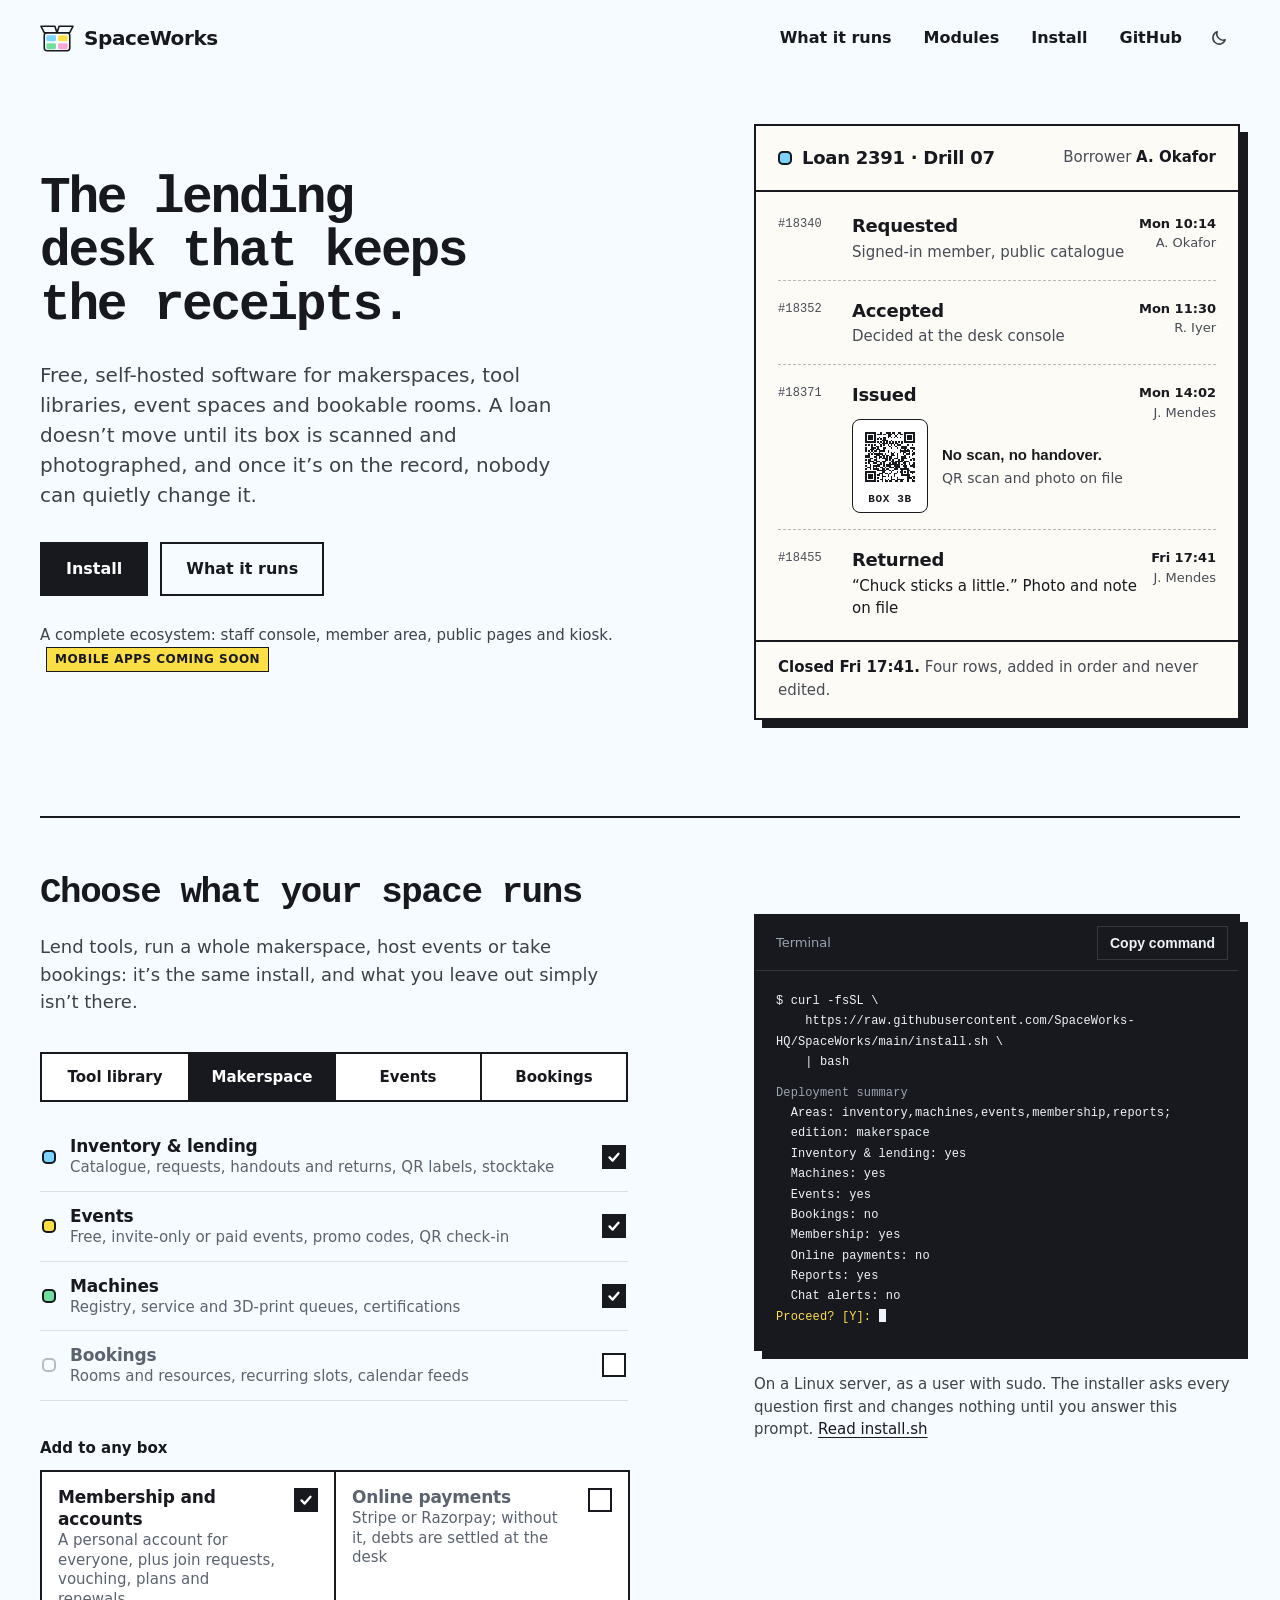
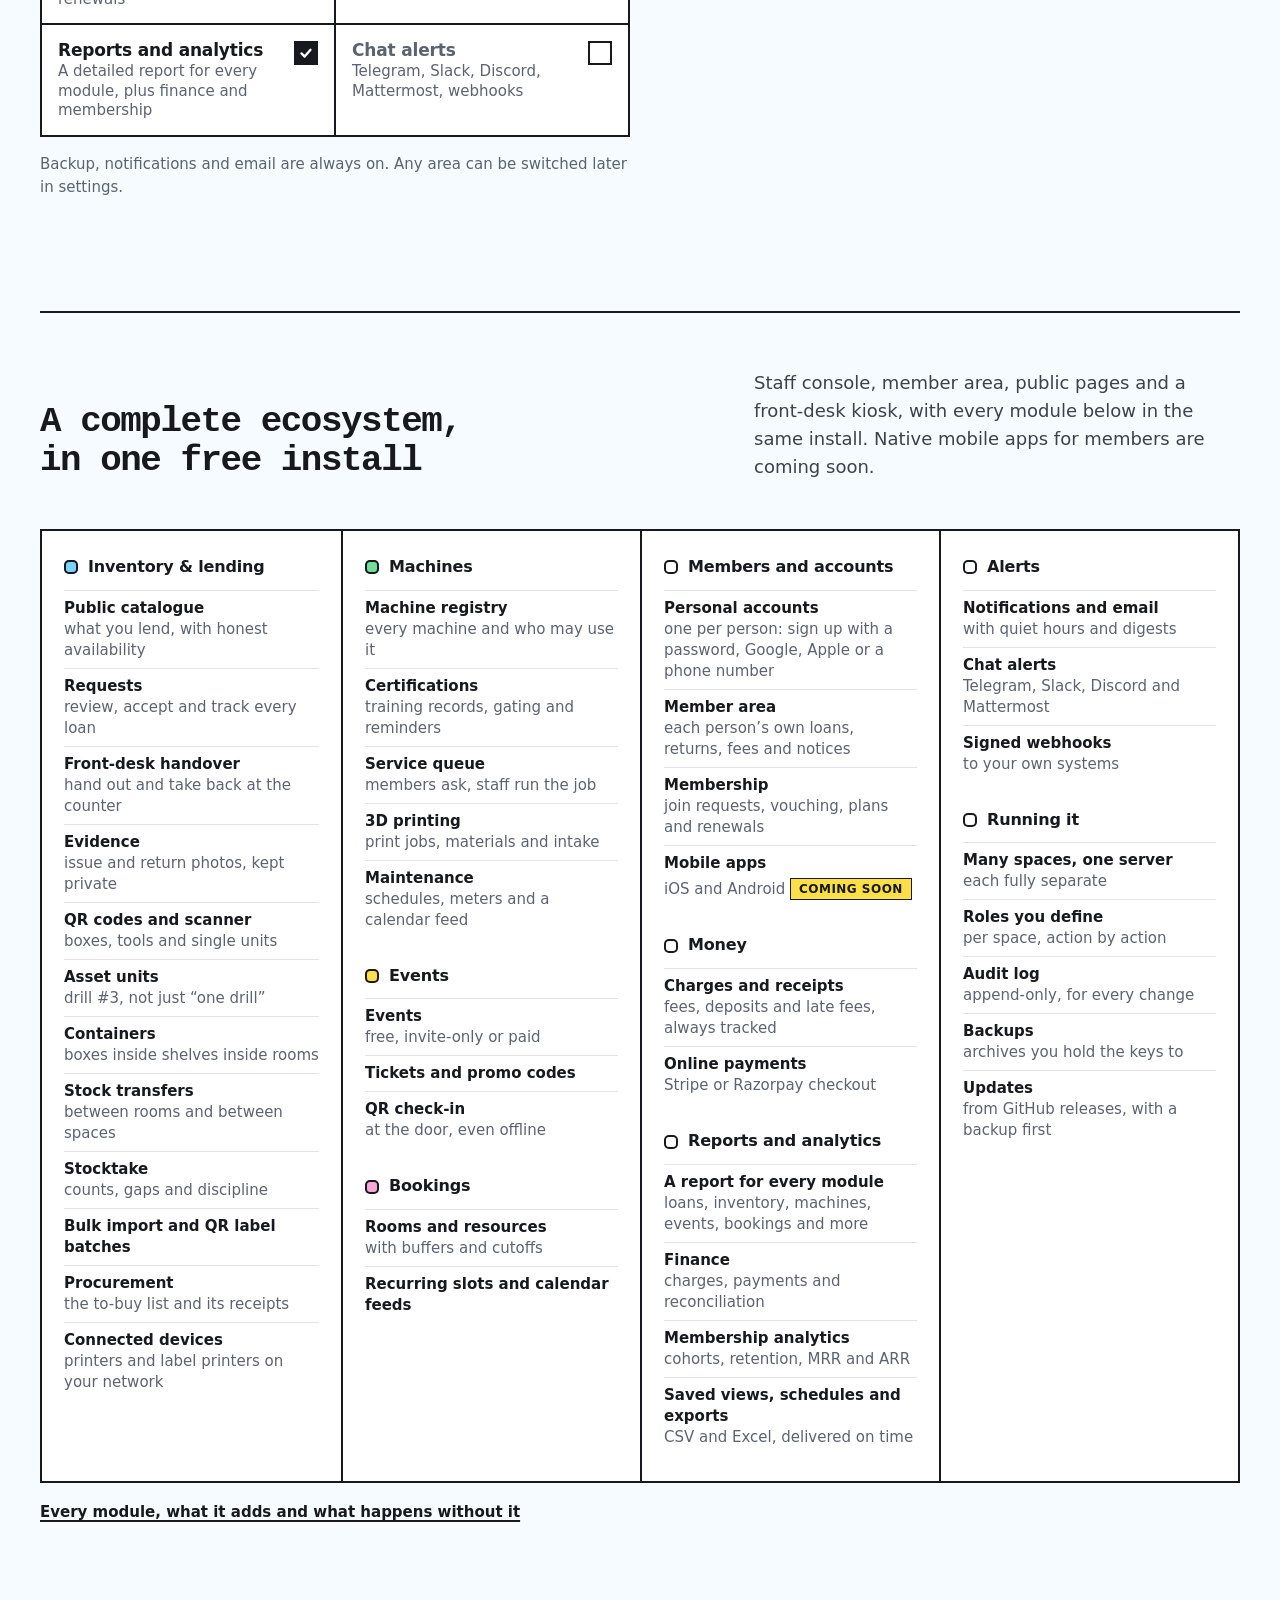
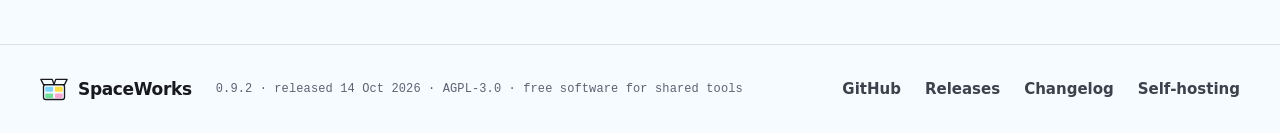
==== index.html @ 40a0dea6 "Landing page: member area copy matches what it shows Co-Authored-By: Shaan-Shoukath <shaanshoukath45" ====
<!doctype html>
<html lang="en">
<head>
  <meta charset="utf-8">
  <meta name="viewport" content="width=device-width, initial-scale=1">
  <title>SpaceWorks</title>
  <meta name="description" content="Free, self-hosted software for makerspaces and tool libraries. Every handover is scanned, photographed and kept on a record nobody can quietly edit.">
  <meta name="theme-color" content="#f6fbff" media="(prefers-color-scheme: light)">
  <meta name="theme-color" content="#111317" media="(prefers-color-scheme: dark)">
  <link rel="icon" href="assets/mark.svg" type="image/svg+xml">
  <link rel="preload" href="fonts/Archivo-Variable.woff2" as="font" type="font/woff2" crossorigin>
  <meta name="color-scheme" content="light dark">
  <script>
    (function () {
      var saved = null;
      try { saved = localStorage.getItem("sw-theme"); } catch (e) {}
      var dark = saved ? saved === "dark" : window.matchMedia("(prefers-color-scheme: dark)").matches;
      document.documentElement.dataset.theme = dark ? "dark" : "light";
    })();
  </script>
  <link rel="stylesheet" href="styles.css">
</head>
<body>
  <a class="sr-only" href="#main">Skip to content</a>

  <header class="top">
    <div class="wrap bar">
      <a class="brand" href="#main" aria-label="SpaceWorks home"><svg viewBox="0 0 64 64" aria-hidden="true" focusable="false"><g fill="none" stroke="currentColor" stroke-width="3" stroke-linecap="round" stroke-linejoin="round"><polygon points="8,22 2,10 28,10 32,22"/><polygon points="32,22 36,10 62,10 56,22"/><rect x="8" y="22" width="48" height="34" rx="5"/></g><rect fill="#7dd3fc" x="12" y="27" width="18" height="11" rx="2.5"/><rect fill="#fcdf46" x="34" y="27" width="18" height="11" rx="2.5"/><rect fill="#74dd9c" x="12" y="42" width="18" height="11" rx="2.5"/><rect fill="#f9a8d4" x="34" y="42" width="18" height="11" rx="2.5"/></svg><span>SpaceWorks</span></a>
      <nav class="nav" aria-label="Main">
        <div class="nav-links">
          <a href="#box">What it runs</a>
          <a href="#modules">Modules</a>
          <a href="#install">Install</a>
          <a href="https://github.com/SpaceWorks-HQ/SpaceWorks">GitHub</a>
        </div>
        <button class="icon-only" type="button" data-theme-toggle aria-label="Switch to dark theme">
          <svg viewBox="0 0 16 16" aria-hidden="true"><path d="M13.5 9.6A5.6 5.6 0 0 1 6.4 2.5a5.6 5.6 0 1 0 7.1 7.1Z" fill="none" stroke="currentColor" stroke-width="1.4" stroke-linejoin="round"/></svg>
        </button>
      </nav>
    </div>
  </header>

  <main id="main">
    <section class="hero" aria-labelledby="hero-title">
      <div class="wrap grid">
        <div class="hero-copy">
          <h1 id="hero-title">The lending desk that keeps the receipts.</h1>
          <p class="lede">
            Free, self-hosted software for makerspaces, tool libraries, event spaces and bookable rooms. A loan
            doesn’t move until its box is scanned and photographed, and once it’s on the record, nobody can
            quietly change it.
          </p>
          <div class="actions">
            <a class="btn btn-solid" href="#install">Install</a>
            <a class="btn" href="#box">What it runs</a>
          </div>
          <p class="eco">A complete ecosystem: staff console, member area, public pages and kiosk. <span class="soon">Mobile apps coming soon</span></p>
        </div>

        <article class="ledger" aria-labelledby="ledger-title">
          <header class="ledger-head">
            <span class="dot c-blue" aria-hidden="true"></span>
            <h2 id="ledger-title">Loan 2391 · Drill 07</h2>
            <span class="who">Borrower <b>A. Okafor</b></span>
          </header>
          <ol class="rows">
            <li>
              <span class="rid mono">#18340</span>
              <div class="rbody"><strong>Requested</strong><p>Signed-in member, public catalogue</p></div>
              <span class="rwhen">Mon 10:14<br><span>A. Okafor</span></span>
            </li>
            <li>
              <span class="rid mono">#18352</span>
              <div class="rbody"><strong>Accepted</strong><p>Decided at the desk console</p></div>
              <span class="rwhen">Mon 11:30<br><span>R. Iyer</span></span>
            </li>
            <li>
              <span class="rid mono">#18371</span>
              <div class="rbody"><strong>Issued</strong>
                <div class="evidence">
                  <span class="qr-label" aria-label="Box 3B QR label">
                    <svg viewBox="0 0 41 41" shape-rendering="crispEdges" aria-hidden="true"><path d="M4 4.5h7m3 0h1m3 0h3m1 0h2m2 0h2m2 0h7M4 5.5h1m5 0h1m1 0h3m1 0h2m1 0h3m1 0h1m1 0h1m1 0h2m1 0h1m5 0h1M4 6.5h1m1 0h3m1 0h1m8 0h2m3 0h1m5 0h1m1 0h3m1 0h1M4 7.5h1m1 0h3m1 0h1m2 0h1m2 0h2m1 0h1m1 0h1m1 0h1m1 0h1m1 0h1m2 0h1m1 0h3m1 0h1M4 8.5h1m1 0h3m1 0h1m1 0h1m1 0h1m1 0h2m12 0h1m1 0h3m1 0h1M4 9.5h1m5 0h1m4 0h4m2 0h1m8 0h1m5 0h1M4 10.5h7m1 0h1m1 0h1m1 0h1m1 0h1m1 0h1m1 0h1m1 0h1m1 0h1m1 0h1m1 0h7M13 11.5h1m1 0h4m1 0h3m1 0h2m2 0h1M4 12.5h1m1 0h1m1 0h1m1 0h1m3 0h1m1 0h1m2 0h1m1 0h1m1 0h1m1 0h3m4 0h1m2 0h1M8 13.5h1m2 0h2m1 0h1m5 0h1m3 0h1m3 0h4M4 14.5h1m3 0h3m1 0h1m3 0h2m3 0h1m3 0h1m2 0h4m2 0h3M4 15.5h1m2 0h3m1 0h3m2 0h1m10 0h1m2 0h1m1 0h1m3 0h1M4 16.5h1m1 0h1m1 0h1m1 0h2m1 0h4m2 0h1m7 0h7m1 0h1M7 17.5h1m1 0h1m3 0h1m5 0h1m1 0h1m1 0h1m3 0h1m1 0h2m2 0h1m2 0h1M6 18.5h1m1 0h1m1 0h6m1 0h1m3 0h2m2 0h1m3 0h1m1 0h3m1 0h2M4 19.5h3m4 0h3m1 0h2m1 0h2m1 0h3m1 0h1m4 0h1m4 0h1M4 20.5h3m3 0h2m1 0h2m1 0h1m1 0h1m1 0h2m3 0h1m2 0h3m2 0h1M7 21.5h2m2 0h1m1 0h1m1 0h4m1 0h2m1 0h3m2 0h4m3 0h2M4 22.5h1m1 0h2m2 0h2m5 0h2m1 0h1m1 0h1m3 0h1m1 0h2m4 0h1m1 0h1M6 23.5h4m1 0h3m1 0h3m3 0h2m1 0h5m1 0h3M4 24.5h1m1 0h1m2 0h3m2 0h1m1 0h1m3 0h1m1 0h3m1 0h1m2 0h2m2 0h1m2 0h1M7 25.5h1m4 0h3m1 0h1m1 0h9m1 0h1m1 0h1m2 0h1m1 0h2M4 26.5h1m2 0h1m1 0h5m2 0h1m1 0h3m2 0h4m2 0h3m2 0h3M5 27.5h3m1 0h1m1 0h1m2 0h2m1 0h1m2 0h3m1 0h3m3 0h2m4 0h1M4 28.5h1m2 0h1m1 0h4m2 0h2m1 0h2m3 0h3m1 0h6M12 29.5h6m2 0h1m1 0h1m5 0h1m3 0h2M4 30.5h7m4 0h2m4 0h1m3 0h1m1 0h2m1 0h1m1 0h1m1 0h3M4 31.5h1m5 0h1m2 0h3m1 0h2m1 0h1m2 0h2m3 0h1m3 0h1m2 0h1M4 32.5h1m1 0h3m1 0h1m1 0h2m1 0h1m3 0h1m3 0h1m4 0h6M4 33.5h1m1 0h3m1 0h1m4 0h3m1 0h1m1 0h1m1 0h1m8 0h2m1 0h2M4 34.5h1m1 0h3m1 0h1m1 0h1m2 0h1m5 0h1m3 0h1m6 0h3m1 0h1M4 35.5h1m5 0h1m3 0h2m1 0h1m1 0h1m1 0h3m1 0h5m2 0h1m2 0h1M4 36.5h7m1 0h1m2 0h1m1 0h2m1 0h2m2 0h2m1 0h2m3 0h1m2 0h2" stroke="currentColor" fill="none"/></svg>
                    <span>BOX 3B</span>
                  </span>
                  <span class="files"><b class="rule">No scan, no handover.</b><span class="plain">QR scan and photo on file</span></span>
                </div></div>
              <span class="rwhen">Mon 14:02<br><span>J. Mendes</span></span>
            </li>
            <li>
              <span class="rid mono">#18455</span>
              <div class="rbody"><strong>Returned</strong><p class="quote">“Chuck sticks a little.” Photo and note on file</p></div>
              <span class="rwhen">Fri 17:41<br><span>J. Mendes</span></span>
            </li>
          </ol>
          <footer class="ledger-foot"><b>Closed Fri 17:41.</b> Four rows, added in order and never edited.</footer>
        </article>
      </div>
    </section>

    <section id="box" class="box-section" aria-labelledby="box-heading">
      <div class="wrap grid">
        <div class="picker">
          <h2 id="box-heading" class="h2">Choose what your space runs</h2>
          <p class="para">
            Lend tools, run a whole makerspace, host events or take bookings: it’s the same install, and what you
            leave out simply isn’t there.
          </p>
          <div class="segmented" role="group" aria-label="Start from">
            <button type="button" data-preset="inventory,membership,reports">Tool library</button>
            <button type="button" data-preset="inventory,machines,events,membership,reports">Makerspace</button>
            <button type="button" data-preset="events,reports">Events</button>
            <button type="button" data-preset="bookings,reports">Bookings</button>
          </div>
          <fieldset class="areas">
            <legend class="sr-only">Areas</legend>
            <label class="area"><span class="dot c-blue" aria-hidden="true"></span><span class="aname">Inventory &amp; lending<small>Catalogue, requests, handouts and returns, QR labels, stocktake</small></span><input type="checkbox" data-area="inventory" data-label="Inventory &amp; lending" checked></label>
            <label class="area"><span class="dot c-yellow" aria-hidden="true"></span><span class="aname">Events<small>Free, invite-only or paid events, promo codes, QR check-in</small></span><input type="checkbox" data-area="events" data-label="Events" checked></label>
            <label class="area"><span class="dot c-green" aria-hidden="true"></span><span class="aname">Machines<small>Registry, service and 3D-print queues, certifications</small></span><input type="checkbox" data-area="machines" data-label="Machines" checked></label>
            <label class="area"><span class="dot c-pink" aria-hidden="true"></span><span class="aname">Bookings<small>Rooms and resources, recurring slots, calendar feeds</small></span><input type="checkbox" data-area="bookings" data-label="Bookings"></label>
          </fieldset>
        </div>

        <div class="stage">
          <div class="terminal" id="install">
            <div class="terminal-bar">
              <span>Terminal</span>
              <button class="copy" type="button" title="Copies the one-line command" data-copy-text="curl -fsSL https://raw.githubusercontent.com/SpaceWorks-HQ/SpaceWorks/main/install.sh | bash">Copy command</button>
            </div>
<pre class="transcript mono"><span class="cmd">$ <code>curl -fsSL \
    https://raw.githubusercontent.com/SpaceWorks-HQ/SpaceWorks/main/install.sh \
    | bash</code></span>
<span class="gap" aria-hidden="true"></span>Deployment summary
<span data-summary>  Areas: inventory,machines,events,membership,reports; edition: makerspace</span>
<span class="ask">Proceed? [Y]: </span><span class="caret" aria-hidden="true"></span></pre>
          </div>
          <p class="stage-note">On a Linux server, as a user with sudo. The installer asks every question first and changes nothing until you answer this prompt. <a href="https://github.com/SpaceWorks-HQ/SpaceWorks/blob/main/install.sh">Read install.sh</a></p>
        </div>
        <fieldset class="addons">
          <legend class="sr-only">Add to any box</legend>
          <p class="addons-title" aria-hidden="true">Add to any box</p>
          <label class="area addon"><span class="aname">Membership and accounts<small>A personal account for everyone, plus join requests, vouching, plans and renewals</small></span><input type="checkbox" data-area="membership" data-label="Membership" checked></label>
          <label class="area addon"><span class="aname">Online payments<small>Stripe or Razorpay; without it, debts are settled at the desk</small></span><input type="checkbox" data-area="payments" data-label="Online payments"></label>
          <label class="area addon"><span class="aname">Reports and analytics<small>A detailed report for every module, plus finance and membership</small></span><input type="checkbox" data-area="reports" data-label="Reports" checked></label>
          <label class="area addon"><span class="aname">Chat alerts<small>Telegram, Slack, Discord, Mattermost, webhooks</small></span><input type="checkbox" data-area="chat" data-label="Chat alerts"></label>
        </fieldset>
        <p class="always">Backup, notifications and email are always on. Any area can be switched later in settings.</p>
      </div>
    </section>
    <section id="modules" class="modules-section" aria-labelledby="modules-heading">
      <div class="wrap">
        <div class="modules-head">
          <h2 id="modules-heading" class="h2">A complete ecosystem, in one free install</h2>
          <p class="para">
            Staff console, member area, public pages and a front-desk kiosk, with every module below in the same
            install. Native mobile apps for members are coming soon.
          </p>
        </div>
        <div class="catalogue">
          <section class="group" aria-labelledby="g-inventory">
            <h3 id="g-inventory"><span class="dot c-blue" aria-hidden="true"></span>Inventory &amp; lending</h3>
            <ul>
              <li><b>Public catalogue</b> what you lend, with honest availability</li>
              <li><b>Requests</b> review, accept and track every loan</li>
              <li><b>Front-desk handover</b> hand out and take back at the counter</li>
              <li><b>Evidence</b> issue and return photos, kept private</li>
              <li><b>QR codes and scanner</b> boxes, tools and single units</li>
              <li><b>Asset units</b> drill #3, not just “one drill”</li>
              <li><b>Containers</b> boxes inside shelves inside rooms</li>
              <li><b>Stock transfers</b> between rooms and between spaces</li>
              <li><b>Stocktake</b> counts, gaps and discipline</li>
              <li><b>Bulk import and QR label batches</b></li>
              <li><b>Procurement</b> the to-buy list and its receipts</li>
              <li><b>Connected devices</b> printers and label printers on your network</li>
            </ul>
          </section>
          <section class="group" aria-labelledby="g-machines">
            <h3 id="g-machines"><span class="dot c-green" aria-hidden="true"></span>Machines</h3>
            <ul>
              <li><b>Machine registry</b> every machine and who may use it</li>
              <li><b>Certifications</b> training records, gating and reminders</li>
              <li><b>Service queue</b> members ask, staff run the job</li>
              <li><b>3D printing</b> print jobs, materials and intake</li>
              <li><b>Maintenance</b> schedules, meters and a calendar feed</li>
            </ul>
            <h3 id="g-events"><span class="dot c-yellow" aria-hidden="true"></span>Events</h3>
            <ul>
              <li><b>Events</b> free, invite-only or paid</li>
              <li><b>Tickets and promo codes</b></li>
              <li><b>QR check-in</b> at the door, even offline</li>
            </ul>
            <h3 id="g-bookings"><span class="dot c-pink" aria-hidden="true"></span>Bookings</h3>
            <ul>
              <li><b>Rooms and resources</b> with buffers and cutoffs</li>
              <li><b>Recurring slots and calendar feeds</b></li>
            </ul>
          </section>
          <section class="group" aria-labelledby="g-members">
            <h3 id="g-members"><span class="dot" aria-hidden="true"></span>Members and accounts</h3>
            <ul>
              <li><b>Personal accounts</b> one per person: sign up with a password, Google, Apple or a phone number</li>
              <li><b>Member area</b> each person’s own loans, returns, fees and notices</li>
              <li><b>Membership</b> join requests, vouching, plans and renewals</li>
              <li><b>Mobile apps</b> iOS and Android <span class="soon">Coming soon</span></li>
            </ul>
            <h3 id="g-money"><span class="dot" aria-hidden="true"></span>Money</h3>
            <ul>
              <li><b>Charges and receipts</b> fees, deposits and late fees, always tracked</li>
              <li><b>Online payments</b> Stripe or Razorpay checkout</li>
            </ul>
            <h3 id="g-reports"><span class="dot" aria-hidden="true"></span>Reports and analytics</h3>
            <ul>
              <li><b>A report for every module</b> loans, inventory, machines, events, bookings and more</li>
              <li><b>Finance</b> charges, payments and reconciliation</li>
              <li><b>Membership analytics</b> cohorts, retention, MRR and ARR</li>
              <li><b>Saved views, schedules and exports</b> CSV and Excel, delivered on time</li>
            </ul>
          </section>
          <section class="group" aria-labelledby="g-platform">
            <h3 id="g-platform"><span class="dot" aria-hidden="true"></span>Alerts</h3>
            <ul>
              <li><b>Notifications and email</b> with quiet hours and digests</li>
              <li><b>Chat alerts</b> Telegram, Slack, Discord and Mattermost</li>
              <li><b>Signed webhooks</b> to your own systems</li>
            </ul>
            <h3 id="g-ops"><span class="dot" aria-hidden="true"></span>Running it</h3>
            <ul>
              <li><b>Many spaces, one server</b> each fully separate</li>
              <li><b>Roles you define</b> per space, action by action</li>
              <li><b>Audit log</b> append-only, for every change</li>
              <li><b>Backups</b> archives you hold the keys to</li>
              <li><b>Updates</b> from GitHub releases, with a backup first</li>
            </ul>
          </section>
        </div>
        <p class="modules-foot"><a href="https://github.com/SpaceWorks-HQ/SpaceWorks/blob/main/docs/MODULES.md">Every module, what it adds and what happens without it</a></p>
      </div>
    </section>
  </main>

  <footer class="colophon">
    <div class="wrap colophon-row">
      <a class="brand" href="#main"><svg viewBox="0 0 64 64" aria-hidden="true" focusable="false"><g fill="none" stroke="currentColor" stroke-width="3" stroke-linecap="round" stroke-linejoin="round"><polygon points="8,22 2,10 28,10 32,22"/><polygon points="32,22 36,10 62,10 56,22"/><rect x="8" y="22" width="48" height="34" rx="5"/></g><rect fill="#7dd3fc" x="12" y="27" width="18" height="11" rx="2.5"/><rect fill="#fcdf46" x="34" y="27" width="18" height="11" rx="2.5"/><rect fill="#74dd9c" x="12" y="42" width="18" height="11" rx="2.5"/><rect fill="#f9a8d4" x="34" y="42" width="18" height="11" rx="2.5"/></svg><span>SpaceWorks</span></a>
      <p class="mono">0.9.2 · released 14 Oct 2026 · AGPL-3.0 · free software for shared tools</p>
      <nav aria-label="Project">
        <a href="https://github.com/SpaceWorks-HQ/SpaceWorks">GitHub</a>
        <a href="https://github.com/SpaceWorks-HQ/SpaceWorks/releases">Releases</a>
        <a href="https://github.com/SpaceWorks-HQ/SpaceWorks/blob/main/CHANGELOG.md">Changelog</a>
        <a href="https://github.com/SpaceWorks-HQ/SpaceWorks/blob/main/docs/self-hosting.md">Self-hosting</a>
      </nav>
    </div>
  </footer>

  <script src="site.js" defer></script>
</body>
</html>
---- styles.css ----
/* SpaceWorks — landing page.
   The brand is the box: an ink outline holding four compartments in sky, yellow, green and pink.
   Those colours belong to the four main areas (Inventory, Events, Machines, Bookings) and appear only
   as the box's trays and as small dots naming those areas. Everything else is ink on a cool off-white.
   One canvas, no bands. Radii: 12px controls, 20px cards. Outlines: 2.5px. */

@font-face {
  font-family: "Archivo";
  src: url("fonts/Archivo-Variable.woff2") format("woff2-variations");
  font-weight: 100 900;
  font-stretch: 62% 125%;
  font-display: swap;
}
@font-face { font-family: "Plex Mono"; src: url("fonts/IBMPlexMono-400.woff2") format("woff2"); font-weight: 400; font-display: swap; }
@font-face { font-family: "Plex Mono"; src: url("fonts/IBMPlexMono-500.woff2") format("woff2"); font-weight: 500; font-display: swap; }
@font-face { font-family: "Plex Mono"; src: url("fonts/IBMPlexMono-600.woff2") format("woff2"); font-weight: 600; font-display: swap; }

:root {
  --blue: #7dd3fc;
  --yellow: #fcdf46;
  --green: #74dd9c;
  --pink: #f9a8d4;
  --page: #f6fbff;
  --card: #ffffff;
  --ink: #18191e;
  --ink-2: #3d414b;
  --ink-3: #5c6370;
  --rule: rgb(24 25 30 / 0.12);
  --rule-strong: rgb(24 25 30 / 0.28);
  --line: #18191e;
  --hover: rgb(24 25 30 / 0.04);
  --btn: #18191e;
  --btn-ink: #ffffff;
  --paper: #fdfbf6;
  --offset: #18191e;
  --section: #eef5fb;
  --paper-ink: #18191e;
  --paper-ink-2: #474b55;
  --paper-rule: rgb(24 25 30 / 0.3);
  /* the box, lit from the upper left */
  --box-flap-a: #e4edf6;
  --box-flap-b: #d3e0ed;
  --box-inner-a: #d5e1ee;
  --box-inner-b: #c3d2e2;
  --box-floor: #b9c9db;
  --box-face-l: #ffffff;
  --box-face-r: #e6eef7;
  --box-shadow: rgb(24 25 30 / 0.09);
  --term: #18191e;
  --term-ink: #eef3f8;
  --term-dim: #9aa3b0;
  --term-rule: rgb(238 243 248 / 0.14);
  color-scheme: light;
}
:root[data-theme="dark"] {
  --page: #0c0e11;
  --card: #171a20;
  --ink: #eef1f5;
  --ink-2: #b9c0cb;
  --ink-3: #aab2bf;
  --rule: rgb(241 244 248 / 0.1);
  --rule-strong: rgb(241 244 248 / 0.26);
  --line: #e9edf3;
  --hover: rgb(241 244 248 / 0.05);
  --btn: #ffffff;
  --btn-ink: #0f1115;
  --paper: #ece6d8;
  --offset: #2a2e35;
  --section: #13161b;
  --paper-ink: #18191e;
  --paper-ink-2: #4a4d55;
  --paper-rule: rgb(24 25 30 / 0.32);
  --box-flap-a: #2a303a;
  --box-flap-b: #232831;
  --box-inner-a: #2b313b;
  --box-inner-b: #232830;
  --box-floor: #14171c;
  --box-face-l: #20242c;
  --box-face-r: #181b21;
  --box-shadow: rgb(0 0 0 / 0.5);
  --term: #08090c;
  --term-ink: #eef3f8;
  --term-dim: #8e97a5;
  --term-rule: rgb(238 243 248 / 0.12);
  color-scheme: dark;
}

* { box-sizing: border-box; }
html { scroll-behavior: smooth; }
@media (prefers-reduced-motion: reduce) { html { scroll-behavior: auto; } }
body {
  margin: 0; background: var(--page); color: var(--ink);
  font-family: "Archivo", ui-sans-serif, system-ui, sans-serif;
  font-size: 1.125rem; line-height: 1.55;
  -webkit-font-smoothing: antialiased; text-rendering: optimizeLegibility;
}
a { color: inherit; text-decoration: none; }
:focus-visible { outline: 3px solid var(--line); outline-offset: 3px; }
::selection { background: var(--yellow); color: #18191e; }
.sr-only { position: absolute; width: 1px; height: 1px; overflow: hidden; clip: rect(0 0 0 0); white-space: nowrap; }
.wrap { width: 100%; max-width: 1248px; margin: 0 auto; padding: 0 24px; }
.grid { display: grid; grid-template-columns: repeat(12, minmax(0, 1fr)); column-gap: 24px; }
.mono { font-family: "Plex Mono", ui-monospace, monospace; font-size: 0.8125rem; letter-spacing: 0.01em; }
h1, .h2 { text-wrap: balance; }

.c-blue { --c: var(--blue); }
.c-yellow { --c: var(--yellow); }
.c-green { --c: var(--green); }
.c-pink { --c: var(--pink); }
.dot { flex: none; width: 14px; height: 14px; border-radius: 5px; background: var(--c, transparent); box-shadow: inset 0 0 0 2px var(--line); }

/* ---------- header ---------- */
.bar { display: flex; align-items: center; justify-content: space-between; gap: 24px; min-height: 76px; }
.brand { display: inline-flex; align-items: center; gap: 10px; font-weight: 800; letter-spacing: -0.02em; font-size: 1.25rem; }
.brand svg { width: 34px; height: 34px; color: var(--line); }
.nav { display: flex; align-items: center; gap: 16px; }
.nav-links { display: flex; gap: 32px; font-size: 1rem; font-weight: 700; color: var(--ink); }
.nav-links a:hover { text-decoration: underline; text-decoration-thickness: 2px; text-underline-offset: 6px; }
.nav-links a:hover { color: var(--ink); }
.icon-only { border: 0; background: none; color: var(--ink-2); width: 42px; height: 42px; display: grid; place-items: center; cursor: pointer; border-radius: 12px; }
.icon-only:hover { color: var(--ink); background: var(--hover); }
.icon-only svg { width: 18px; height: 18px; }

/* ---------- buttons ---------- */
.btn {
  display: inline-flex; align-items: center; justify-content: center; min-height: 54px; padding: 0 24px;
  border: 2px solid var(--line); border-radius: 0; background: transparent; color: var(--ink);
  font: inherit; font-size: 1rem; font-weight: 700; cursor: pointer; transition: background-color 120ms ease, box-shadow 120ms ease;
}
.btn:hover { background: var(--hover); }
.btn-solid { background: var(--btn); border-color: var(--btn); color: var(--btn-ink); }
.btn-solid:hover { background: var(--btn); box-shadow: 4px 4px 0 var(--offset); }
.btn:not(.btn-solid):hover { box-shadow: 4px 4px 0 var(--offset); background: transparent; }

/* ---------- hero: the promise, and the proof beside it ---------- */
.hero { padding: 48px 0 96px; }
.hero .grid { align-items: center; }
.hero-copy { grid-column: 1 / span 6; }
h1 { margin: 0; font-family: "Plex Mono", ui-monospace, monospace; font-weight: 600; font-size: clamp(2.3rem, 4vw, 3.7rem); line-height: 1.04; letter-spacing: -0.045em; }
.lede { margin: 28px 0 0; max-width: 33rem; font-size: 1.25rem; line-height: 1.5; color: var(--ink-2); }
.actions { margin-top: 32px; display: flex; flex-wrap: wrap; gap: 12px; }
.meta { margin: 20px 0 0; color: var(--ink-3); font-size: 0.75rem; }

.ledger { grid-column: 8 / span 5; position: relative; background: var(--paper); color: var(--paper-ink); border: 2px solid #18191e; border-radius: 0; box-shadow: 8px 8px 0 var(--offset); }
.ledger-head { display: flex; align-items: center; gap: 10px; padding: 18px 22px; border-bottom: 2.5px solid #18191e; }
.ledger .dot { box-shadow: inset 0 0 0 2px #18191e; }
.ledger-head h2 { margin: 0 auto 0 0; font-size: 1.125rem; font-weight: 800; letter-spacing: -0.015em; }
.who { font-size: 0.9375rem; color: var(--paper-ink-2); }
.who b { color: var(--paper-ink); font-weight: 700; }
.rows { list-style: none; margin: 0; padding: 4px 22px; }
.rows li { display: grid; grid-template-columns: 3.75rem 1fr auto; gap: 14px; padding: 16px 0; border-bottom: 1px dashed var(--paper-rule); }
.rows li:last-child { border-bottom: 0; }
.rid { padding-top: 3px; color: var(--paper-ink-2); font-size: 0.75rem; }
.rbody strong { font-size: 1.125rem; font-weight: 800; letter-spacing: -0.015em; }
.rbody p { margin: 2px 0 0; font-size: 0.9375rem; line-height: 1.45; color: var(--paper-ink-2); }
.rbody .quote { color: var(--paper-ink); }
.rwhen { padding-top: 2px; text-align: right; color: var(--paper-ink); font-size: 0.8125rem; font-weight: 600; line-height: 1.5; white-space: nowrap; font-variant-numeric: tabular-nums; }
.rwhen span { color: var(--paper-ink-2); font-weight: 400; }
.evidence { margin-top: 10px; display: flex; align-items: center; gap: 14px; }
.qr-label { flex: none; display: inline-flex; flex-direction: column; align-items: center; gap: 3px; padding: 6px 6px 4px; background: #fff; color: #18191e; border: 1.5px solid #18191e; border-radius: 8px; }
.qr-label svg { width: 62px; height: 62px; display: block; }
.qr-label span { font-family: "Plex Mono", ui-monospace, monospace; font-size: 0.6875rem; font-weight: 600; letter-spacing: 0.06em; }
.files { display: flex; flex-direction: column; gap: 2px; margin-top: 8px; font-size: 0.875rem; }
.evidence .files { margin-top: 0; }
.files span { color: var(--paper-ink-2); white-space: nowrap; }
.files span::before { content: "✓ "; color: var(--paper-ink); font-weight: 700; }
.files .rule { font-family: "Archivo", sans-serif; font-size: 0.9375rem; font-weight: 800; color: var(--paper-ink); }
.files .plain::before { content: none; }
.files .plain { color: var(--paper-ink-2); }
.ledger-foot { padding: 14px 22px 16px; border-top: 2.5px solid #18191e; color: var(--paper-ink-2); font-size: 0.9375rem; }
.ledger-foot b { color: var(--paper-ink); font-weight: 750; }
.stamp {
  position: absolute; right: 26px; bottom: 58px; display: flex; flex-direction: column; align-items: center; padding: 8px 18px 6px;
  border: 3px solid #b4232a; outline: 1.5px solid #b4232a; outline-offset: -8px; border-radius: 4px; color: #b4232a;
  font-size: 1.375rem; font-weight: 850; letter-spacing: 0.14em; line-height: 1; text-transform: uppercase; transform: rotate(-7deg); opacity: 0.88;
  mix-blend-mode: multiply; pointer-events: none;
  -webkit-mask-image: url("data:image/svg+xml,%3Csvg xmlns='http://www.w3.org/2000/svg' width='160' height='160'%3E%3Cfilter id='n'%3E%3CfeTurbulence type='fractalNoise' baseFrequency='.9' numOctaves='2' seed='4'/%3E%3CfeColorMatrix values='0 0 0 0 0 0 0 0 0 0 0 0 0 0 0 0 0 0 -2.2 2'/%3E%3C/filter%3E%3Crect width='100%25' height='100%25' filter='url(%23n)'/%3E%3C/svg%3E");
  mask-image: url("data:image/svg+xml,%3Csvg xmlns='http://www.w3.org/2000/svg' width='160' height='160'%3E%3Cfilter id='n'%3E%3CfeTurbulence type='fractalNoise' baseFrequency='.9' numOctaves='2' seed='4'/%3E%3CfeColorMatrix values='0 0 0 0 0 0 0 0 0 0 0 0 0 0 0 0 0 0 -2.2 2'/%3E%3C/filter%3E%3Crect width='100%25' height='100%25' filter='url(%23n)'/%3E%3C/svg%3E");
}
.stamp small { margin-top: 4px; font-family: "Plex Mono", ui-monospace, monospace; font-size: 0.625rem; font-weight: 600; letter-spacing: 0.1em; }

/* ---------- the box: pick areas on the left, watch the box and the installer on the right ---------- */
.box-section { padding: 0 0 112px; scroll-margin-top: 24px; }
.box-section > .wrap::before { content: ""; grid-column: 1 / -1; height: 2px; margin-bottom: 56px; background: var(--line); }
.box-section .grid { align-items: start; }
.picker { grid-column: 1 / span 6; }
.h2 { margin: 0; font-family: "Plex Mono", ui-monospace, monospace; font-weight: 600; font-size: clamp(1.8rem, 2.8vw, 2.5rem); line-height: 1.08; letter-spacing: -0.04em; }
.label { margin: 0 0 14px; font-size: 0.9375rem; font-weight: 800; color: var(--ink-3); }
.para { margin: 20px 0 0; color: var(--ink-2); max-width: 36rem; font-size: 1.125rem; line-height: 1.55; }
.segmented { margin-top: 36px; display: grid; grid-template-columns: repeat(4, 1fr); border: 2px solid var(--line); background: var(--card); }
.segmented button {
  min-height: 46px; border: 0; border-left: 2px solid var(--line); border-radius: 0; background: transparent; color: var(--ink);
  font: inherit; font-size: 0.9375rem; font-weight: 700; cursor: pointer; transition: background-color 120ms ease, color 120ms ease;
}
.segmented button:hover { background: var(--hover); }
.segmented button:first-child { border-left: 0; }
.segmented button[aria-pressed="true"] { background: var(--btn); color: var(--btn-ink); }
.areas { margin: 20px 0 0; padding: 0; border: 0; min-width: 0; }
.area { display: flex; align-items: center; gap: 14px; padding: 13px 2px; border-bottom: 1px solid var(--rule); cursor: pointer; }
.area:hover { background: var(--hover); }
.aname { flex: 1; font-size: 1.0625rem; font-weight: 750; letter-spacing: -0.01em; line-height: 1.3; }
.aname small { display: block; margin-top: 1px; font-size: 0.9375rem; font-weight: 400; letter-spacing: 0; color: var(--ink-3); }
.area:has(input:not(:checked)) .aname { color: var(--ink-3); }
.area:has(input:not(:checked)) .dot { background: transparent; box-shadow: inset 0 0 0 2px var(--rule-strong); }
.area.addon { padding-left: 30px; }
.areas-sub { margin: 22px 0 0; padding-bottom: 8px; border-bottom: 1px solid var(--rule); font-size: 0.875rem; font-weight: 800; }
/* One tick box for every area: a single ink mark, nothing else. */
.area input {
  appearance: none; -webkit-appearance: none; flex: none; margin: 0; width: 24px; height: 24px; border: 2px solid var(--line); border-radius: 0; background: var(--card); cursor: pointer;
}
.area input:checked { background: var(--line) url("data:image/svg+xml,%3Csvg xmlns='http://www.w3.org/2000/svg' viewBox='0 0 20 20'%3E%3Cpath d='M5 10.5 8.5 14 15 6.5' fill='none' stroke='%23ffffff' stroke-width='2.6' stroke-linecap='round' stroke-linejoin='round'/%3E%3C/svg%3E") center / 18px no-repeat; }
:root[data-theme="dark"] .area input:checked { background-image: url("data:image/svg+xml,%3Csvg xmlns='http://www.w3.org/2000/svg' viewBox='0 0 20 20'%3E%3Cpath d='M5 10.5 8.5 14 15 6.5' fill='none' stroke='%230f1115' stroke-width='2.6' stroke-linecap='round' stroke-linejoin='round'/%3E%3C/svg%3E"); }
.addons { grid-column: 1 / span 6; margin: 36px 0 0; padding: 0; border: 0; min-width: 0; display: grid; grid-template-columns: 1fr 1fr; gap: 0; }
.addons-title { grid-column: 1 / -1; margin: 0; padding: 0 0 10px; font-size: 0.9375rem; font-weight: 800; }
.addons .area { align-items: flex-start; padding: 14px 16px; border: 2px solid var(--line); margin: 0 -2px -2px 0; background: var(--card); }
.addons .area input { margin-top: 2px; }
.always { grid-column: 1 / span 6; margin: 18px 0 0; font-size: 0.9375rem; color: var(--ink-3); }

.stage { grid-column: 8 / span 5; grid-row: 2 / span 3; align-self: start; position: sticky; top: 24px; padding-top: 40px; }
.terminal { background: var(--term); color: var(--term-ink); border: 2px solid #18191e; border-radius: 0; box-shadow: 8px 8px 0 var(--offset); overflow: hidden; }
.stage-note { margin: 22px 0 0; font-size: 0.9375rem; line-height: 1.5; color: var(--ink-2); }
.stage-note a { color: var(--ink); text-decoration: underline; text-underline-offset: 3px; }
.terminal-bar { display: flex; align-items: center; justify-content: space-between; gap: 12px; padding: 10px 10px 10px 20px; font-size: 0.8125rem !important; border-bottom: 1px solid var(--term-rule); font-size: 0.875rem; color: var(--term-dim); }
.copy {
  min-height: 34px; padding: 0 12px; border: 1px solid var(--term-rule); border-radius: 0; background: transparent; color: var(--term-ink);
  font-family: "Archivo", sans-serif; font-size: 0.875rem; font-weight: 700; cursor: pointer; transition: background-color 140ms ease, color 140ms ease;
}
.copy:hover { background: var(--term-ink); color: var(--term); }
.copy.done { background: var(--term-ink); color: var(--term); }
.transcript { margin: 0; padding: 20px 20px 22px; font-size: 0.75rem; line-height: 1.7; white-space: pre-wrap; overflow-wrap: anywhere; color: var(--term-dim); }
.transcript .cmd, .transcript code { font: inherit; color: var(--term-ink); }
.transcript .gap { display: block; height: 10px; }
.transcript [data-summary] { color: var(--term-ink); }
.transcript .ask { color: var(--yellow); }
.caret { display: inline-block; width: 0.6em; height: 1.1em; vertical-align: -0.2em; background: var(--term-ink); animation: blink 1.1s steps(1) infinite; }
@keyframes blink { 50% { opacity: 0; } }
@media (prefers-reduced-motion: reduce) { .caret { animation: none; } }
.terminal-note { margin: 0; padding: 12px 20px 14px; border-top: 1px solid var(--term-rule); font-size: 0.8125rem !important; line-height: 1.6; color: var(--term-dim); }
.terminal-note a { color: var(--term-ink); text-decoration: underline; text-underline-offset: 3px; }

/* ---------- the whole ecosystem: every module, grouped by area ---------- */
.eco { margin: 28px 0 0; font-size: 0.9375rem; color: var(--ink-2); }
.soon {
  display: inline-block; margin-left: 6px; padding: 2px 8px; border: 1.5px solid var(--line); background: var(--yellow); color: #18191e;
  font-size: 0.75rem; font-weight: 800; letter-spacing: 0.04em; text-transform: uppercase; white-space: nowrap; vertical-align: 1px;
}
.modules-section { padding: 0 0 120px; scroll-margin-top: 24px; }
.modules-section > .wrap::before { content: ""; display: block; height: 2px; margin-bottom: 56px; background: var(--line); }
.modules-head { display: grid; grid-template-columns: repeat(12, minmax(0, 1fr)); column-gap: 24px; align-items: end; }
.modules-head .h2 { grid-column: 1 / span 7; }
.modules-head .para { grid-column: 8 / span 5; margin: 0; }
.catalogue { margin-top: 48px; display: grid; grid-template-columns: repeat(4, minmax(0, 1fr)); border: 2px solid var(--line); background: var(--card); }
.group { padding: 24px 22px 26px; border-left: 2px solid var(--line); }
.group:first-child { border-left: 0; }
.group h3 { display: flex; align-items: center; gap: 10px; margin: 0 0 10px; font-size: 1rem; font-weight: 800; letter-spacing: -0.01em; }
.group h3:not(:first-child) { margin-top: 26px; }
.group .dot:not([class*="c-"]) { background: var(--card); }
.group ul { list-style: none; margin: 0; padding: 0; }
.group li { padding: 7px 0; border-top: 1px solid var(--rule); font-size: 0.9375rem; line-height: 1.4; color: var(--ink-3); }
.group li b { display: block; font-weight: 700; color: var(--ink); }
.group li .soon { margin: 4px 0 0; }
.modules-foot { margin: 18px 0 0; font-size: 0.9375rem; }
.modules-foot a { font-weight: 700; text-decoration: underline; text-decoration-thickness: 1.5px; text-underline-offset: 3px; }

/* ---------- colophon: one row ---------- */
.colophon { border-top: 1px solid var(--rule); }
.colophon-row { display: flex; align-items: center; gap: 24px; min-height: 88px; flex-wrap: wrap; padding-top: 16px; padding-bottom: 16px; }
.colophon-row .brand { font-size: 1.0625rem; }
.colophon-row .brand svg { width: 28px; height: 28px; }
.colophon-row p { margin: 0 auto 0 0; color: var(--ink-3); font-size: 0.75rem; }
.colophon-row nav { display: flex; gap: 24px; font-size: 0.9375rem; font-weight: 600; color: var(--ink-2); }
.colophon-row nav a:hover { color: var(--ink); text-decoration: underline; text-decoration-color: var(--blue); text-decoration-thickness: 2px; text-underline-offset: 4px; }

/* ---------- responsive ---------- */
@media (max-width: 980px) {
  .catalogue { grid-template-columns: 1fr 1fr; }
  .group:nth-child(3) { border-left: 0; }
  .group:nth-child(n+3) { border-top: 2px solid var(--line); }
  .modules-head .h2, .modules-head .para { grid-column: 1 / -1; }
  .modules-head .para { margin-top: 18px; }
  .hero { padding: 24px 0 96px; }
  .hero-copy, .ledger, .picker, .stage { grid-column: 1 / -1; }
  .ledger { margin-top: 48px; }
  .stage { position: static; margin-top: 40px; }
  .box-section { padding-bottom: 104px; }
  .nav-links { display: none; }
}
@media (max-width: 560px) {
  .catalogue { grid-template-columns: 1fr; }
  .group { border-left: 0; }
  .group + .group { border-top: 2px solid var(--line); }
  .wrap { padding: 0 16px; }
  .segmented { grid-template-columns: 1fr 1fr; }
  .rail li { grid-template-columns: 1fr; gap: 2px; padding-left: 26px; }
  .rail li::before { left: 7px; }
  .rail li::after { left: 2px; }
  .rail li > div { padding-left: 0; }
  .ledger-head { flex-wrap: wrap; }
}
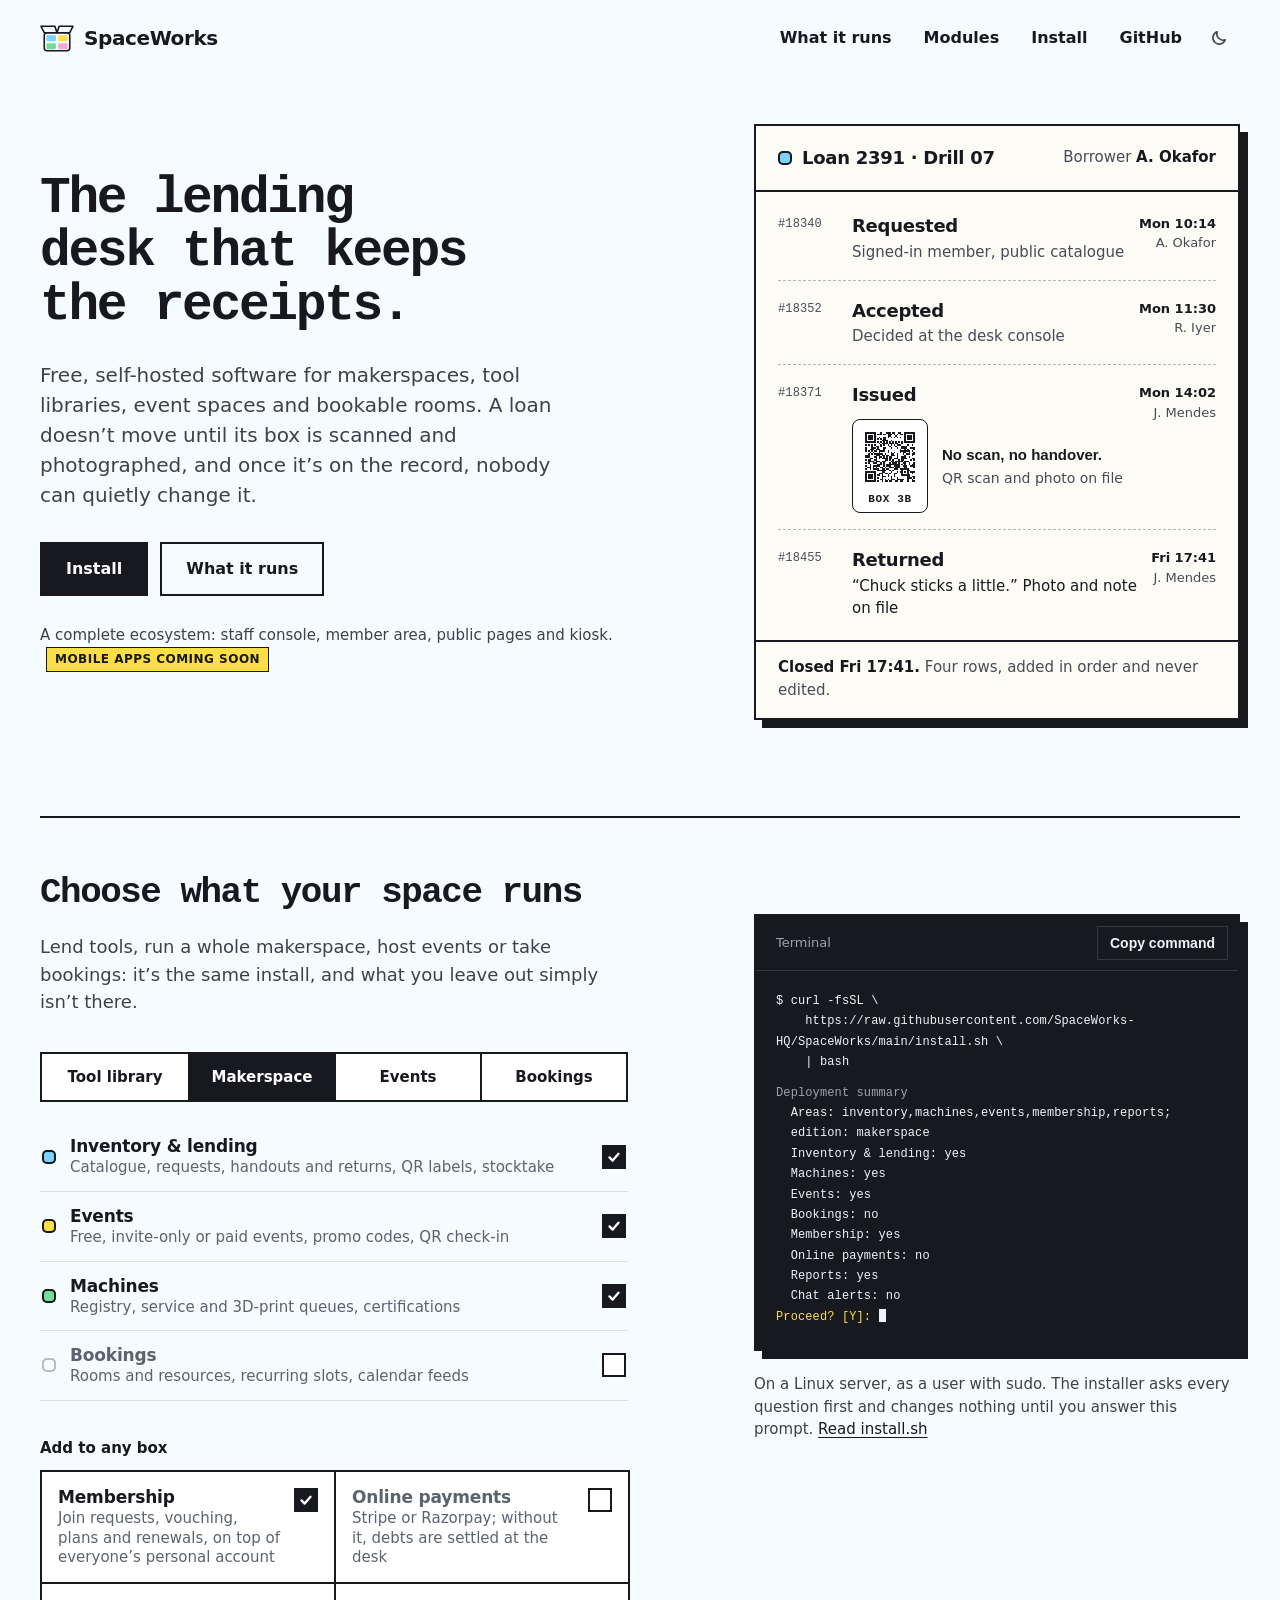
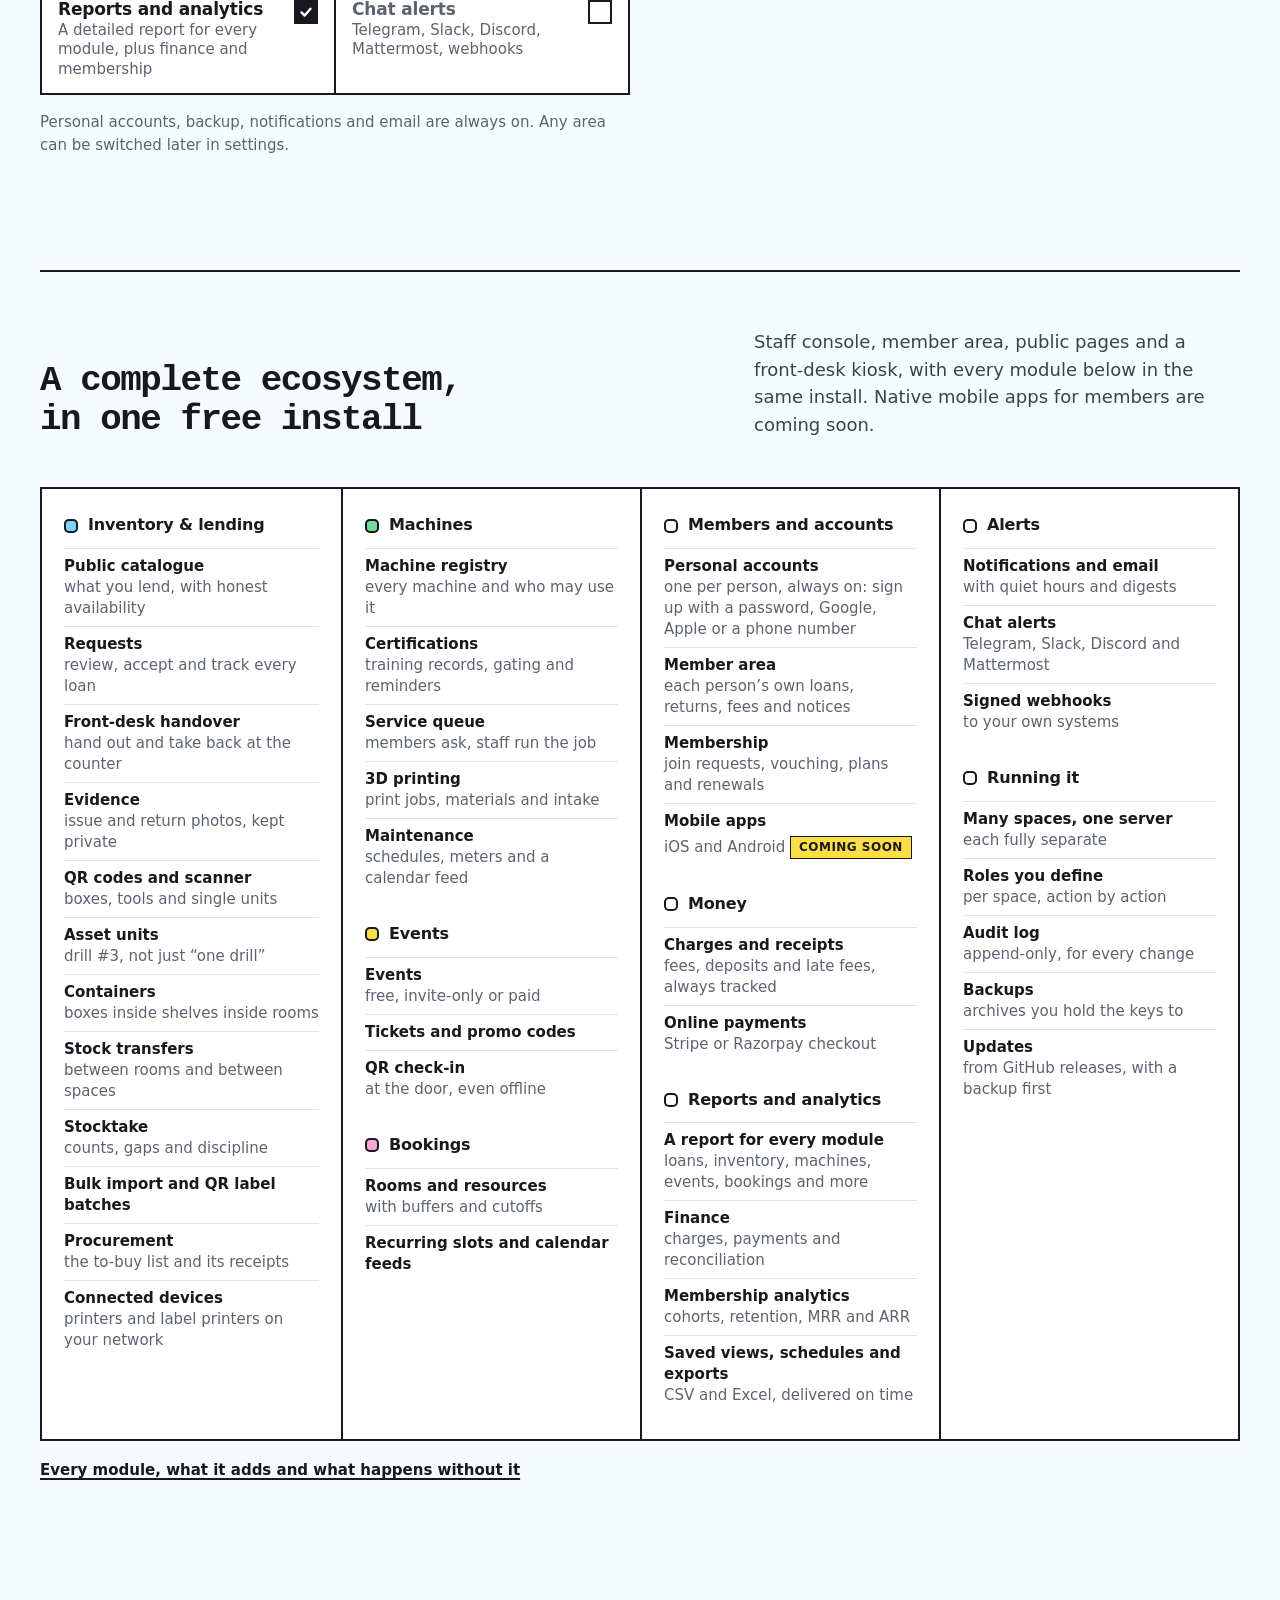
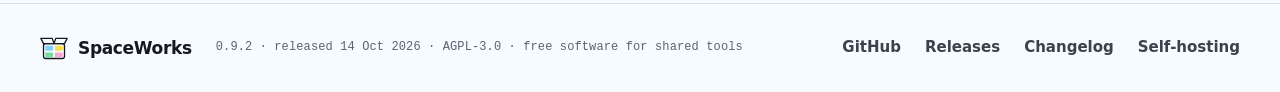
==== commit 03c0d8cf: "Landing page: personal accounts are always on Co-Authored-By: Shaan-Shoukath <shaanshoukath4522@gmai" ====
--- a/index.html
+++ b/index.html
@@ -138,12 +138,12 @@
         <fieldset class="addons">
           <legend class="sr-only">Add to any box</legend>
           <p class="addons-title" aria-hidden="true">Add to any box</p>
-          <label class="area addon"><span class="aname">Membership and accounts<small>A personal account for everyone, plus join requests, vouching, plans and renewals</small></span><input type="checkbox" data-area="membership" data-label="Membership" checked></label>
+          <label class="area addon"><span class="aname">Membership<small>Join requests, vouching, plans and renewals, on top of everyone’s personal account</small></span><input type="checkbox" data-area="membership" data-label="Membership" checked></label>
           <label class="area addon"><span class="aname">Online payments<small>Stripe or Razorpay; without it, debts are settled at the desk</small></span><input type="checkbox" data-area="payments" data-label="Online payments"></label>
           <label class="area addon"><span class="aname">Reports and analytics<small>A detailed report for every module, plus finance and membership</small></span><input type="checkbox" data-area="reports" data-label="Reports" checked></label>
           <label class="area addon"><span class="aname">Chat alerts<small>Telegram, Slack, Discord, Mattermost, webhooks</small></span><input type="checkbox" data-area="chat" data-label="Chat alerts"></label>
         </fieldset>
-        <p class="always">Backup, notifications and email are always on. Any area can be switched later in settings.</p>
+        <p class="always">Personal accounts, backup, notifications and email are always on. Any area can be switched later in settings.</p>
       </div>
     </section>
     <section id="modules" class="modules-section" aria-labelledby="modules-heading">
@@ -197,7 +197,7 @@
           <section class="group" aria-labelledby="g-members">
             <h3 id="g-members"><span class="dot" aria-hidden="true"></span>Members and accounts</h3>
             <ul>
-              <li><b>Personal accounts</b> one per person: sign up with a password, Google, Apple or a phone number</li>
+              <li><b>Personal accounts</b> one per person, always on: sign up with a password, Google, Apple or a phone number</li>
               <li><b>Member area</b> each person’s own loans, returns, fees and notices</li>
               <li><b>Membership</b> join requests, vouching, plans and renewals</li>
               <li><b>Mobile apps</b> iOS and Android <span class="soon">Coming soon</span></li>
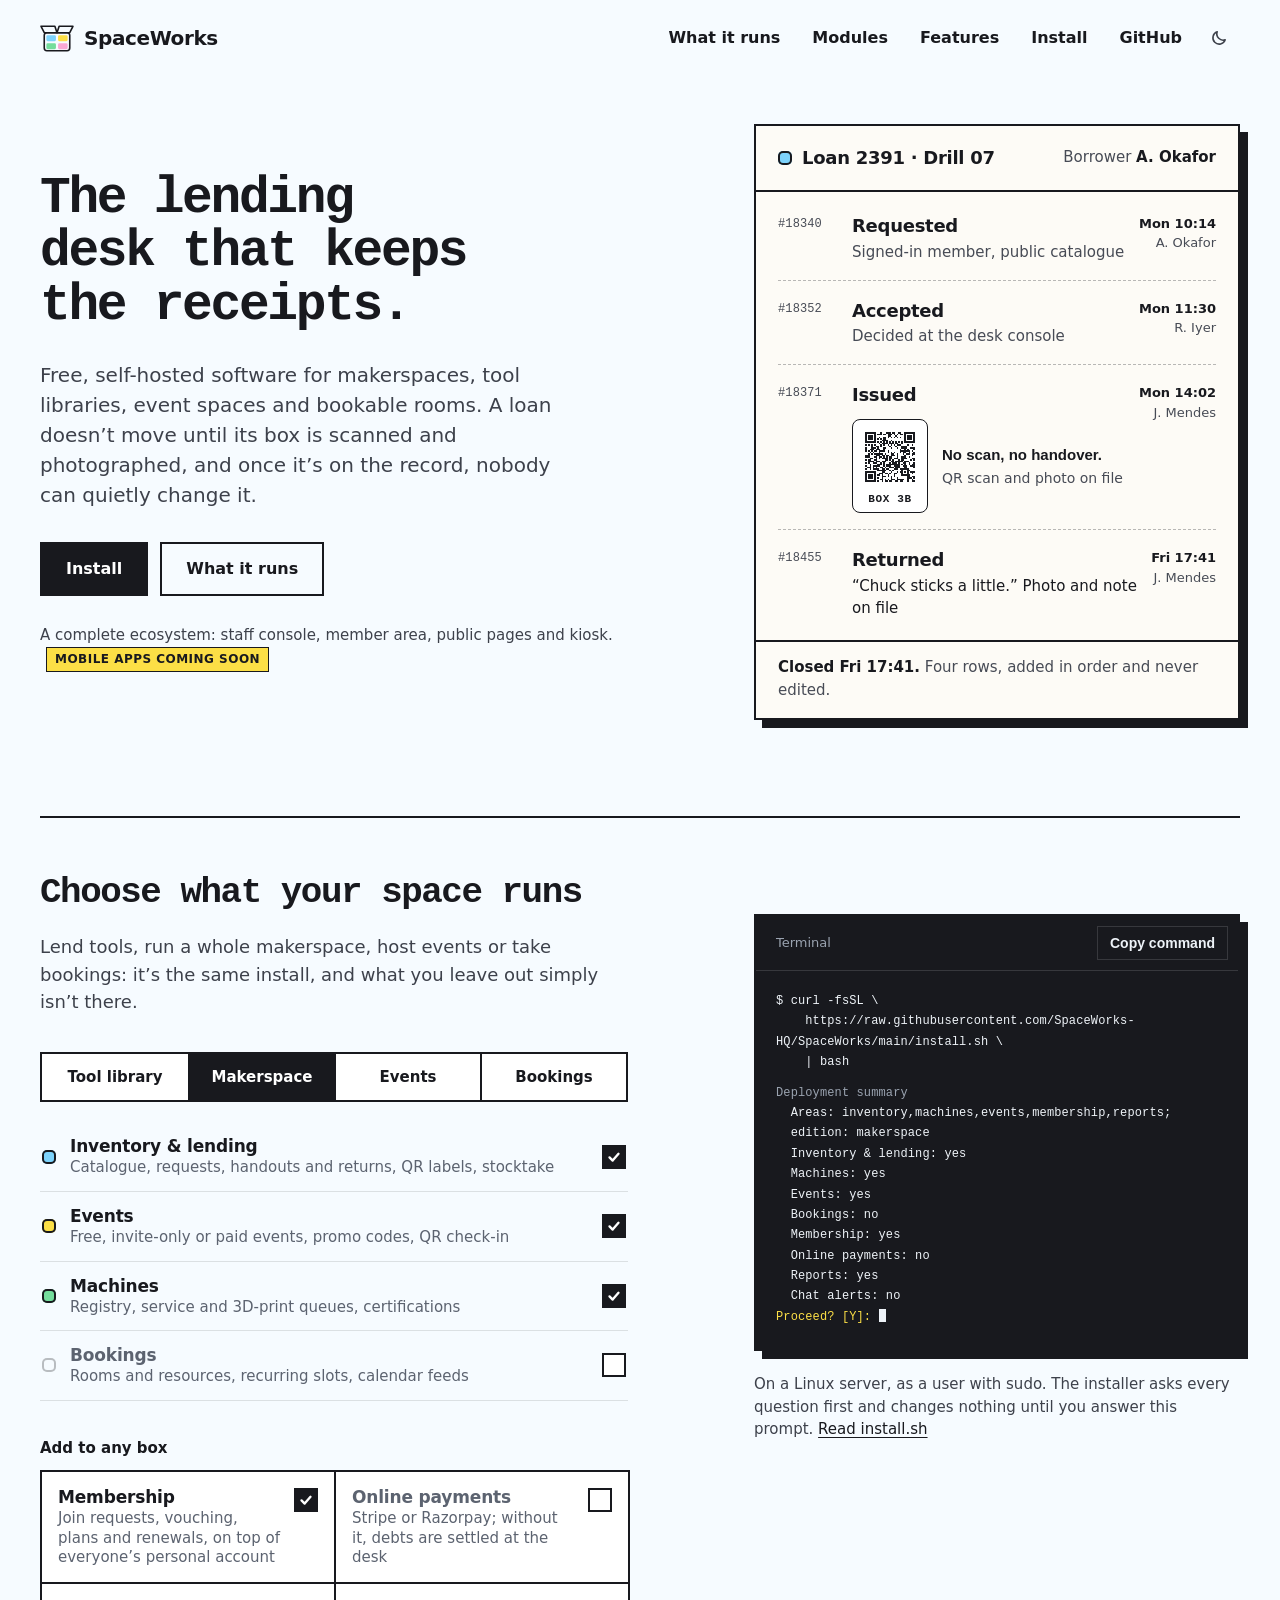
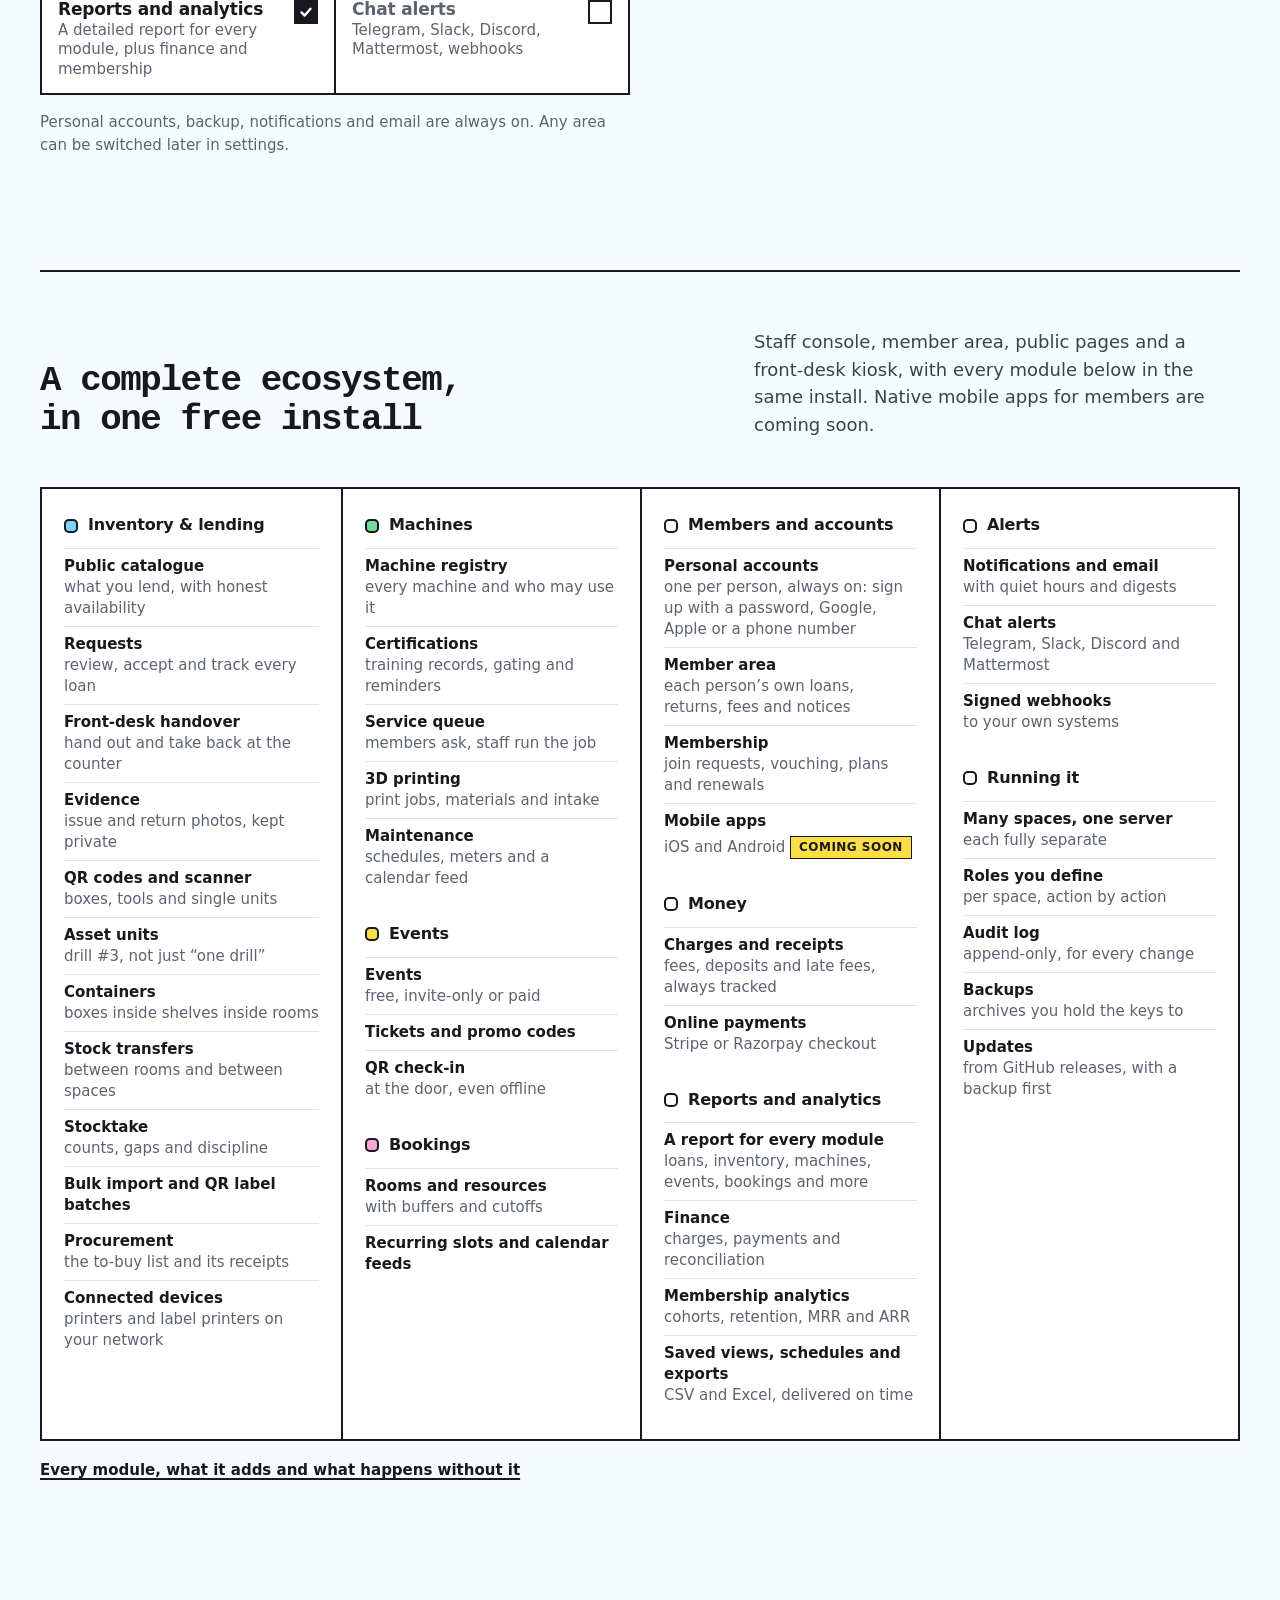
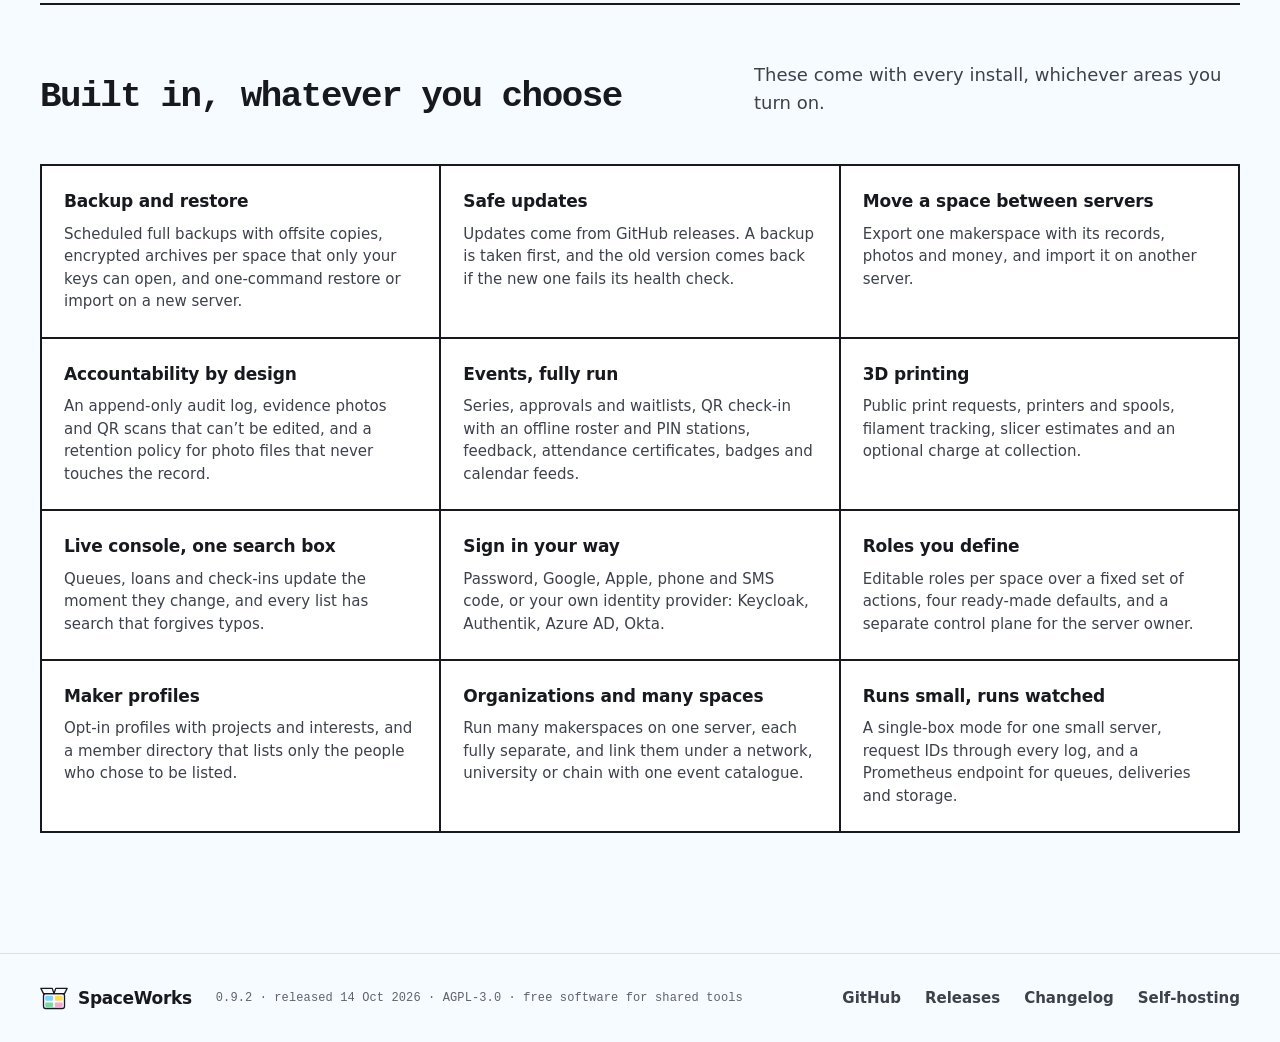
==== commit 7923801b: "Landing page: built-in features, including backup, restore and moving a space Co-Authored-By: Shaan-" ====
--- a/index.html
+++ b/index.html
@@ -30,6 +30,7 @@
         <div class="nav-links">
           <a href="#box">What it runs</a>
           <a href="#modules">Modules</a>
+          <a href="#features">Features</a>
           <a href="#install">Install</a>
           <a href="https://github.com/SpaceWorks-HQ/SpaceWorks">GitHub</a>
         </div>
@@ -235,6 +236,66 @@
         <p class="modules-foot"><a href="https://github.com/SpaceWorks-HQ/SpaceWorks/blob/main/docs/MODULES.md">Every module, what it adds and what happens without it</a></p>
       </div>
     </section>
+    <section id="features" class="features-section" aria-labelledby="features-heading">
+      <div class="wrap">
+        <div class="modules-head">
+          <h2 id="features-heading" class="h2">Built in, whatever you choose</h2>
+          <p class="para">
+            These come with every install, whichever areas you turn on.
+          </p>
+        </div>
+        <div class="features">
+          <article class="feature">
+            <h3>Backup and restore</h3>
+            <p>Scheduled full backups with offsite copies, encrypted archives per space that only your keys can open, and one-command restore or import on a new server.</p>
+          </article>
+          <article class="feature">
+            <h3>Safe updates</h3>
+            <p>Updates come from GitHub releases. A backup is taken first, and the old version comes back if the new one fails its health check.</p>
+          </article>
+          <article class="feature">
+            <h3>Move a space between servers</h3>
+            <p>Export one makerspace with its records, photos and money, and import it on another server.</p>
+          </article>
+          <article class="feature">
+            <h3>Accountability by design</h3>
+            <p>An append-only audit log, evidence photos and QR scans that can’t be edited, and a retention policy for photo files that never touches the record.</p>
+          </article>
+          <article class="feature">
+            <h3>Events, fully run</h3>
+            <p>Series, approvals and waitlists, QR check-in with an offline roster and PIN stations, feedback, attendance certificates, badges and calendar feeds.</p>
+          </article>
+          <article class="feature">
+            <h3>3D printing</h3>
+            <p>Public print requests, printers and spools, filament tracking, slicer estimates and an optional charge at collection.</p>
+          </article>
+          <article class="feature">
+            <h3>Live console, one search box</h3>
+            <p>Queues, loans and check-ins update the moment they change, and every list has search that forgives typos.</p>
+          </article>
+          <article class="feature">
+            <h3>Sign in your way</h3>
+            <p>Password, Google, Apple, phone and SMS code, or your own identity provider: Keycloak, Authentik, Azure AD, Okta.</p>
+          </article>
+          <article class="feature">
+            <h3>Roles you define</h3>
+            <p>Editable roles per space over a fixed set of actions, four ready-made defaults, and a separate control plane for the server owner.</p>
+          </article>
+          <article class="feature">
+            <h3>Maker profiles</h3>
+            <p>Opt-in profiles with projects and interests, and a member directory that lists only the people who chose to be listed.</p>
+          </article>
+          <article class="feature">
+            <h3>Organizations and many spaces</h3>
+            <p>Run many makerspaces on one server, each fully separate, and link them under a network, university or chain with one event catalogue.</p>
+          </article>
+          <article class="feature">
+            <h3>Runs small, runs watched</h3>
+            <p>A single-box mode for one small server, request IDs through every log, and a Prometheus endpoint for queues, deliveries and storage.</p>
+          </article>
+        </div>
+      </div>
+    </section>
   </main>
 
   <footer class="colophon">
--- a/styles.css
+++ b/styles.css
@@ -262,6 +262,14 @@
 .modules-foot { margin: 18px 0 0; font-size: 0.9375rem; }
 .modules-foot a { font-weight: 700; text-decoration: underline; text-decoration-thickness: 1.5px; text-underline-offset: 3px; }
 
+/* ---------- built-in features: the same ruled sheet, three across ---------- */
+.features-section { padding: 0 0 120px; scroll-margin-top: 24px; }
+.features-section > .wrap::before { content: ""; display: block; height: 2px; margin-bottom: 56px; background: var(--line); }
+.features { margin-top: 48px; display: grid; grid-template-columns: repeat(3, minmax(0, 1fr)); border: 2px solid var(--line); border-right: 0; border-bottom: 0; background: var(--card); }
+.feature { padding: 22px 22px 24px; border-right: 2px solid var(--line); border-bottom: 2px solid var(--line); }
+.feature h3 { margin: 0; font-size: 1.0625rem; font-weight: 800; letter-spacing: -0.01em; }
+.feature p { margin: 8px 0 0; font-size: 0.9375rem; line-height: 1.5; color: var(--ink-2); }
+
 /* ---------- colophon: one row ---------- */
 .colophon { border-top: 1px solid var(--rule); }
 .colophon-row { display: flex; align-items: center; gap: 24px; min-height: 88px; flex-wrap: wrap; padding-top: 16px; padding-bottom: 16px; }
@@ -273,6 +281,7 @@
 
 /* ---------- responsive ---------- */
 @media (max-width: 980px) {
+  .features { grid-template-columns: 1fr 1fr; }
   .catalogue { grid-template-columns: 1fr 1fr; }
   .group:nth-child(3) { border-left: 0; }
   .group:nth-child(n+3) { border-top: 2px solid var(--line); }
@@ -286,6 +295,7 @@
   .nav-links { display: none; }
 }
 @media (max-width: 560px) {
+  .features { grid-template-columns: 1fr; }
   .catalogue { grid-template-columns: 1fr; }
   .group { border-left: 0; }
   .group + .group { border-top: 2px solid var(--line); }
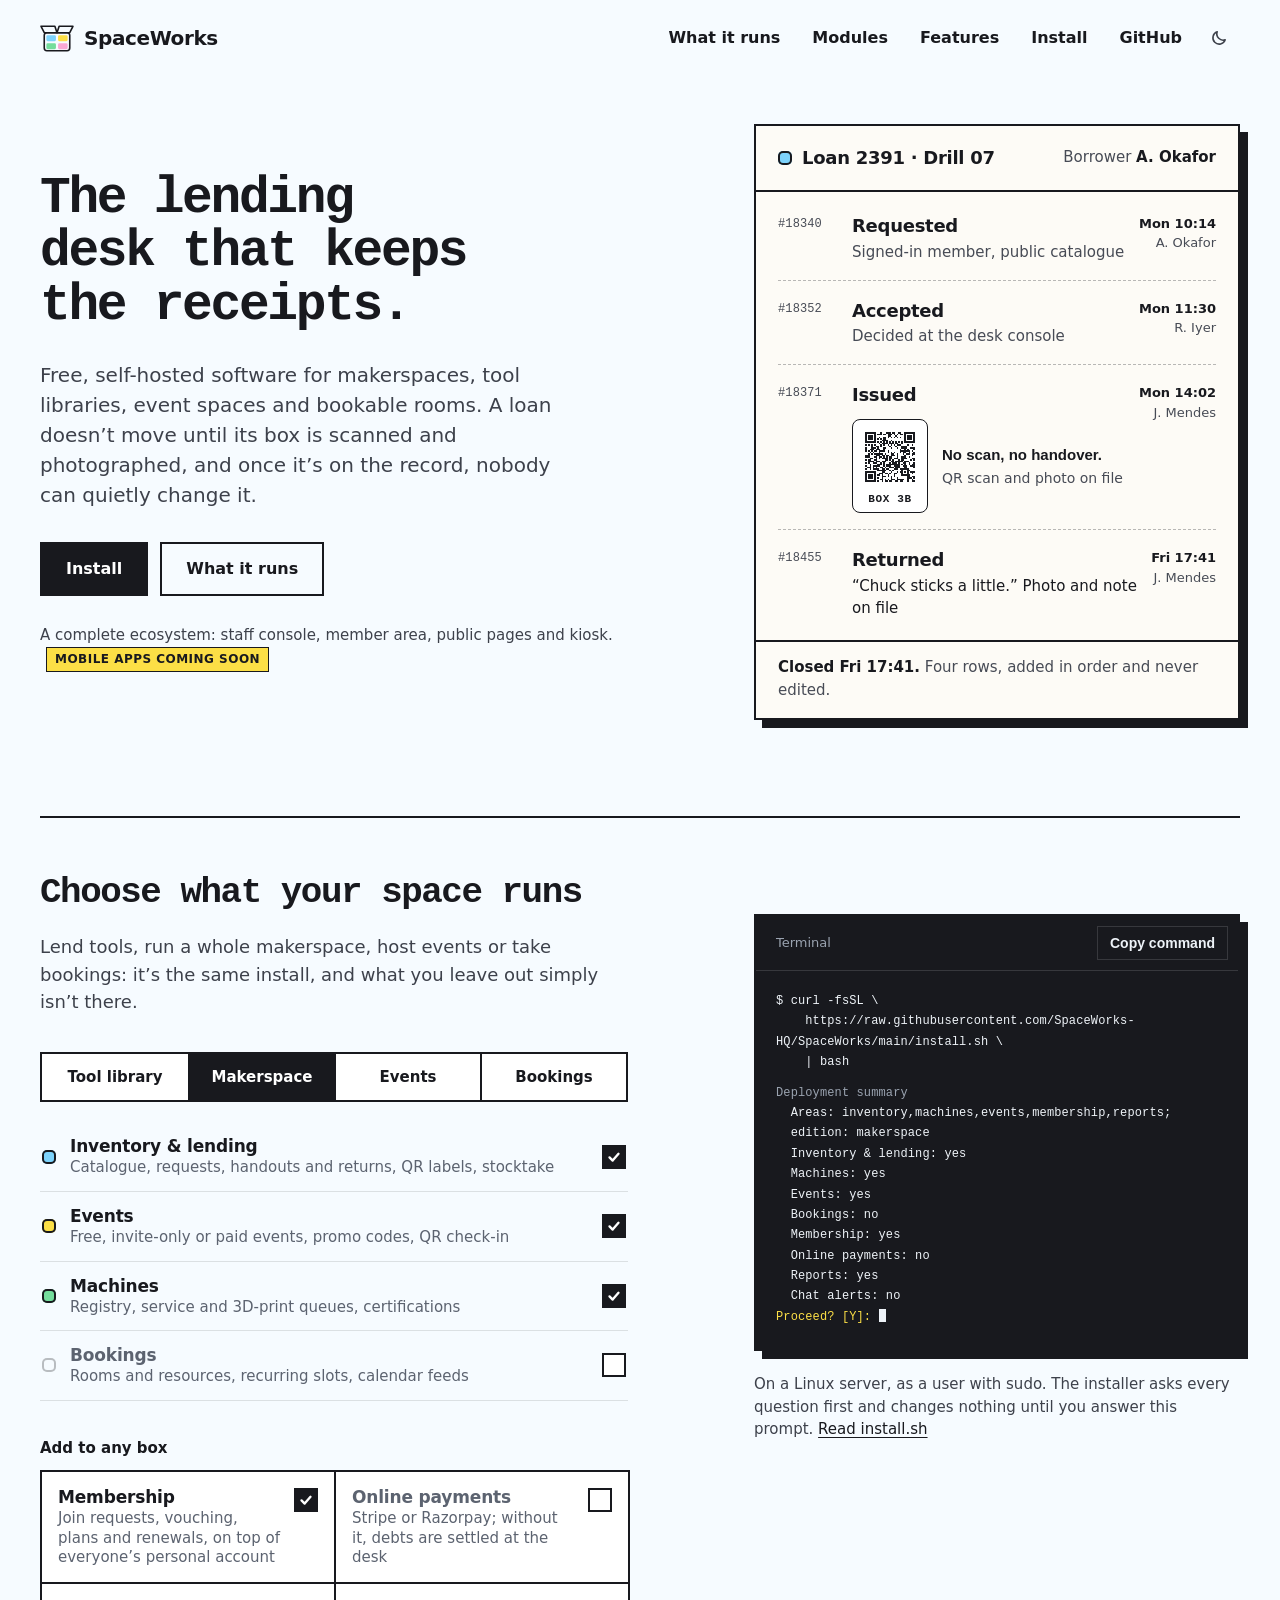
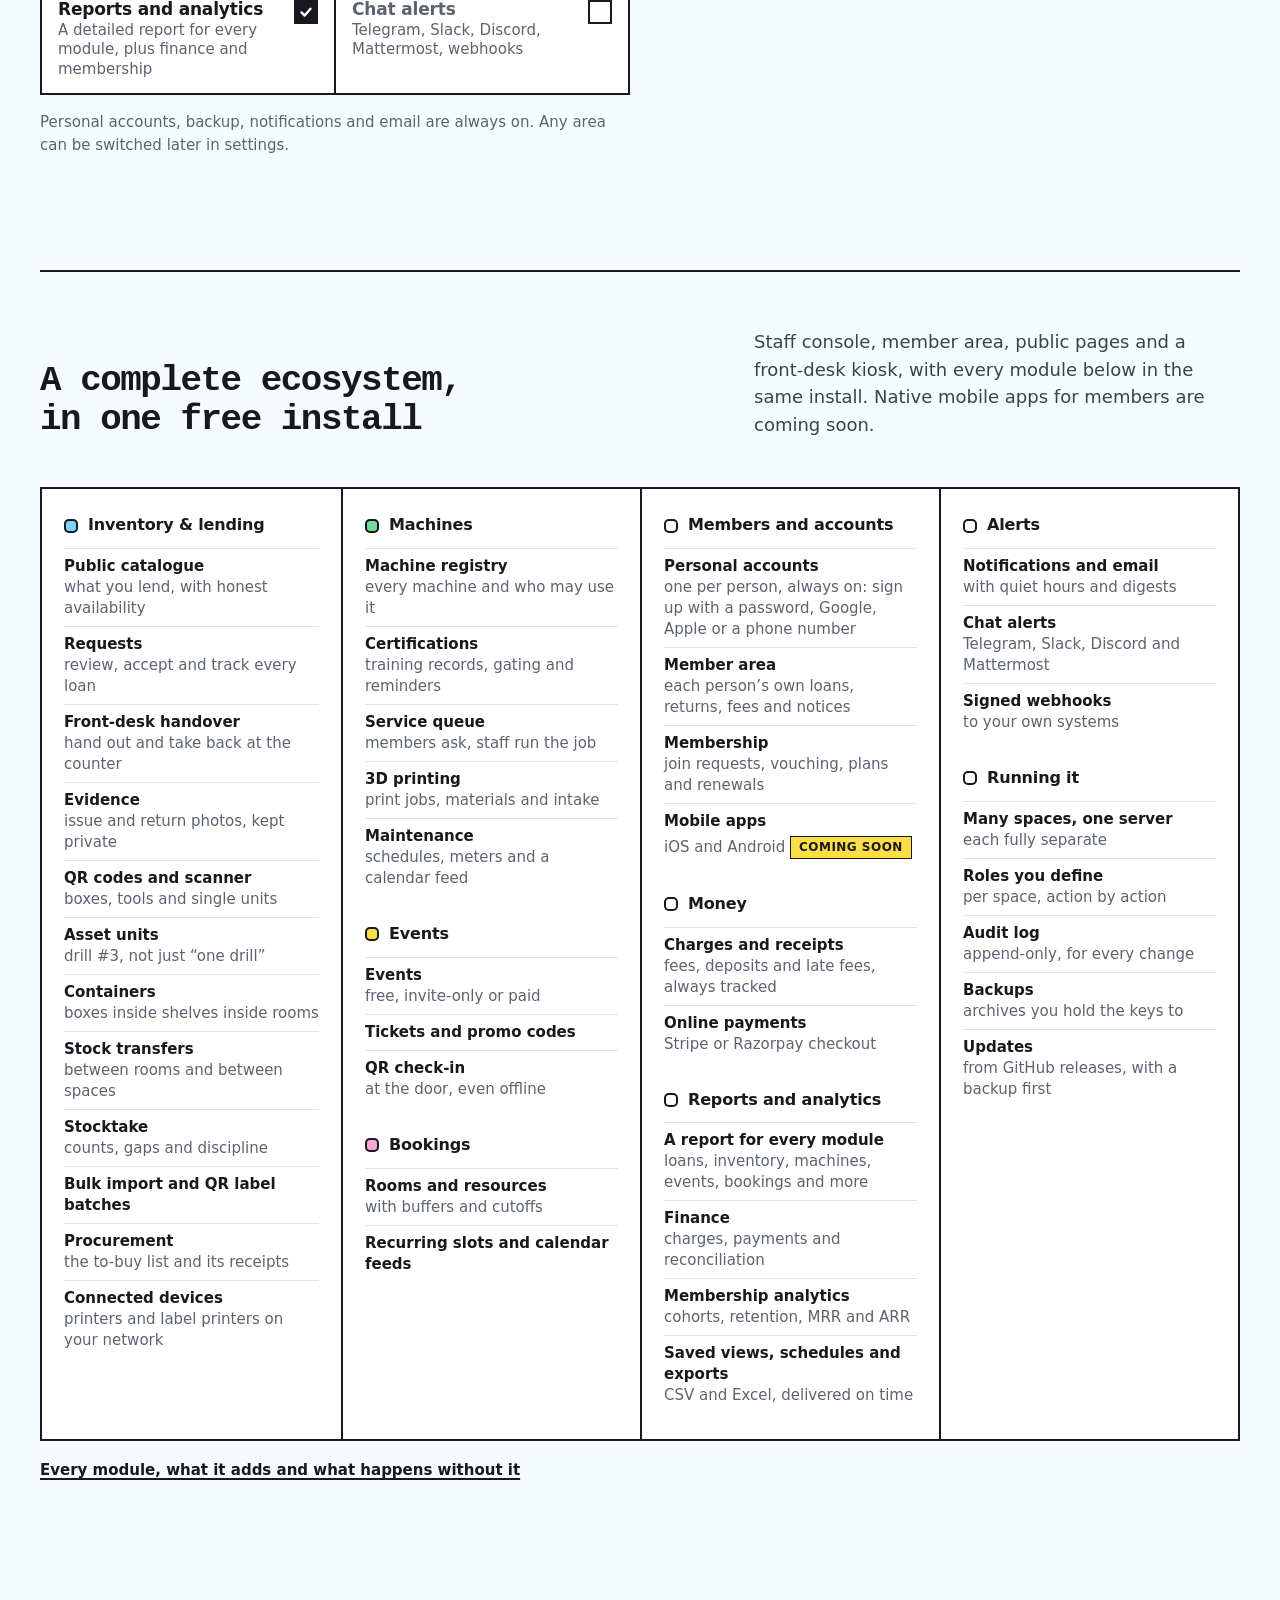
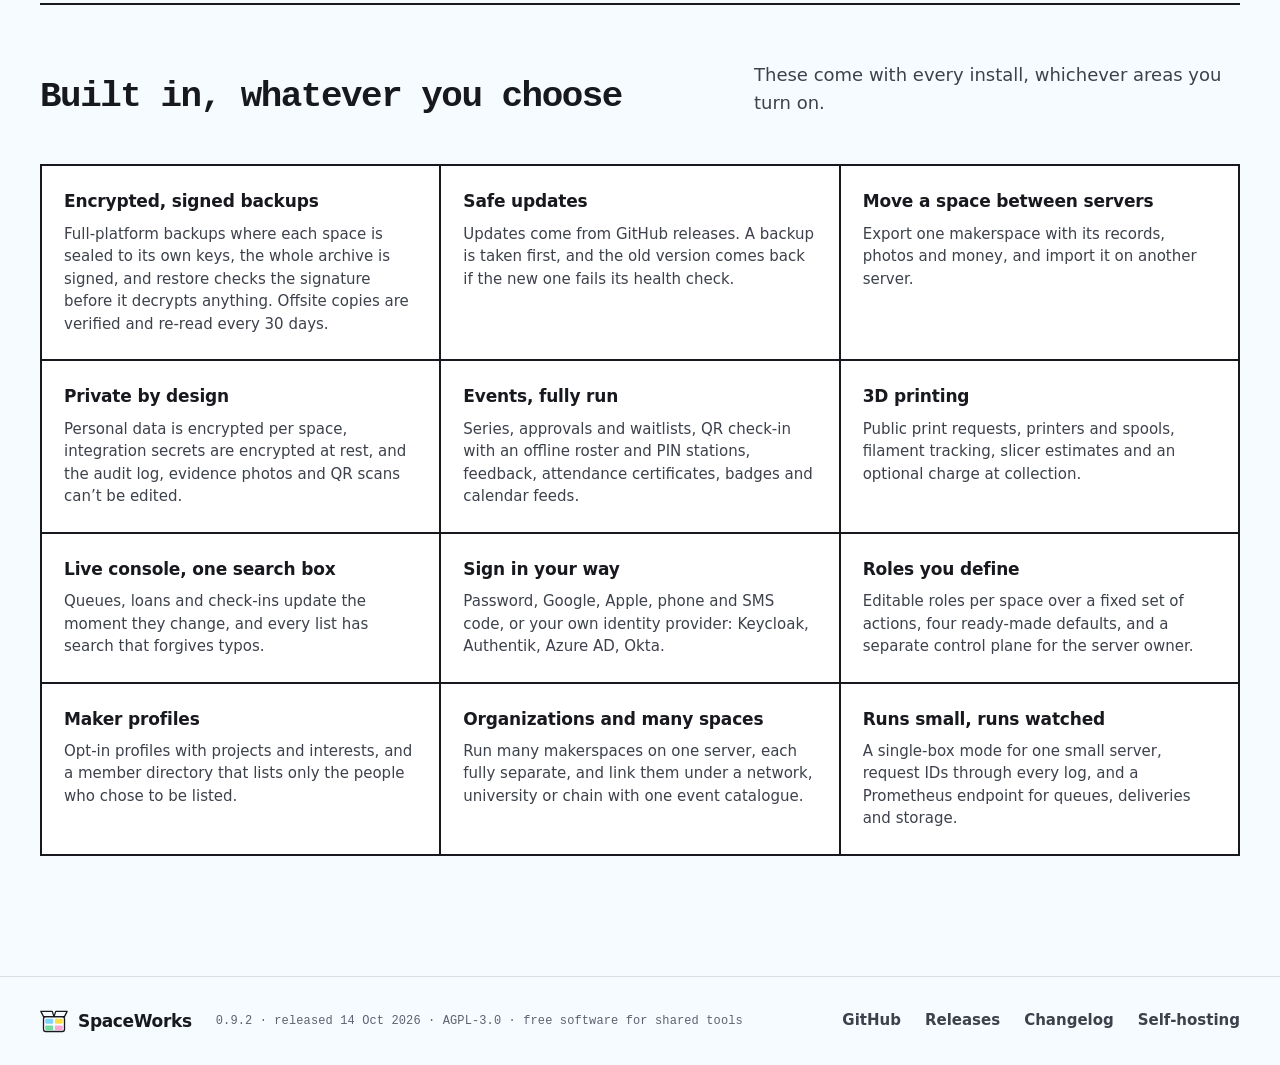
==== commit 9776ea49: "Landing page: encrypted, signed backups and per-space encryption Co-Authored-By: Shaan-Shoukath <sha" ====
--- a/index.html
+++ b/index.html
@@ -246,8 +246,8 @@
         </div>
         <div class="features">
           <article class="feature">
-            <h3>Backup and restore</h3>
-            <p>Scheduled full backups with offsite copies, encrypted archives per space that only your keys can open, and one-command restore or import on a new server.</p>
+            <h3>Encrypted, signed backups</h3>
+            <p>Full-platform backups where each space is sealed to its own keys, the whole archive is signed, and restore checks the signature before it decrypts anything. Offsite copies are verified and re-read every 30 days.</p>
           </article>
           <article class="feature">
             <h3>Safe updates</h3>
@@ -258,8 +258,8 @@
             <p>Export one makerspace with its records, photos and money, and import it on another server.</p>
           </article>
           <article class="feature">
-            <h3>Accountability by design</h3>
-            <p>An append-only audit log, evidence photos and QR scans that can’t be edited, and a retention policy for photo files that never touches the record.</p>
+            <h3>Private by design</h3>
+            <p>Personal data is encrypted per space, integration secrets are encrypted at rest, and the audit log, evidence photos and QR scans can’t be edited.</p>
           </article>
           <article class="feature">
             <h3>Events, fully run</h3>
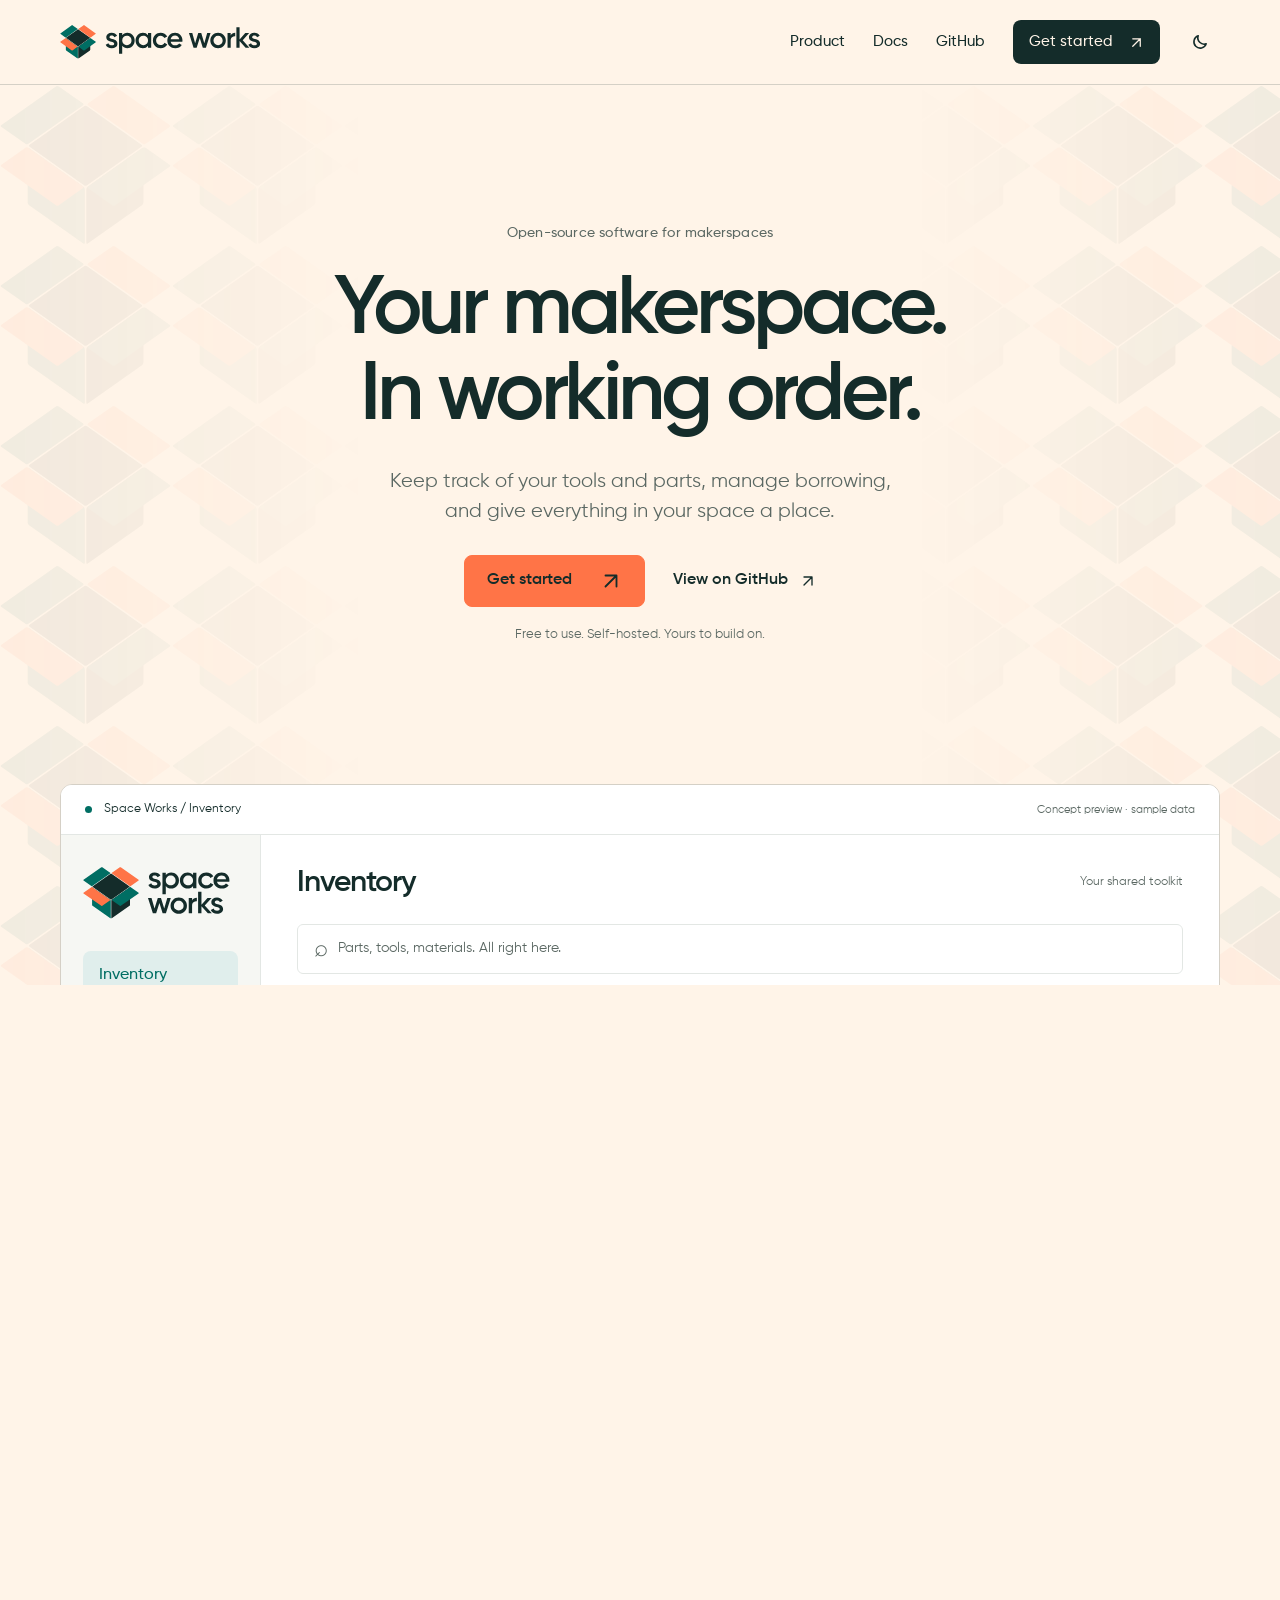
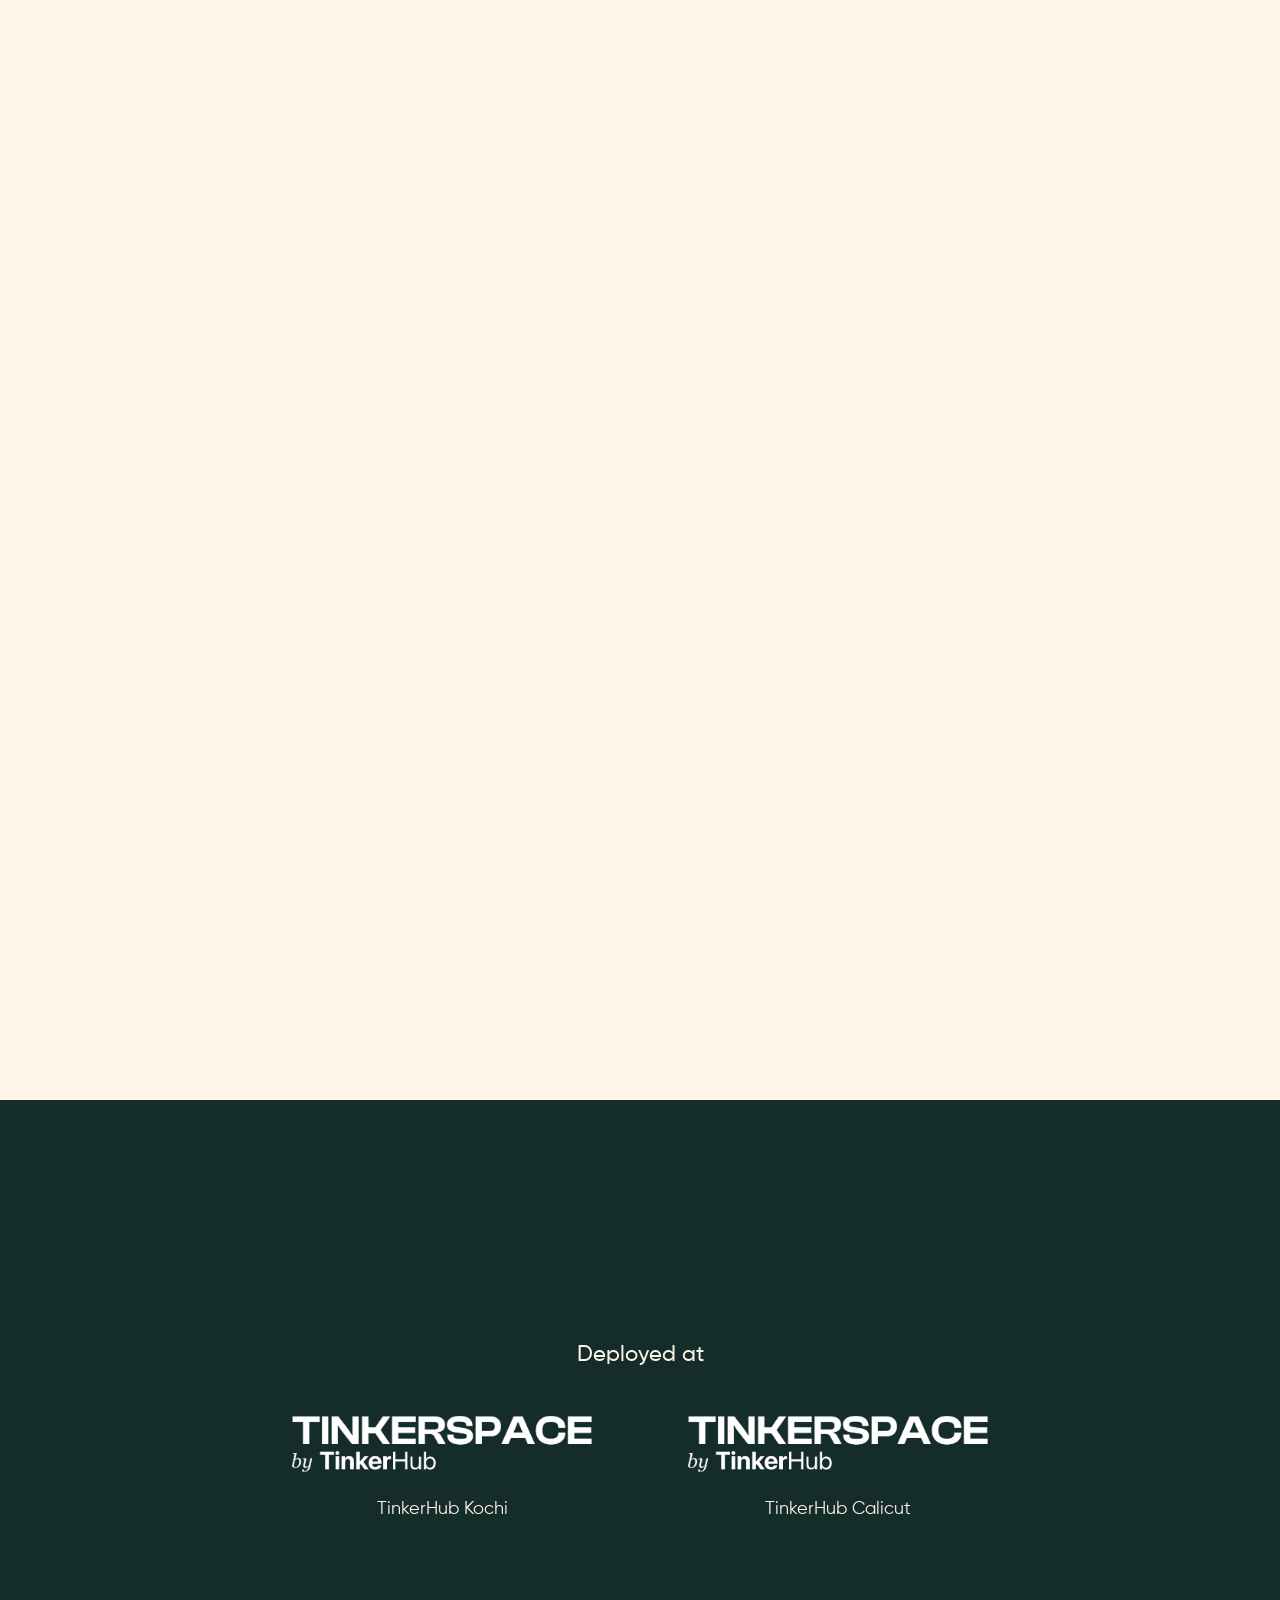
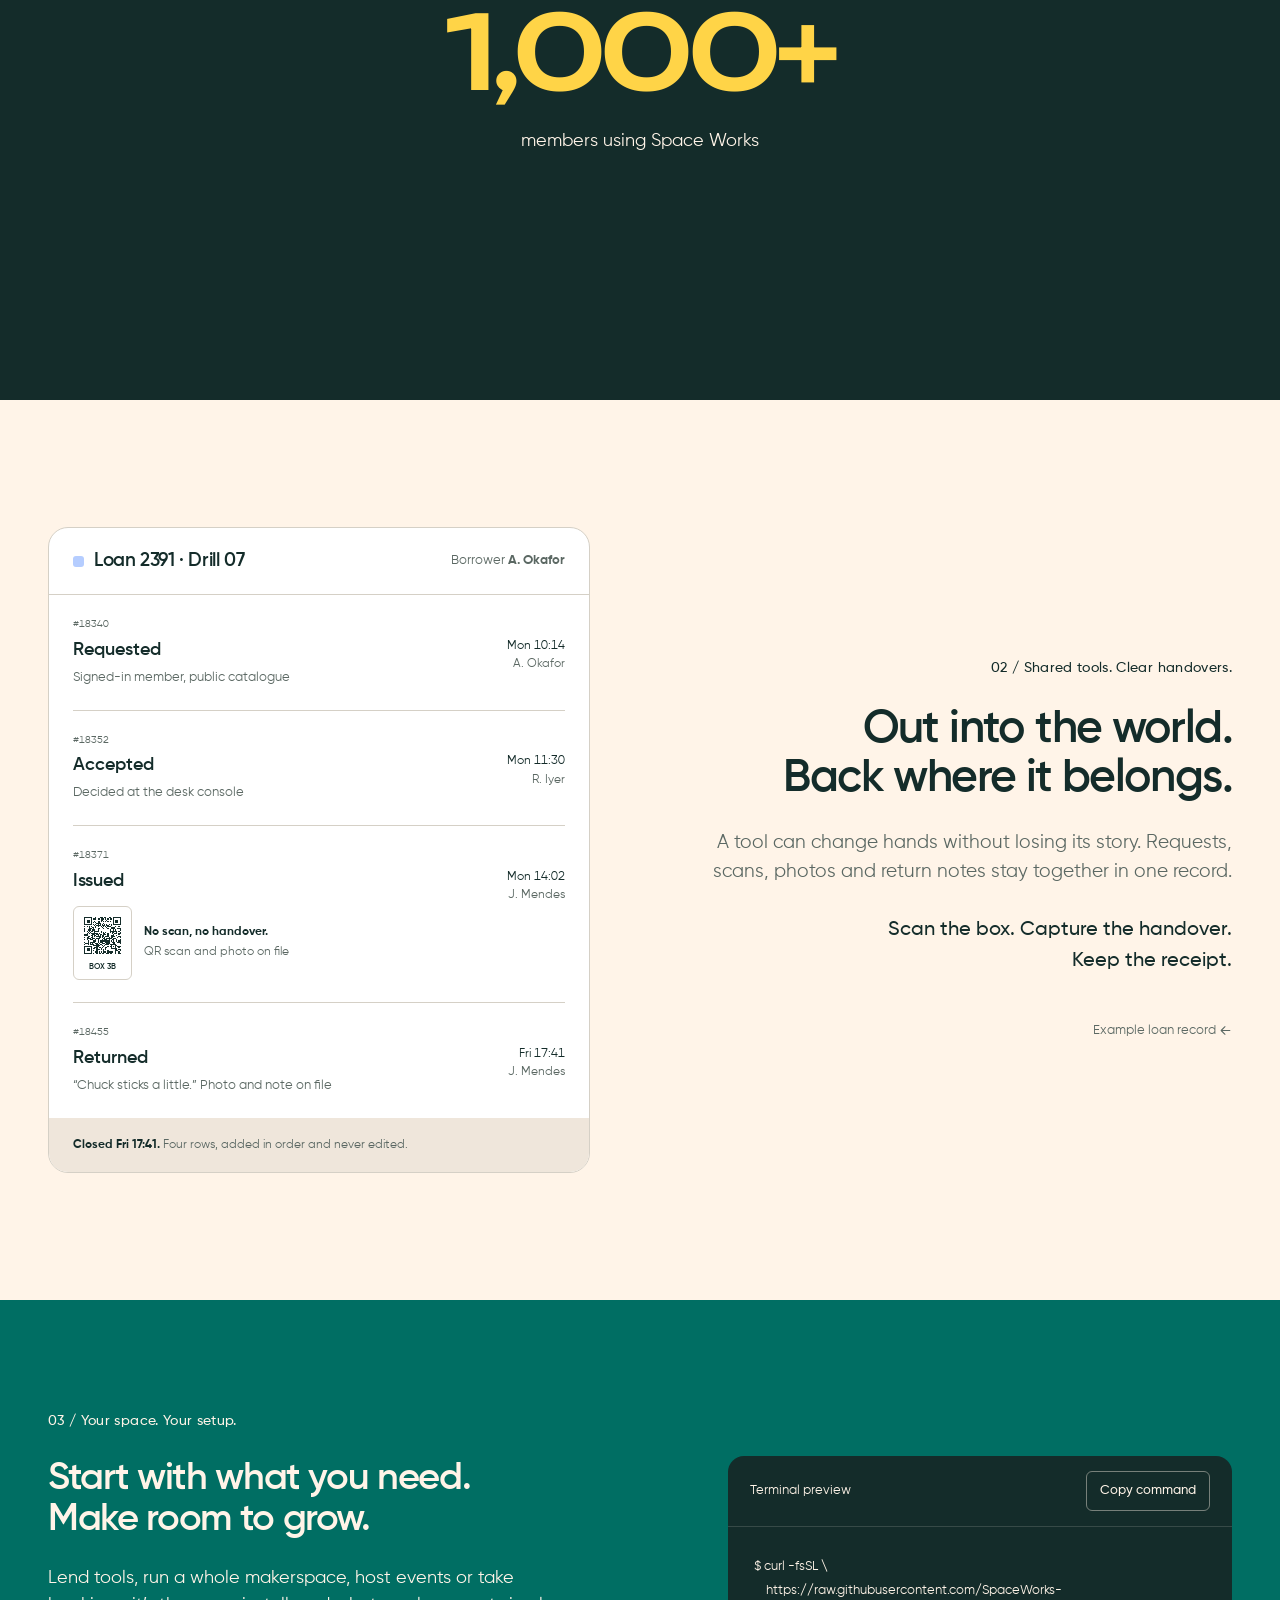
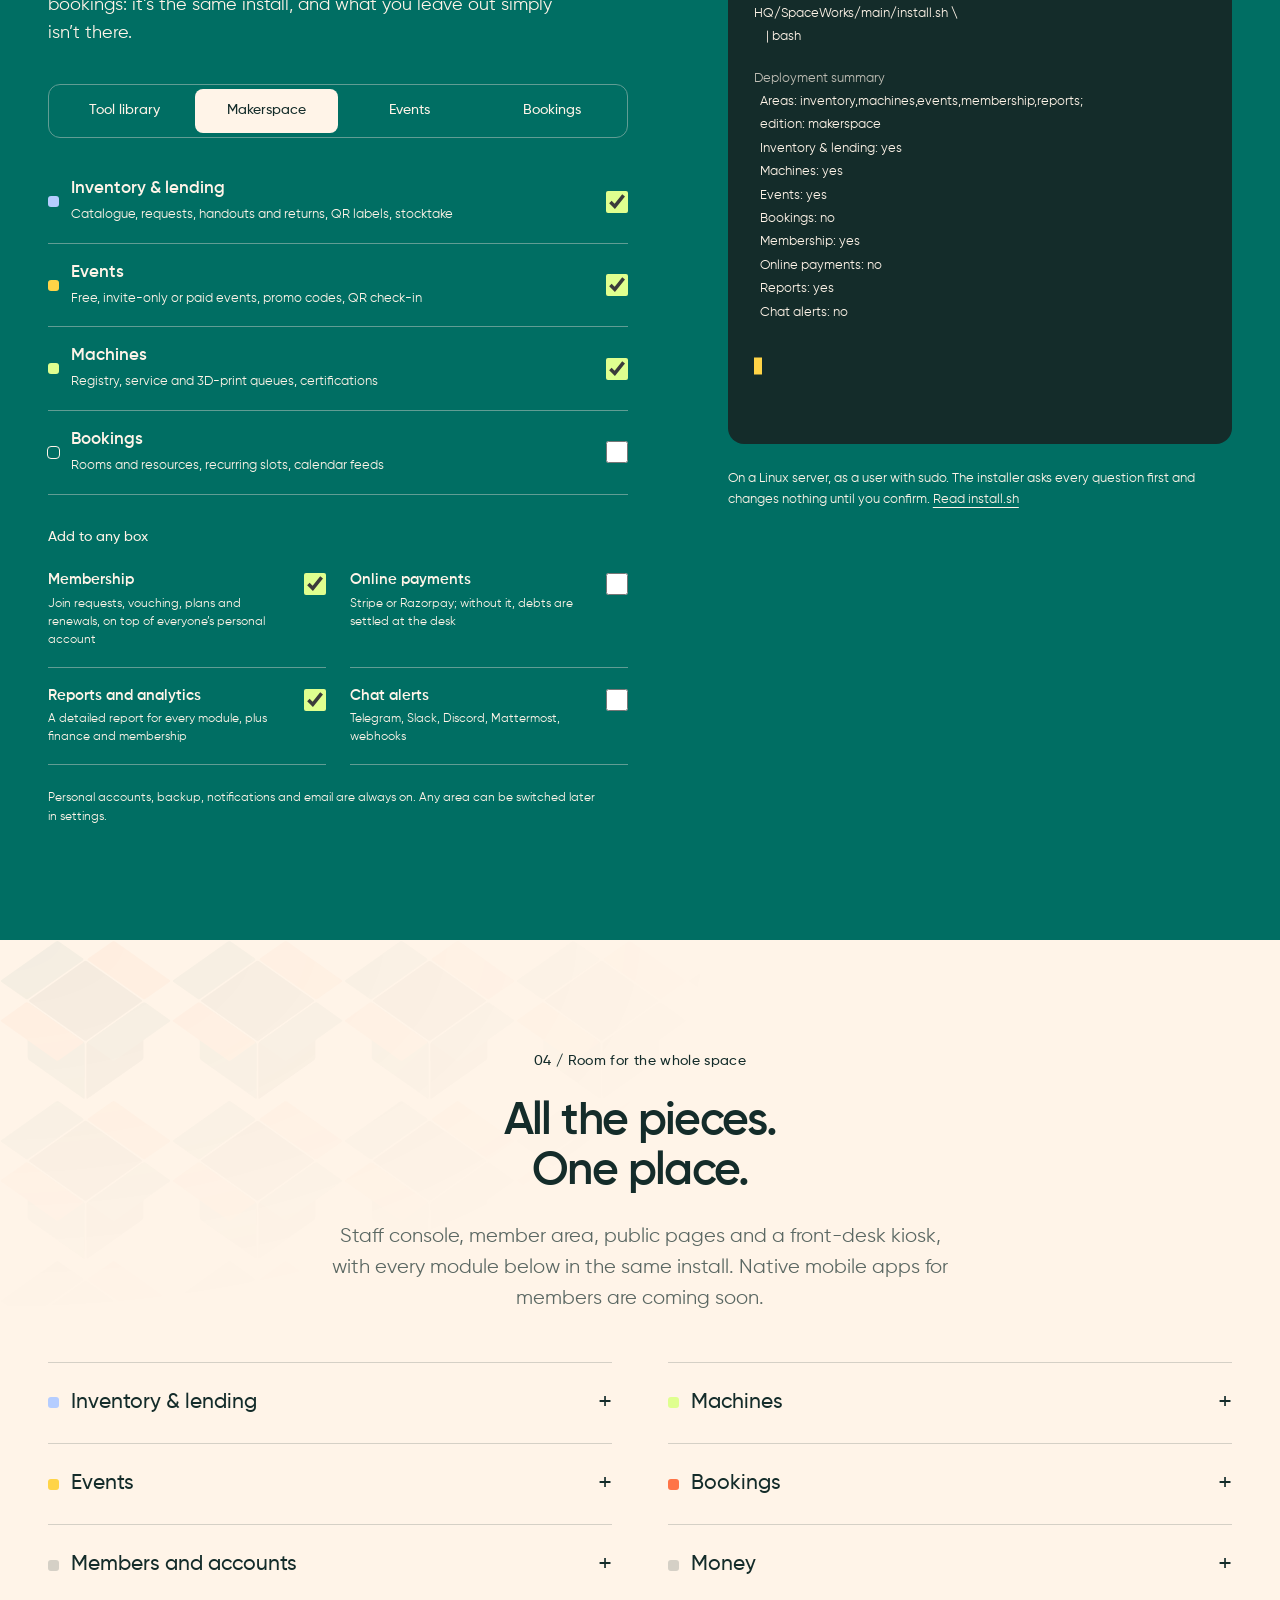
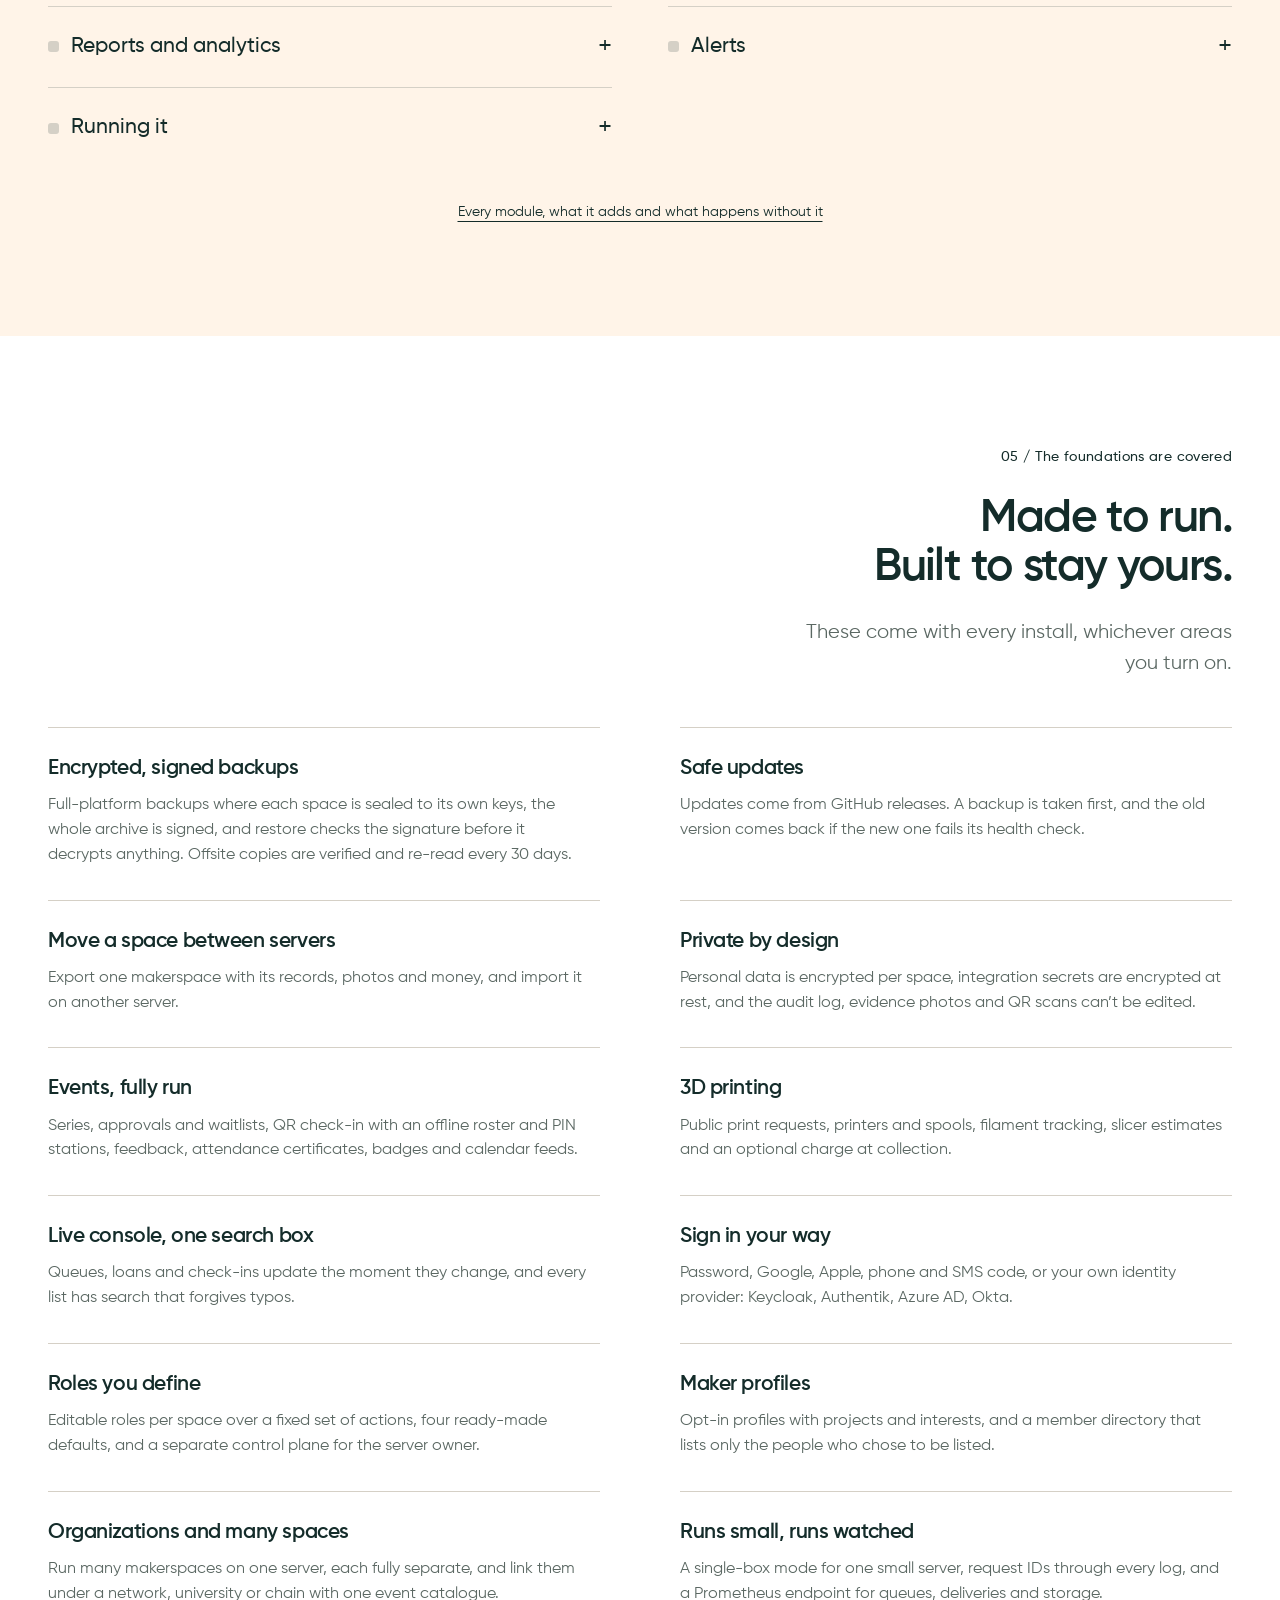
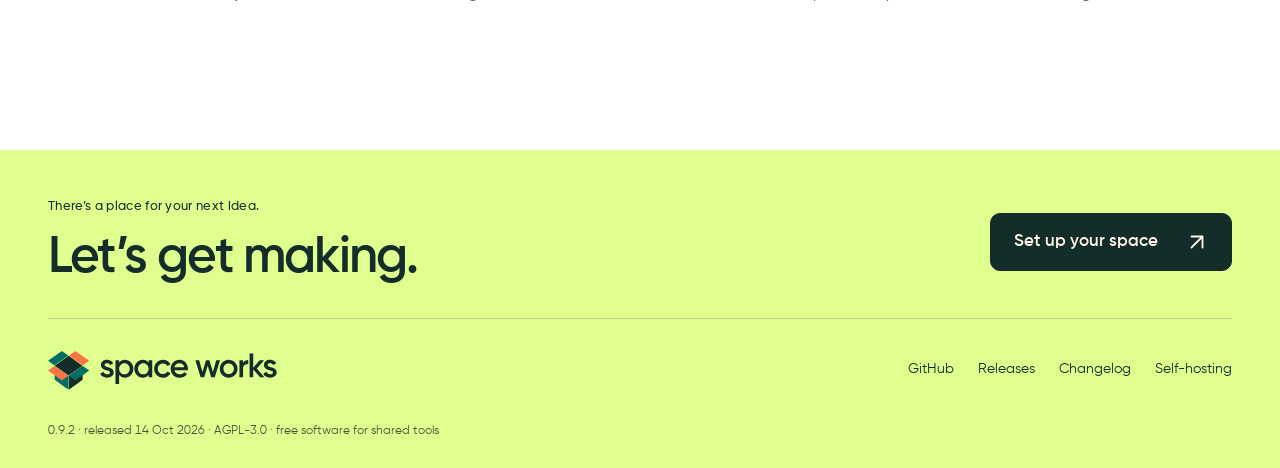
==== commit de39713f: "Refresh Space Works landing page with brand identity and scroll story" ====
--- a/index.html
+++ b/index.html
@@ -3,12 +3,21 @@
 <head>
   <meta charset="utf-8">
   <meta name="viewport" content="width=device-width, initial-scale=1">
-  <title>SpaceWorks</title>
+  <title>Space Works — Your makerspace. In working order.</title>
   <meta name="description" content="Free, self-hosted software for makerspaces and tool libraries. Every handover is scanned, photographed and kept on a record nobody can quietly edit.">
-  <meta name="theme-color" content="#f6fbff" media="(prefers-color-scheme: light)">
-  <meta name="theme-color" content="#111317" media="(prefers-color-scheme: dark)">
+  <meta name="theme-color" content="#FFF4E8" media="(prefers-color-scheme: light)">
+  <meta name="theme-color" content="#142C2A" media="(prefers-color-scheme: dark)">
   <link rel="icon" href="assets/mark.svg" type="image/svg+xml">
-  <link rel="preload" href="fonts/Archivo-Variable.woff2" as="font" type="font/woff2" crossorigin>
+  <link rel="preload" href="fonts/Gilroy-Regular.woff" as="font" type="font/woff" crossorigin>
+  <link rel="apple-touch-icon" href="assets/apple-touch-icon.png">
+  <meta property="og:title" content="Space Works — Your makerspace. In working order.">
+  <meta property="og:description" content="A place for every tool, part and possibility. Free, self-hosted software for makerspaces and tool libraries.">
+  <meta property="og:type" content="website">
+  <meta property="og:image" content="assets/og-1200x630.png">
+  <meta property="og:image:width" content="1200">
+  <meta property="og:image:height" content="630">
+  <meta property="og:image:alt" content="Space Works open-box logo on a warm cream background">
+  <meta name="twitter:card" content="summary_large_image">
   <meta name="color-scheme" content="light dark">
   <script>
     (function () {
@@ -21,19 +30,19 @@
   <link rel="stylesheet" href="styles.css">
 </head>
 <body>
-  <a class="sr-only" href="#main">Skip to content</a>
+  <a class="skip-link" href="#main">Skip to content</a>
 
   <header class="top">
     <div class="wrap bar">
-      <a class="brand" href="#main" aria-label="SpaceWorks home"><svg viewBox="0 0 64 64" aria-hidden="true" focusable="false"><g fill="none" stroke="currentColor" stroke-width="3" stroke-linecap="round" stroke-linejoin="round"><polygon points="8,22 2,10 28,10 32,22"/><polygon points="32,22 36,10 62,10 56,22"/><rect x="8" y="22" width="48" height="34" rx="5"/></g><rect fill="#7dd3fc" x="12" y="27" width="18" height="11" rx="2.5"/><rect fill="#fcdf46" x="34" y="27" width="18" height="11" rx="2.5"/><rect fill="#74dd9c" x="12" y="42" width="18" height="11" rx="2.5"/><rect fill="#f9a8d4" x="34" y="42" width="18" height="11" rx="2.5"/></svg><span>SpaceWorks</span></a>
+      <a class="brand" href="#main" aria-label="Space Works home"><img class="logo-light" src="assets/brand/lockup-horizontal.svg" width="360" height="58" alt=""><img class="logo-dark" src="assets/brand/lockup-horizontal-reversed.svg" width="360" height="58" alt=""></a>
       <nav class="nav" aria-label="Main">
         <div class="nav-links">
-          <a href="#box">What it runs</a>
-          <a href="#modules">Modules</a>
-          <a href="#features">Features</a>
-          <a href="#install">Install</a>
+          <a href="#workspace">Product</a>
+          <a href="https://github.com/SpaceWorks-HQ/SpaceWorks/blob/main/docs/self-hosting.md">Docs</a>
           <a href="https://github.com/SpaceWorks-HQ/SpaceWorks">GitHub</a>
-        </div>
+          <a class="nav-start" href="#install">Get started <svg class="arrow" viewBox="0 0 24 24" width="24" height="24" fill="none" stroke="currentColor" stroke-width="2" stroke-linecap="round" stroke-linejoin="round" aria-hidden="true" focusable="false"><path d="M6 18 18 6M6 6h12v12"/></svg></a>
+        </div>
+        <details class="mobile-menu"><summary>Menu</summary><nav aria-label="Mobile"><a href="#workspace">Product</a><a href="https://github.com/SpaceWorks-HQ/SpaceWorks/blob/main/docs/self-hosting.md">Docs</a><a href="https://github.com/SpaceWorks-HQ/SpaceWorks">GitHub</a><a href="#install">Get started</a></nav></details>
         <button class="icon-only" type="button" data-theme-toggle aria-label="Switch to dark theme">
           <svg viewBox="0 0 16 16" aria-hidden="true"><path d="M13.5 9.6A5.6 5.6 0 0 1 6.4 2.5a5.6 5.6 0 1 0 7.1 7.1Z" fill="none" stroke="currentColor" stroke-width="1.4" stroke-linejoin="round"/></svg>
         </button>
@@ -42,41 +51,97 @@
   </header>
 
   <main id="main">
+    <div class="hero-sequence" data-hero-sequence>
+      <div class="hero-scene">
+        <div class="hero-backdrop" aria-hidden="true"></div>
     <section class="hero" aria-labelledby="hero-title">
-      <div class="wrap grid">
+      <div class="wrap">
         <div class="hero-copy">
-          <h1 id="hero-title">The lending desk that keeps the receipts.</h1>
-          <p class="lede">
-            Free, self-hosted software for makerspaces, tool libraries, event spaces and bookable rooms. A loan
-            doesn’t move until its box is scanned and photographed, and once it’s on the record, nobody can
-            quietly change it.
-          </p>
+          <p class="eyebrow">Open-source software for makerspaces</p>
+          <h1 id="hero-title">Your makerspace.<br><span>In working order.</span></h1>
+          <p class="lede">Keep track of your tools and parts, manage borrowing,<br class="desktop-break"> and give everything in your space a place.</p>
           <div class="actions">
-            <a class="btn btn-solid" href="#install">Install</a>
-            <a class="btn" href="#box">What it runs</a>
+            <a class="btn btn-solid" href="#install">Get started <svg class="arrow" viewBox="0 0 24 24" width="24" height="24" fill="none" stroke="currentColor" stroke-width="2" stroke-linecap="round" stroke-linejoin="round" aria-hidden="true" focusable="false"><path d="M6 18 18 6M6 6h12v12"/></svg></a>
+            <a class="text-link" href="https://github.com/SpaceWorks-HQ/SpaceWorks">View on GitHub <svg class="arrow" viewBox="0 0 24 24" width="24" height="24" fill="none" stroke="currentColor" stroke-width="2" stroke-linecap="round" stroke-linejoin="round" aria-hidden="true" focusable="false"><path d="M6 18 18 6M6 6h12v12"/></svg></a>
           </div>
-          <p class="eco">A complete ecosystem: staff console, member area, public pages and kiosk. <span class="soon">Mobile apps coming soon</span></p>
-        </div>
-
+          <p class="hero-note">Free to use. Self-hosted. Yours to build on.</p>
+        </div>
+
+      </div>
+    </section>
+
+    <section class="product-section" aria-labelledby="inventory-preview-title">
+      <div class="wrap">
+        <div class="product-viewport">
+        <figure class="product-preview">
+          <figcaption><span class="status-dot" aria-hidden="true"></span> Space Works / Inventory <span>Concept preview · sample data</span></figcaption>
+          <div class="inventory-window">
+            <aside class="inventory-sidebar" aria-label="Example navigation">
+              <img src="assets/brand/lockup-stacked.svg" width="180" height="64" alt="Space Works">
+              <span class="preview-nav active">Inventory</span><span class="preview-nav">Locations</span><span class="preview-nav">Activity</span>
+              <span class="sidebar-note">Good things happen<br>when things have a place.</span>
+            </aside>
+            <div class="inventory-content">
+              <div class="inventory-heading"><h2 id="inventory-preview-title">Inventory</h2><span class="preview-count">Your shared toolkit</span></div>
+              <div class="preview-search"><span aria-hidden="true">⌕</span> Parts, tools, materials. All right here.</div>
+              <table><thead><tr><th>Item</th><th>Location</th><th>Stock</th></tr></thead><tbody>
+                <tr><td><span class="item-icon item-teal" aria-hidden="true">01</span><strong>Arduino Uno</strong><small>ARD–001 · Electronics</small></td><td>A–03</td><td><span class="stock stock-citron">12 available</span></td></tr>
+                <tr><td><span class="item-icon item-orange" aria-hidden="true">02</span><strong>Raspberry Pi 4</strong><small>RPI–004 · Electronics</small></td><td>A–04</td><td><span class="stock stock-orange">2 left</span></td></tr>
+                <tr><td><span class="item-icon item-sky" aria-hidden="true">03</span><strong>Breadboard</strong><small>BRD–001 · Components</small></td><td>B–01</td><td><span class="stock stock-sky">24 available</span></td></tr>
+              </tbody></table>
+            </div>
+          </div>
+        </figure>
+        </div>
+      </div>
+    </section>
+
+    <section id="workspace" class="workspace-section section" aria-labelledby="workspace-heading">
+      <div class="wrap">
+        <div class="section-heading">
+          <div><p class="eyebrow">01 / A little order goes a long way</p><h2 id="workspace-heading">Find it.<br>Use it. Make something.</h2></div>
+          <p>From breadboards to big machines, keep the things you share organized—and get back to what you came to make.</p>
+        </div>
+
+        <div class="benefits"><div><span>01</span><h3>Everything has a home.</h3><p>Catalogue parts and tools. Organize boxes, shelves and rooms.</p></div><div><span>02</span><h3>Sharing stays simple.</h3><p>Follow requests, handovers and returns in one place.</p></div><div><span>03</span><h3>Keep the ideas moving.</h3><p>Spend less time finding things and more time making them.</p></div></div>
+      </div>
+    </section>
+
+      </div>
+    </div>
+
+    <section class="deployments section" aria-labelledby="deployments-heading">
+      <div class="wrap deployments-inner">
+        <h2 id="deployments-heading">Deployed at</h2>
+        <ul class="deployment-locations">
+          <li><a href="https://tinkerhub.org/tinkerspace"><span class="deployment-brand"><img src="assets/deployments/tinkerspace.png" width="7844" height="1548" alt="TinkerSpace by TinkerHub" loading="lazy"></span><span class="deployment-name">TinkerHub Kochi</span></a></li>
+          <li><a href="https://tinkerhub.org/tinkerspace"><span class="deployment-brand"><img src="assets/deployments/tinkerspace.png" width="7844" height="1548" alt="TinkerSpace by TinkerHub" loading="lazy"></span><span class="deployment-name">TinkerHub Calicut</span></a></li>
+        </ul>
+        <p class="deployment-metric"><strong>1,000+</strong><span>members using Space Works</span></p>
+      </div>
+    </section>
+
+    <section class="lending-section section" aria-labelledby="lending-heading">
+      <div class="wrap lending-grid"><div class="lending-copy"><p class="eyebrow">02 / Shared tools. Clear handovers.</p><h2 id="lending-heading">Out into the world.<br>Back where it belongs.</h2><p class="para">A tool can change hands without losing its story. Requests, scans, photos and return notes stay together in one record.</p><p class="lending-detail">Scan the box. Capture the handover. Keep the receipt.</p><span class="example-label">Example loan record <svg class="arrow" viewBox="0 0 24 24" width="24" height="24" fill="none" stroke="currentColor" stroke-width="2" stroke-linecap="round" stroke-linejoin="round" aria-hidden="true" focusable="false"><path d="M4 12h16m-7-7 7 7-7 7"/></svg></span></div>
         <article class="ledger" aria-labelledby="ledger-title">
           <header class="ledger-head">
-            <span class="dot c-blue" aria-hidden="true"></span>
+            <span class="dot c-sky" aria-hidden="true"></span>
             <h2 id="ledger-title">Loan 2391 · Drill 07</h2>
             <span class="who">Borrower <b>A. Okafor</b></span>
           </header>
           <ol class="rows">
             <li>
-              <span class="rid mono">#18340</span>
+              <span class="rid code-text">#18340</span>
               <div class="rbody"><strong>Requested</strong><p>Signed-in member, public catalogue</p></div>
               <span class="rwhen">Mon 10:14<br><span>A. Okafor</span></span>
             </li>
             <li>
-              <span class="rid mono">#18352</span>
+              <span class="rid code-text">#18352</span>
               <div class="rbody"><strong>Accepted</strong><p>Decided at the desk console</p></div>
               <span class="rwhen">Mon 11:30<br><span>R. Iyer</span></span>
             </li>
             <li>
-              <span class="rid mono">#18371</span>
+              <span class="rid code-text">#18371</span>
               <div class="rbody"><strong>Issued</strong>
                 <div class="evidence">
                   <span class="qr-label" aria-label="Box 3B QR label">
@@ -88,7 +153,7 @@
               <span class="rwhen">Mon 14:02<br><span>J. Mendes</span></span>
             </li>
             <li>
-              <span class="rid mono">#18455</span>
+              <span class="rid code-text">#18455</span>
               <div class="rbody"><strong>Returned</strong><p class="quote">“Chuck sticks a little.” Photo and note on file</p></div>
               <span class="rwhen">Fri 17:41<br><span>J. Mendes</span></span>
             </li>
@@ -97,11 +162,10 @@
         </article>
       </div>
     </section>
-
-    <section id="box" class="box-section" aria-labelledby="box-heading">
+    <section id="box" class="box-section section" aria-labelledby="box-heading">
       <div class="wrap grid">
         <div class="picker">
-          <h2 id="box-heading" class="h2">Choose what your space runs</h2>
+          <p class="eyebrow">03 / Your space. Your setup.</p><h2 id="box-heading">Start with what you need.<br>Make room to grow.</h2>
           <p class="para">
             Lend tools, run a whole makerspace, host events or take bookings: it’s the same install, and what you
             leave out simply isn’t there.
@@ -114,27 +178,32 @@
           </div>
           <fieldset class="areas">
             <legend class="sr-only">Areas</legend>
-            <label class="area"><span class="dot c-blue" aria-hidden="true"></span><span class="aname">Inventory &amp; lending<small>Catalogue, requests, handouts and returns, QR labels, stocktake</small></span><input type="checkbox" data-area="inventory" data-label="Inventory &amp; lending" checked></label>
+            <label class="area"><span class="dot c-sky" aria-hidden="true"></span><span class="aname">Inventory &amp; lending<small>Catalogue, requests, handouts and returns, QR labels, stocktake</small></span><input type="checkbox" data-area="inventory" data-label="Inventory &amp; lending" checked></label>
             <label class="area"><span class="dot c-yellow" aria-hidden="true"></span><span class="aname">Events<small>Free, invite-only or paid events, promo codes, QR check-in</small></span><input type="checkbox" data-area="events" data-label="Events" checked></label>
-            <label class="area"><span class="dot c-green" aria-hidden="true"></span><span class="aname">Machines<small>Registry, service and 3D-print queues, certifications</small></span><input type="checkbox" data-area="machines" data-label="Machines" checked></label>
-            <label class="area"><span class="dot c-pink" aria-hidden="true"></span><span class="aname">Bookings<small>Rooms and resources, recurring slots, calendar feeds</small></span><input type="checkbox" data-area="bookings" data-label="Bookings"></label>
+            <label class="area"><span class="dot c-citron" aria-hidden="true"></span><span class="aname">Machines<small>Registry, service and 3D-print queues, certifications</small></span><input type="checkbox" data-area="machines" data-label="Machines" checked></label>
+            <label class="area"><span class="dot c-orange" aria-hidden="true"></span><span class="aname">Bookings<small>Rooms and resources, recurring slots, calendar feeds</small></span><input type="checkbox" data-area="bookings" data-label="Bookings"></label>
           </fieldset>
         </div>
 
         <div class="stage">
           <div class="terminal" id="install">
             <div class="terminal-bar">
-              <span>Terminal</span>
+              <span>Terminal preview</span>
               <button class="copy" type="button" title="Copies the one-line command" data-copy-text="curl -fsSL https://raw.githubusercontent.com/SpaceWorks-HQ/SpaceWorks/main/install.sh | bash">Copy command</button>
             </div>
-<pre class="transcript mono"><span class="cmd">$ <code>curl -fsSL \
+<pre class="transcript code-text"><span class="cmd">$ <code>curl -fsSL \
     https://raw.githubusercontent.com/SpaceWorks-HQ/SpaceWorks/main/install.sh \
     | bash</code></span>
 <span class="gap" aria-hidden="true"></span>Deployment summary
-<span data-summary>  Areas: inventory,machines,events,membership,reports; edition: makerspace</span>
-<span class="ask">Proceed? [Y]: </span><span class="caret" aria-hidden="true"></span></pre>
+<span data-summary>  Areas: inventory,machines,events,membership,reports; edition: makerspace</span></pre>
+            <form class="terminal-prompt" data-terminal-form hidden>
+              <label class="sr-only" for="terminal-command">Terminal command</label>
+              <input id="terminal-command" type="text" placeholder=" " autocomplete="off" autocapitalize="none" spellcheck="false" enterkeyhint="send">
+              <span class="terminal-cursor" aria-hidden="true"></span>
+            </form>
+            <p class="terminal-response" data-terminal-response role="status"></p>
           </div>
-          <p class="stage-note">On a Linux server, as a user with sudo. The installer asks every question first and changes nothing until you answer this prompt. <a href="https://github.com/SpaceWorks-HQ/SpaceWorks/blob/main/install.sh">Read install.sh</a></p>
+          <p class="stage-note">On a Linux server, as a user with sudo. The installer asks every question first and changes nothing until you confirm. <a href="https://github.com/SpaceWorks-HQ/SpaceWorks/blob/main/install.sh">Read install.sh</a></p>
         </div>
         <fieldset class="addons">
           <legend class="sr-only">Add to any box</legend>
@@ -147,19 +216,17 @@
         <p class="always">Personal accounts, backup, notifications and email are always on. Any area can be switched later in settings.</p>
       </div>
     </section>
-    <section id="modules" class="modules-section" aria-labelledby="modules-heading">
+    <section id="modules" class="modules-section section" aria-labelledby="modules-heading">
       <div class="wrap">
         <div class="modules-head">
-          <h2 id="modules-heading" class="h2">A complete ecosystem, in one free install</h2>
+          <div><p class="eyebrow">04 / Room for the whole space</p><h2 id="modules-heading">All the pieces.<br>One place.</h2></div>
           <p class="para">
             Staff console, member area, public pages and a front-desk kiosk, with every module below in the same
             install. Native mobile apps for members are coming soon.
           </p>
         </div>
         <div class="catalogue">
-          <section class="group" aria-labelledby="g-inventory">
-            <h3 id="g-inventory"><span class="dot c-blue" aria-hidden="true"></span>Inventory &amp; lending</h3>
-            <ul>
+          <details class="module"><summary id="g-inventory"><span class="dot c-sky" aria-hidden="true"></span>Inventory &amp; lending<span class="expand" aria-hidden="true">+</span></summary><ul>
               <li><b>Public catalogue</b> what you lend, with honest availability</li>
               <li><b>Requests</b> review, accept and track every loan</li>
               <li><b>Front-desk handover</b> hand out and take back at the counter</li>
@@ -172,74 +239,59 @@
               <li><b>Bulk import and QR label batches</b></li>
               <li><b>Procurement</b> the to-buy list and its receipts</li>
               <li><b>Connected devices</b> printers and label printers on your network</li>
-            </ul>
-          </section>
-          <section class="group" aria-labelledby="g-machines">
-            <h3 id="g-machines"><span class="dot c-green" aria-hidden="true"></span>Machines</h3>
-            <ul>
+            </ul></details>
+          <details class="module"><summary id="g-machines"><span class="dot c-citron" aria-hidden="true"></span>Machines<span class="expand" aria-hidden="true">+</span></summary><ul>
               <li><b>Machine registry</b> every machine and who may use it</li>
               <li><b>Certifications</b> training records, gating and reminders</li>
               <li><b>Service queue</b> members ask, staff run the job</li>
               <li><b>3D printing</b> print jobs, materials and intake</li>
               <li><b>Maintenance</b> schedules, meters and a calendar feed</li>
-            </ul>
-            <h3 id="g-events"><span class="dot c-yellow" aria-hidden="true"></span>Events</h3>
-            <ul>
+            </ul></details>
+          <details class="module"><summary id="g-events"><span class="dot c-yellow" aria-hidden="true"></span>Events<span class="expand" aria-hidden="true">+</span></summary><ul>
               <li><b>Events</b> free, invite-only or paid</li>
               <li><b>Tickets and promo codes</b></li>
               <li><b>QR check-in</b> at the door, even offline</li>
-            </ul>
-            <h3 id="g-bookings"><span class="dot c-pink" aria-hidden="true"></span>Bookings</h3>
-            <ul>
+            </ul></details>
+          <details class="module"><summary id="g-bookings"><span class="dot c-orange" aria-hidden="true"></span>Bookings<span class="expand" aria-hidden="true">+</span></summary><ul>
               <li><b>Rooms and resources</b> with buffers and cutoffs</li>
               <li><b>Recurring slots and calendar feeds</b></li>
-            </ul>
-          </section>
-          <section class="group" aria-labelledby="g-members">
-            <h3 id="g-members"><span class="dot" aria-hidden="true"></span>Members and accounts</h3>
-            <ul>
+            </ul></details>
+          <details class="module"><summary id="g-members"><span class="dot" aria-hidden="true"></span>Members and accounts<span class="expand" aria-hidden="true">+</span></summary><ul>
               <li><b>Personal accounts</b> one per person, always on: sign up with a password, Google, Apple or a phone number</li>
               <li><b>Member area</b> each person’s own loans, returns, fees and notices</li>
               <li><b>Membership</b> join requests, vouching, plans and renewals</li>
               <li><b>Mobile apps</b> iOS and Android <span class="soon">Coming soon</span></li>
-            </ul>
-            <h3 id="g-money"><span class="dot" aria-hidden="true"></span>Money</h3>
-            <ul>
+            </ul></details>
+          <details class="module"><summary id="g-money"><span class="dot" aria-hidden="true"></span>Money<span class="expand" aria-hidden="true">+</span></summary><ul>
               <li><b>Charges and receipts</b> fees, deposits and late fees, always tracked</li>
               <li><b>Online payments</b> Stripe or Razorpay checkout</li>
-            </ul>
-            <h3 id="g-reports"><span class="dot" aria-hidden="true"></span>Reports and analytics</h3>
-            <ul>
+            </ul></details>
+          <details class="module"><summary id="g-reports"><span class="dot" aria-hidden="true"></span>Reports and analytics<span class="expand" aria-hidden="true">+</span></summary><ul>
               <li><b>A report for every module</b> loans, inventory, machines, events, bookings and more</li>
               <li><b>Finance</b> charges, payments and reconciliation</li>
               <li><b>Membership analytics</b> cohorts, retention, MRR and ARR</li>
               <li><b>Saved views, schedules and exports</b> CSV and Excel, delivered on time</li>
-            </ul>
-          </section>
-          <section class="group" aria-labelledby="g-platform">
-            <h3 id="g-platform"><span class="dot" aria-hidden="true"></span>Alerts</h3>
-            <ul>
+            </ul></details>
+          <details class="module"><summary id="g-platform"><span class="dot" aria-hidden="true"></span>Alerts<span class="expand" aria-hidden="true">+</span></summary><ul>
               <li><b>Notifications and email</b> with quiet hours and digests</li>
               <li><b>Chat alerts</b> Telegram, Slack, Discord and Mattermost</li>
               <li><b>Signed webhooks</b> to your own systems</li>
-            </ul>
-            <h3 id="g-ops"><span class="dot" aria-hidden="true"></span>Running it</h3>
-            <ul>
+            </ul></details>
+          <details class="module"><summary id="g-ops"><span class="dot" aria-hidden="true"></span>Running it<span class="expand" aria-hidden="true">+</span></summary><ul>
               <li><b>Many spaces, one server</b> each fully separate</li>
               <li><b>Roles you define</b> per space, action by action</li>
               <li><b>Audit log</b> append-only, for every change</li>
               <li><b>Backups</b> archives you hold the keys to</li>
               <li><b>Updates</b> from GitHub releases, with a backup first</li>
-            </ul>
-          </section>
+            </ul></details>
         </div>
         <p class="modules-foot"><a href="https://github.com/SpaceWorks-HQ/SpaceWorks/blob/main/docs/MODULES.md">Every module, what it adds and what happens without it</a></p>
       </div>
     </section>
-    <section id="features" class="features-section" aria-labelledby="features-heading">
+    <section id="features" class="features-section section" aria-labelledby="features-heading">
       <div class="wrap">
         <div class="modules-head">
-          <h2 id="features-heading" class="h2">Built in, whatever you choose</h2>
+          <div><p class="eyebrow">05 / The foundations are covered</p><h2 id="features-heading">Made to run.<br>Built to stay yours.</h2></div>
           <p class="para">
             These come with every install, whichever areas you turn on.
           </p>
@@ -296,12 +348,14 @@
         </div>
       </div>
     </section>
+
   </main>
 
   <footer class="colophon">
+    <div class="wrap closing-inner"><div><p class="eyebrow">There’s a place for your next idea.</p><h2 id="closing-heading">Let’s get making.</h2></div><a class="btn btn-solid" href="#install">Set up your space <svg class="arrow" viewBox="0 0 24 24" width="24" height="24" fill="none" stroke="currentColor" stroke-width="2" stroke-linecap="round" stroke-linejoin="round" aria-hidden="true" focusable="false"><path d="M6 18 18 6M6 6h12v12"/></svg></a></div>
     <div class="wrap colophon-row">
-      <a class="brand" href="#main"><svg viewBox="0 0 64 64" aria-hidden="true" focusable="false"><g fill="none" stroke="currentColor" stroke-width="3" stroke-linecap="round" stroke-linejoin="round"><polygon points="8,22 2,10 28,10 32,22"/><polygon points="32,22 36,10 62,10 56,22"/><rect x="8" y="22" width="48" height="34" rx="5"/></g><rect fill="#7dd3fc" x="12" y="27" width="18" height="11" rx="2.5"/><rect fill="#fcdf46" x="34" y="27" width="18" height="11" rx="2.5"/><rect fill="#74dd9c" x="12" y="42" width="18" height="11" rx="2.5"/><rect fill="#f9a8d4" x="34" y="42" width="18" height="11" rx="2.5"/></svg><span>SpaceWorks</span></a>
-      <p class="mono">0.9.2 · released 14 Oct 2026 · AGPL-3.0 · free software for shared tools</p>
+      <a class="brand" href="#main" aria-label="Space Works home"><img class="logo-light" src="assets/brand/lockup-horizontal.svg" width="360" height="58" alt=""><img class="logo-dark" src="assets/brand/lockup-horizontal-reversed.svg" width="360" height="58" alt=""></a>
+      <p class="code-text">0.9.2 · released 14 Oct 2026 · AGPL-3.0 · free software for shared tools</p>
       <nav aria-label="Project">
         <a href="https://github.com/SpaceWorks-HQ/SpaceWorks">GitHub</a>
         <a href="https://github.com/SpaceWorks-HQ/SpaceWorks/releases">Releases</a>
@@ -312,5 +366,6 @@
   </footer>
 
   <script src="site.js" defer></script>
+  <script src="hero.js" defer></script>
 </body>
 </html>
--- a/styles.css
+++ b/styles.css
@@ -1,309 +1,322 @@
-/* SpaceWorks — landing page.
-   The brand is the box: an ink outline holding four compartments in sky, yellow, green and pink.
-   Those colours belong to the four main areas (Inventory, Events, Machines, Bookings) and appear only
-   as the box's trays and as small dots naming those areas. Everything else is ink on a cool off-white.
-   One canvas, no bands. Radii: 12px controls, 20px cards. Outlines: 2.5px. */
-
-@font-face {
-  font-family: "Archivo";
-  src: url("fonts/Archivo-Variable.woff2") format("woff2-variations");
-  font-weight: 100 900;
-  font-stretch: 62% 125%;
-  font-display: swap;
-}
-@font-face { font-family: "Plex Mono"; src: url("fonts/IBMPlexMono-400.woff2") format("woff2"); font-weight: 400; font-display: swap; }
-@font-face { font-family: "Plex Mono"; src: url("fonts/IBMPlexMono-500.woff2") format("woff2"); font-weight: 500; font-display: swap; }
-@font-face { font-family: "Plex Mono"; src: url("fonts/IBMPlexMono-600.woff2") format("woff2"); font-weight: 600; font-display: swap; }
+/* Space Works — Gilroy leads, Unbounded adds one expressive accent. */
+@font-face { font-family: "Gilroy"; src: url("fonts/Gilroy-Regular.woff") format("woff"); font-weight: 400; font-style: normal; font-display: swap; }
+@font-face { font-family: "Gilroy"; src: url("fonts/Gilroy-Medium.woff") format("woff"); font-weight: 500; font-style: normal; font-display: swap; }
+@font-face { font-family: "Gilroy"; src: url("fonts/Gilroy-SemiBold.woff") format("woff"); font-weight: 600; font-style: normal; font-display: swap; }
+@font-face { font-family: "Gilroy"; src: url("fonts/Gilroy-Bold.woff") format("woff"); font-weight: 700; font-style: normal; font-display: swap; }
+@font-face { font-family: "Unbounded"; src: url("fonts/Unbounded-Variable.woff2") format("woff2"); font-weight: 500 600; font-style: normal; font-display: swap; }
 
 :root {
-  --blue: #7dd3fc;
-  --yellow: #fcdf46;
-  --green: #74dd9c;
-  --pink: #f9a8d4;
-  --page: #f6fbff;
-  --card: #ffffff;
-  --ink: #18191e;
-  --ink-2: #3d414b;
-  --ink-3: #5c6370;
-  --rule: rgb(24 25 30 / 0.12);
-  --rule-strong: rgb(24 25 30 / 0.28);
-  --line: #18191e;
-  --hover: rgb(24 25 30 / 0.04);
-  --btn: #18191e;
-  --btn-ink: #ffffff;
-  --paper: #fdfbf6;
-  --offset: #18191e;
-  --section: #eef5fb;
-  --paper-ink: #18191e;
-  --paper-ink-2: #474b55;
-  --paper-rule: rgb(24 25 30 / 0.3);
-  /* the box, lit from the upper left */
-  --box-flap-a: #e4edf6;
-  --box-flap-b: #d3e0ed;
-  --box-inner-a: #d5e1ee;
-  --box-inner-b: #c3d2e2;
-  --box-floor: #b9c9db;
-  --box-face-l: #ffffff;
-  --box-face-r: #e6eef7;
-  --box-shadow: rgb(24 25 30 / 0.09);
-  --term: #18191e;
-  --term-ink: #eef3f8;
-  --term-dim: #9aa3b0;
-  --term-rule: rgb(238 243 248 / 0.14);
-  color-scheme: light;
+  --header-height: 84px;
+  --ink: #142C2A; --teal: #006E63; --orange: #FF7447; --citron: #DFFF8F;
+  --sky: #B5CDFF; --yellow: #FFD447; --cream: #FFF4E8;
+  --page: var(--cream); --panel: #fff; --text: var(--ink); --muted: #5B6863;
+  --line: #D5D0C6; --hover: #EFE6DB; --action: var(--teal); --action-text: var(--cream);
+  --action-hover: #02675D; --focus: var(--teal); --radius: 20px; color-scheme: light;
 }
 :root[data-theme="dark"] {
-  --page: #0c0e11;
-  --card: #171a20;
-  --ink: #eef1f5;
-  --ink-2: #b9c0cb;
-  --ink-3: #aab2bf;
-  --rule: rgb(241 244 248 / 0.1);
-  --rule-strong: rgb(241 244 248 / 0.26);
-  --line: #e9edf3;
-  --hover: rgb(241 244 248 / 0.05);
-  --btn: #ffffff;
-  --btn-ink: #0f1115;
-  --paper: #ece6d8;
-  --offset: #2a2e35;
-  --section: #13161b;
-  --paper-ink: #18191e;
-  --paper-ink-2: #4a4d55;
-  --paper-rule: rgb(24 25 30 / 0.32);
-  --box-flap-a: #2a303a;
-  --box-flap-b: #232831;
-  --box-inner-a: #2b313b;
-  --box-inner-b: #232830;
-  --box-floor: #14171c;
-  --box-face-l: #20242c;
-  --box-face-r: #181b21;
-  --box-shadow: rgb(0 0 0 / 0.5);
-  --term: #08090c;
-  --term-ink: #eef3f8;
-  --term-dim: #8e97a5;
-  --term-rule: rgb(238 243 248 / 0.12);
-  color-scheme: dark;
-}
-
+  --page: var(--ink); --panel: #223835; --text: var(--cream); --muted: #C0BEB5;
+  --line: #374A47; --hover: #2E423F; --action: var(--citron); --action-text: var(--ink);
+  --action-hover: #CBEA85; --focus: var(--citron); color-scheme: dark;
+}
 * { box-sizing: border-box; }
-html { scroll-behavior: smooth; }
-@media (prefers-reduced-motion: reduce) { html { scroll-behavior: auto; } }
-body {
-  margin: 0; background: var(--page); color: var(--ink);
-  font-family: "Archivo", ui-sans-serif, system-ui, sans-serif;
-  font-size: 1.125rem; line-height: 1.55;
-  -webkit-font-smoothing: antialiased; text-rendering: optimizeLegibility;
-}
+html { scroll-behavior: smooth; scroll-padding-top: 28px; }
+body { margin: 0; background: var(--page); color: var(--text); font: 400 18px/1.55 "Gilroy", sans-serif; font-synthesis: none; -webkit-font-smoothing: antialiased; }
 a { color: inherit; text-decoration: none; }
-:focus-visible { outline: 3px solid var(--line); outline-offset: 3px; }
-::selection { background: var(--yellow); color: #18191e; }
-.sr-only { position: absolute; width: 1px; height: 1px; overflow: hidden; clip: rect(0 0 0 0); white-space: nowrap; }
-.wrap { width: 100%; max-width: 1248px; margin: 0 auto; padding: 0 24px; }
-.grid { display: grid; grid-template-columns: repeat(12, minmax(0, 1fr)); column-gap: 24px; }
-.mono { font-family: "Plex Mono", ui-monospace, monospace; font-size: 0.8125rem; letter-spacing: 0.01em; }
-h1, .h2 { text-wrap: balance; }
-
-.c-blue { --c: var(--blue); }
-.c-yellow { --c: var(--yellow); }
-.c-green { --c: var(--green); }
-.c-pink { --c: var(--pink); }
-.dot { flex: none; width: 14px; height: 14px; border-radius: 5px; background: var(--c, transparent); box-shadow: inset 0 0 0 2px var(--line); }
-
-/* ---------- header ---------- */
-.bar { display: flex; align-items: center; justify-content: space-between; gap: 24px; min-height: 76px; }
-.brand { display: inline-flex; align-items: center; gap: 10px; font-weight: 800; letter-spacing: -0.02em; font-size: 1.25rem; }
-.brand svg { width: 34px; height: 34px; color: var(--line); }
-.nav { display: flex; align-items: center; gap: 16px; }
-.nav-links { display: flex; gap: 32px; font-size: 1rem; font-weight: 700; color: var(--ink); }
-.nav-links a:hover { text-decoration: underline; text-decoration-thickness: 2px; text-underline-offset: 6px; }
-.nav-links a:hover { color: var(--ink); }
-.icon-only { border: 0; background: none; color: var(--ink-2); width: 42px; height: 42px; display: grid; place-items: center; cursor: pointer; border-radius: 12px; }
-.icon-only:hover { color: var(--ink); background: var(--hover); }
+button, input, summary { -webkit-tap-highlight-color: transparent; }
+button { font: inherit; }
+img { display: block; max-width: 100%; height: auto; }
+svg { display: block; }
+.arrow { display: inline-block; width: 1em; height: 1em; flex: none; vertical-align: middle; }
+button, a, summary { touch-action: manipulation; }
+:focus-visible { outline: 3px solid var(--focus); outline-offset: 5px; }
+::selection { color: var(--ink); background: var(--yellow); }
+h1, h2, h3, p { margin: 0; }
+h1, h2, h3 { font-weight: 600; }
+h1, h2 { text-wrap: balance; }
+h2 { font-size: clamp(2rem, 3.6vw, 3.75rem); line-height: 1.08; letter-spacing: -.035em; }
+h3 { font-size: 23px; line-height: 1.2; letter-spacing: -.02em; }
+p { text-wrap: pretty; }
+.wrap { width: min(100% - 96px, 1320px); margin-inline: auto; }
+.section { min-height: 100dvh; display: grid; align-items: center; padding-block: 112px; }
+.sr-only { position: absolute; width: 1px; height: 1px; padding: 0; overflow: hidden; clip-path: inset(50%); white-space: nowrap; }
+.skip-link { position: fixed; z-index: 10; top: 12px; left: 12px; padding: 10px 18px; background: var(--citron); color: var(--ink); transform: translateY(-180%); }
+.skip-link:focus { transform: none; }
+.eyebrow { font-size: 14px; font-weight: 500; letter-spacing: .025em; line-height: 1.4; margin-bottom: 26px; }
+.status-dot { display: inline-block; width: 9px; height: 9px; margin-right: 9px; border-radius: 50%; background: var(--teal); }
+.code-text, code, pre { font-family: "Gilroy", sans-serif; font-variant-numeric: tabular-nums; }
+.para { color: var(--muted); font-size: 19px; margin-top: 24px; max-width: 34rem; }
+.text-link { display: inline-flex; align-items: center; gap: 20px; font-size: 17px; font-weight: 600; padding-block: 12px; }
+.text-link:hover { text-decoration: underline; text-underline-offset: 6px; }
+
+/* Navigation */
+.top { background: var(--cream); color: var(--ink); --text: var(--ink); --page: var(--cream); --panel: #fff; --focus: var(--teal); --action: var(--orange); --action-text: var(--ink); --line: #D5D0C6; --hover: #EFE6DB; border-bottom: 1px solid var(--line); }
+.bar { min-height: var(--header-height); display: flex; align-items: center; justify-content: space-between; gap: 32px; }
+.top .wrap, .hero .wrap, .product-section .wrap { max-width: 1160px; }
+.top .brand img { width: 210px; }
+.brand { display: inline-block; flex: none; padding-block: 12px; }
+.brand img { width: 298px; }
+.brand .logo-dark { display: none; }
+:root[data-theme="dark"] .brand .logo-light { display: none; }
+:root[data-theme="dark"] .brand .logo-dark { display: block; }
+:root[data-theme="dark"] :is(.top, .colophon) .brand .logo-light { display: block; }
+:root[data-theme="dark"] :is(.top, .colophon) .brand .logo-dark { display: none; }
+.nav, .nav-links { display: flex; align-items: center; }
+.nav { gap: 20px; }
+.nav-links { gap: 28px; font-size: 15px; font-weight: 500; }
+.nav-links a { padding-block: 12px; }
+.nav-links a:hover { text-decoration: underline; text-underline-offset: 6px; }
+.nav-links .nav-start { padding: 10px 16px; background: var(--text); color: var(--page); border-radius: 8px; }
+.nav-start .arrow { margin-left: 12px; }
+.nav-links .nav-start:hover { background: var(--action); color: var(--action-text); text-decoration: none; }
+.icon-only { display: grid; place-items: center; width: 40px; height: 40px; border: 0; border-radius: 8px; color: var(--text); background: transparent; cursor: pointer; }
 .icon-only svg { width: 18px; height: 18px; }
-
-/* ---------- buttons ---------- */
-.btn {
-  display: inline-flex; align-items: center; justify-content: center; min-height: 54px; padding: 0 24px;
-  border: 2px solid var(--line); border-radius: 0; background: transparent; color: var(--ink);
-  font: inherit; font-size: 1rem; font-weight: 700; cursor: pointer; transition: background-color 120ms ease, box-shadow 120ms ease;
-}
-.btn:hover { background: var(--hover); }
-.btn-solid { background: var(--btn); border-color: var(--btn); color: var(--btn-ink); }
-.btn-solid:hover { background: var(--btn); box-shadow: 4px 4px 0 var(--offset); }
-.btn:not(.btn-solid):hover { box-shadow: 4px 4px 0 var(--offset); background: transparent; }
-
-/* ---------- hero: the promise, and the proof beside it ---------- */
-.hero { padding: 48px 0 96px; }
-.hero .grid { align-items: center; }
-.hero-copy { grid-column: 1 / span 6; }
-h1 { margin: 0; font-family: "Plex Mono", ui-monospace, monospace; font-weight: 600; font-size: clamp(2.3rem, 4vw, 3.7rem); line-height: 1.04; letter-spacing: -0.045em; }
-.lede { margin: 28px 0 0; max-width: 33rem; font-size: 1.25rem; line-height: 1.5; color: var(--ink-2); }
-.actions { margin-top: 32px; display: flex; flex-wrap: wrap; gap: 12px; }
-.meta { margin: 20px 0 0; color: var(--ink-3); font-size: 0.75rem; }
-
-.ledger { grid-column: 8 / span 5; position: relative; background: var(--paper); color: var(--paper-ink); border: 2px solid #18191e; border-radius: 0; box-shadow: 8px 8px 0 var(--offset); }
-.ledger-head { display: flex; align-items: center; gap: 10px; padding: 18px 22px; border-bottom: 2.5px solid #18191e; }
-.ledger .dot { box-shadow: inset 0 0 0 2px #18191e; }
-.ledger-head h2 { margin: 0 auto 0 0; font-size: 1.125rem; font-weight: 800; letter-spacing: -0.015em; }
-.who { font-size: 0.9375rem; color: var(--paper-ink-2); }
-.who b { color: var(--paper-ink); font-weight: 700; }
-.rows { list-style: none; margin: 0; padding: 4px 22px; }
-.rows li { display: grid; grid-template-columns: 3.75rem 1fr auto; gap: 14px; padding: 16px 0; border-bottom: 1px dashed var(--paper-rule); }
+.icon-only:hover { background: var(--hover); }
+.mobile-menu { display: none; }
+
+/* One continuous scene lets the inventory preview become the second screen. */
+.hero-sequence { position: relative; background: var(--cream); color: var(--ink); --text: var(--ink); --muted: #5B6863; --focus: var(--teal); }
+.hero-scene { position: relative; }
+.hero-backdrop { display: none; }
+.hero { position: relative; min-height: calc(100svh - var(--header-height) - 120px); display: grid; align-items: center; padding: 36px 0; }
+.hero-copy { text-align: center; margin-inline: auto; max-width: 900px; }
+.hero .eyebrow { margin-bottom: 24px; font-size: 14px; color: var(--muted); letter-spacing: .015em; }
+.hero h1 { font-size: clamp(3.5rem, 6.5vw, 5.75rem); line-height: 1.04; letter-spacing: -.05em; }
+.hero h1 span { color: var(--ink); }
+.hero .btn { --action: var(--orange); --action-text: var(--ink); --action-hover: #FF875F; }
+.lede { max-width: 38rem; font-size: 20px; line-height: 1.5; color: var(--muted); margin: 26px auto 0; }
+.actions { display: flex; justify-content: center; align-items: center; flex-wrap: wrap; gap: 28px; margin-top: 28px; }
+.btn { display: inline-flex; justify-content: center; align-items: center; gap: 28px; padding: 15px 23px; min-height: 56px; border: 1px solid var(--action); border-radius: 10px; font-size: 17px; font-weight: 600; cursor: pointer; transition: background-color 160ms ease, color 160ms ease; }
+.btn-solid { background: var(--action); color: var(--action-text); }
+.btn-solid:hover { background: var(--action-hover); }
+.btn .arrow { width: 22px; height: 22px; }
+.hero-note { color: var(--muted); font-size: 13px; margin-top: 18px; }
+.hero .btn { min-height: 52px; padding: 12px 22px; border-radius: 8px; font-size: 16px; }
+.hero .text-link { font-size: 16px; gap: 12px; }
+
+.hero, .modules-section { isolation: isolate; }
+.modules-section { position: relative; }
+.hero::before, .modules-section::before { content: ""; position: absolute; z-index: -1; inset: 0; pointer-events: none; background: url("assets/brand/symbol.svg") 0 0 / 172px 160px repeat; opacity: .055; }
+.hero::before { mask-image: linear-gradient(90deg, #000, transparent 30%, transparent 70%, #000); }
+.modules-section::before { height: 400px; opacity: .045; mask-image: radial-gradient(ellipse 60% 100% at top left, #000, transparent); }
+
+/* Product illustration */
+.product-section { position: relative; color: var(--ink); padding: 0 0 56px; }
+.hero-sequence:not(.is-animated) .product-section { background: var(--sky); padding-top: 24px; }
+.product-viewport { background: #fff; border: 1px solid #D5D0C6; border-radius: 12px; overflow: hidden; }
+.hero-sequence.is-animated { height: calc(300svh - var(--header-height) - 1px); }
+.is-animated .hero-scene { position: sticky; top: 0; height: 100svh; overflow: clip; }
+.is-animated .hero-backdrop { display: block; position: absolute; inset: 0; background: var(--sky); opacity: 0; pointer-events: none; }
+.is-animated .hero { position: absolute; inset: 0; display: block; min-height: 0; padding: var(--copy-top) 0 0; }
+.is-animated .product-section { position: absolute; top: 0; left: 0; width: 100%; padding: 0; transform: translateY(var(--preview-start)); }
+.is-animated .product-viewport { transform-origin: center; }
+.is-animated .workspace-section { position: absolute; inset: 0; z-index: 1; min-height: 0; padding-block: 56px; background: transparent; color: var(--ink); --text: var(--ink); --muted: #5B6863; --line: #D5D0C6; opacity: 0; }
+.is-animated .hero-copy, .is-animated .product-section, .is-animated .product-viewport { will-change: transform; }
+.workspace-section { background: var(--panel); }
+.section-heading, .modules-head { display: grid; grid-template-columns: 1.4fr 1fr; align-items: end; gap: 90px; margin-bottom: 56px; }
+.section-heading > p, .modules-head > p { color: var(--muted); font-size: 20px; max-width: 28rem; }
+.product-preview { position: relative; margin: 0; background: #fff; color: var(--ink); overflow: hidden; }
+.product-preview figcaption { display: flex; align-items: center; gap: 3px; font-size: 12px; padding: 15px 24px; border-bottom: 1px solid #E3E7E4; }
+.product-preview figcaption .status-dot { width: 7px; height: 7px; }
+.product-preview figcaption > span:last-child { margin-left: auto; font-size: 11px; color: #5B6863; }
+.inventory-window { display: grid; grid-template-columns: 200px minmax(0, 1fr); overflow: hidden; background: #fff; color: var(--ink); }
+.inventory-sidebar { background: #F6F7F3; border-right: 1px solid #E3E7E4; padding: 32px 22px; display: flex; flex-direction: column; align-items: stretch; }
+.inventory-sidebar img { width: 148px; margin: 0 0 32px; }
+.preview-nav { font-size: 16px; font-weight: 500; padding: 12px 16px; margin-bottom: 5px; border-radius: 8px; }
+.preview-nav.active { color: var(--teal); background: #E0EEEC; }
+.sidebar-note { font-size: 12px; line-height: 1.5; margin-top: auto; padding: 48px 8px 0; }
+.inventory-content { padding: 32px 36px; }
+.inventory-heading { display: flex; justify-content: space-between; align-items: center; gap: 20px; }
+.inventory-heading h2 { font-size: 30px; }
+.preview-count { font-size: 12px; color: #5B6863; }
+.preview-search { display: flex; gap: 10px; align-items: center; border: 1px solid #E3E7E4; border-radius: 6px; padding: 12px 16px; margin: 25px 0 20px; font-size: 14px; color: #5B6863; }
+.preview-search > span { font-size: 24px; line-height: 1; }
+table { width: 100%; border-collapse: collapse; text-align: left; font-size: 15px; }
+th { font-weight: 500; color: var(--teal); font-size: 12px; padding: 12px 0; }
+td { padding: 24px 0; border-top: 1px solid #E3E7E4; }
+td:first-child { position: relative; padding-left: 55px; }
+td strong { display: block; font-size: 17px; font-weight: 600; }
+td small { display: block; font-size: 11px; color: #5B6863; margin-top: 5px; }
+td:nth-child(2) { width: 20%; }
+.item-icon { position: absolute; left: 0; top: 24px; width: 38px; height: 38px; display: grid; place-items: center; border-radius: 8px; font-size: 12px; }
+.item-teal { background: #E0EEEC; color: var(--teal); }
+.item-orange { background: #FFEEE9; }
+.item-sky { background: #F0F5FF; }
+.stock { display: inline-block; border-radius: 20px; font-size: 12px; font-weight: 500; padding: 6px 12px; white-space: nowrap; }
+.stock-citron, .stock-sky { background: #E0EEEC; color: var(--teal); }.stock-orange { background: #FFEEE9; color: #8A381E; }
+.benefits { display: grid; grid-template-columns: repeat(3, 1fr); gap: 56px; margin-top: 48px; }
+.benefits > div > span { display: block; color: var(--muted); font-size: 12px; margin-bottom: 14px; }
+.benefits h3 { font-size: 21px; margin-bottom: 10px; }
+.benefits p { color: var(--muted); font-size: 16px; max-width: 20rem; }
+
+.deployments { background: var(--ink); color: var(--cream); --focus: var(--yellow); text-align: center; }
+.deployments-inner { display: grid; justify-items: center; }
+.deployments h2 { font-size: 22px; font-weight: 500; letter-spacing: 0; }
+.deployment-brand { display: block; width: min(300px, 100%); aspect-ratio: 6252 / 1166; overflow: hidden; }
+/* Crop the source PNG's transparent padding so the visible wordmark is centered. */
+.deployment-brand img { width: 125.46%; max-width: none; transform: translateY(-8.53%); }
+.deployment-locations { display: grid; grid-template-columns: repeat(2, minmax(0, 1fr)); gap: 96px; margin: 48px 0 0; padding: 0; list-style: none; }
+.deployment-locations a { display: grid; justify-items: center; gap: 24px; }
+.deployment-name { font-size: 18px; }
+.deployment-locations a:hover .deployment-name { text-decoration: underline; text-underline-offset: 5px; }
+.deployment-metric { display: grid; gap: 20px; margin-top: 72px; }
+.deployment-metric strong { font: 500 clamp(3.5rem, 8vw, 7rem)/1.1 "Unbounded", sans-serif; letter-spacing: -.05em; color: var(--yellow); }
+.deployment-metric span { font-size: 18px; }
+
+/* A real lending workflow, illustrated with a sample record. */
+.lending-grid { display: grid; grid-template-columns: 1fr 1fr; grid-template-areas: "record copy"; gap: 100px; align-items: center; }
+.lending-copy { grid-area: copy; text-align: right; }
+.lending-copy .para, .lending-copy .lending-detail { margin-left: auto; }
+.lending-copy .example-label .arrow { transform: rotate(180deg); }
+.lending-grid > .ledger { grid-area: record; }
+.lending-detail { margin-top: 28px; max-width: 24rem; font-size: 20px; font-weight: 500; }
+.example-label { display: block; margin-top: 44px; font-size: 13px; color: var(--muted); }
+.ledger { background: var(--panel); border: 1px solid var(--line); border-radius: var(--radius); overflow: hidden; }
+.ledger-head { display: flex; align-items: center; gap: 10px; flex-wrap: wrap; padding: 23px 24px; border-bottom: 1px solid var(--line); }
+.ledger-head h2 { margin-right: auto; font-size: 19px; letter-spacing: -.02em; }
+.who { font-size: 13px; color: var(--muted); }
+.rows { list-style: none; margin: 0; padding: 0 24px; }
+.rows li { display: grid; grid-template-columns: 1fr auto; gap: 4px 12px; padding: 22px 0; border-bottom: 1px solid var(--line); }
 .rows li:last-child { border-bottom: 0; }
-.rid { padding-top: 3px; color: var(--paper-ink-2); font-size: 0.75rem; }
-.rbody strong { font-size: 1.125rem; font-weight: 800; letter-spacing: -0.015em; }
-.rbody p { margin: 2px 0 0; font-size: 0.9375rem; line-height: 1.45; color: var(--paper-ink-2); }
-.rbody .quote { color: var(--paper-ink); }
-.rwhen { padding-top: 2px; text-align: right; color: var(--paper-ink); font-size: 0.8125rem; font-weight: 600; line-height: 1.5; white-space: nowrap; font-variant-numeric: tabular-nums; }
-.rwhen span { color: var(--paper-ink-2); font-weight: 400; }
-.evidence { margin-top: 10px; display: flex; align-items: center; gap: 14px; }
-.qr-label { flex: none; display: inline-flex; flex-direction: column; align-items: center; gap: 3px; padding: 6px 6px 4px; background: #fff; color: #18191e; border: 1.5px solid #18191e; border-radius: 8px; }
-.qr-label svg { width: 62px; height: 62px; display: block; }
-.qr-label span { font-family: "Plex Mono", ui-monospace, monospace; font-size: 0.6875rem; font-weight: 600; letter-spacing: 0.06em; }
-.files { display: flex; flex-direction: column; gap: 2px; margin-top: 8px; font-size: 0.875rem; }
-.evidence .files { margin-top: 0; }
-.files span { color: var(--paper-ink-2); white-space: nowrap; }
-.files span::before { content: "✓ "; color: var(--paper-ink); font-weight: 700; }
-.files .rule { font-family: "Archivo", sans-serif; font-size: 0.9375rem; font-weight: 800; color: var(--paper-ink); }
-.files .plain::before { content: none; }
-.files .plain { color: var(--paper-ink-2); }
-.ledger-foot { padding: 14px 22px 16px; border-top: 2.5px solid #18191e; color: var(--paper-ink-2); font-size: 0.9375rem; }
-.ledger-foot b { color: var(--paper-ink); font-weight: 750; }
-.stamp {
-  position: absolute; right: 26px; bottom: 58px; display: flex; flex-direction: column; align-items: center; padding: 8px 18px 6px;
-  border: 3px solid #b4232a; outline: 1.5px solid #b4232a; outline-offset: -8px; border-radius: 4px; color: #b4232a;
-  font-size: 1.375rem; font-weight: 850; letter-spacing: 0.14em; line-height: 1; text-transform: uppercase; transform: rotate(-7deg); opacity: 0.88;
-  mix-blend-mode: multiply; pointer-events: none;
-  -webkit-mask-image: url("data:image/svg+xml,%3Csvg xmlns='http://www.w3.org/2000/svg' width='160' height='160'%3E%3Cfilter id='n'%3E%3CfeTurbulence type='fractalNoise' baseFrequency='.9' numOctaves='2' seed='4'/%3E%3CfeColorMatrix values='0 0 0 0 0 0 0 0 0 0 0 0 0 0 0 0 0 0 -2.2 2'/%3E%3C/filter%3E%3Crect width='100%25' height='100%25' filter='url(%23n)'/%3E%3C/svg%3E");
-  mask-image: url("data:image/svg+xml,%3Csvg xmlns='http://www.w3.org/2000/svg' width='160' height='160'%3E%3Cfilter id='n'%3E%3CfeTurbulence type='fractalNoise' baseFrequency='.9' numOctaves='2' seed='4'/%3E%3CfeColorMatrix values='0 0 0 0 0 0 0 0 0 0 0 0 0 0 0 0 0 0 -2.2 2'/%3E%3C/filter%3E%3Crect width='100%25' height='100%25' filter='url(%23n)'/%3E%3C/svg%3E");
-}
-.stamp small { margin-top: 4px; font-family: "Plex Mono", ui-monospace, monospace; font-size: 0.625rem; font-weight: 600; letter-spacing: 0.1em; }
-
-/* ---------- the box: pick areas on the left, watch the box and the installer on the right ---------- */
-.box-section { padding: 0 0 112px; scroll-margin-top: 24px; }
-.box-section > .wrap::before { content: ""; grid-column: 1 / -1; height: 2px; margin-bottom: 56px; background: var(--line); }
-.box-section .grid { align-items: start; }
-.picker { grid-column: 1 / span 6; }
-.h2 { margin: 0; font-family: "Plex Mono", ui-monospace, monospace; font-weight: 600; font-size: clamp(1.8rem, 2.8vw, 2.5rem); line-height: 1.08; letter-spacing: -0.04em; }
-.label { margin: 0 0 14px; font-size: 0.9375rem; font-weight: 800; color: var(--ink-3); }
-.para { margin: 20px 0 0; color: var(--ink-2); max-width: 36rem; font-size: 1.125rem; line-height: 1.55; }
-.segmented { margin-top: 36px; display: grid; grid-template-columns: repeat(4, 1fr); border: 2px solid var(--line); background: var(--card); }
-.segmented button {
-  min-height: 46px; border: 0; border-left: 2px solid var(--line); border-radius: 0; background: transparent; color: var(--ink);
-  font: inherit; font-size: 0.9375rem; font-weight: 700; cursor: pointer; transition: background-color 120ms ease, color 120ms ease;
-}
-.segmented button:hover { background: var(--hover); }
-.segmented button:first-child { border-left: 0; }
-.segmented button[aria-pressed="true"] { background: var(--btn); color: var(--btn-ink); }
-.areas { margin: 20px 0 0; padding: 0; border: 0; min-width: 0; }
-.area { display: flex; align-items: center; gap: 14px; padding: 13px 2px; border-bottom: 1px solid var(--rule); cursor: pointer; }
-.area:hover { background: var(--hover); }
-.aname { flex: 1; font-size: 1.0625rem; font-weight: 750; letter-spacing: -0.01em; line-height: 1.3; }
-.aname small { display: block; margin-top: 1px; font-size: 0.9375rem; font-weight: 400; letter-spacing: 0; color: var(--ink-3); }
-.area:has(input:not(:checked)) .aname { color: var(--ink-3); }
-.area:has(input:not(:checked)) .dot { background: transparent; box-shadow: inset 0 0 0 2px var(--rule-strong); }
-.area.addon { padding-left: 30px; }
-.areas-sub { margin: 22px 0 0; padding-bottom: 8px; border-bottom: 1px solid var(--rule); font-size: 0.875rem; font-weight: 800; }
-/* One tick box for every area: a single ink mark, nothing else. */
-.area input {
-  appearance: none; -webkit-appearance: none; flex: none; margin: 0; width: 24px; height: 24px; border: 2px solid var(--line); border-radius: 0; background: var(--card); cursor: pointer;
-}
-.area input:checked { background: var(--line) url("data:image/svg+xml,%3Csvg xmlns='http://www.w3.org/2000/svg' viewBox='0 0 20 20'%3E%3Cpath d='M5 10.5 8.5 14 15 6.5' fill='none' stroke='%23ffffff' stroke-width='2.6' stroke-linecap='round' stroke-linejoin='round'/%3E%3C/svg%3E") center / 18px no-repeat; }
-:root[data-theme="dark"] .area input:checked { background-image: url("data:image/svg+xml,%3Csvg xmlns='http://www.w3.org/2000/svg' viewBox='0 0 20 20'%3E%3Cpath d='M5 10.5 8.5 14 15 6.5' fill='none' stroke='%230f1115' stroke-width='2.6' stroke-linecap='round' stroke-linejoin='round'/%3E%3C/svg%3E"); }
-.addons { grid-column: 1 / span 6; margin: 36px 0 0; padding: 0; border: 0; min-width: 0; display: grid; grid-template-columns: 1fr 1fr; gap: 0; }
-.addons-title { grid-column: 1 / -1; margin: 0; padding: 0 0 10px; font-size: 0.9375rem; font-weight: 800; }
-.addons .area { align-items: flex-start; padding: 14px 16px; border: 2px solid var(--line); margin: 0 -2px -2px 0; background: var(--card); }
-.addons .area input { margin-top: 2px; }
-.always { grid-column: 1 / span 6; margin: 18px 0 0; font-size: 0.9375rem; color: var(--ink-3); }
-
-.stage { grid-column: 8 / span 5; grid-row: 2 / span 3; align-self: start; position: sticky; top: 24px; padding-top: 40px; }
-.terminal { background: var(--term); color: var(--term-ink); border: 2px solid #18191e; border-radius: 0; box-shadow: 8px 8px 0 var(--offset); overflow: hidden; }
-.stage-note { margin: 22px 0 0; font-size: 0.9375rem; line-height: 1.5; color: var(--ink-2); }
-.stage-note a { color: var(--ink); text-decoration: underline; text-underline-offset: 3px; }
-.terminal-bar { display: flex; align-items: center; justify-content: space-between; gap: 12px; padding: 10px 10px 10px 20px; font-size: 0.8125rem !important; border-bottom: 1px solid var(--term-rule); font-size: 0.875rem; color: var(--term-dim); }
-.copy {
-  min-height: 34px; padding: 0 12px; border: 1px solid var(--term-rule); border-radius: 0; background: transparent; color: var(--term-ink);
-  font-family: "Archivo", sans-serif; font-size: 0.875rem; font-weight: 700; cursor: pointer; transition: background-color 140ms ease, color 140ms ease;
-}
-.copy:hover { background: var(--term-ink); color: var(--term); }
-.copy.done { background: var(--term-ink); color: var(--term); }
-.transcript { margin: 0; padding: 20px 20px 22px; font-size: 0.75rem; line-height: 1.7; white-space: pre-wrap; overflow-wrap: anywhere; color: var(--term-dim); }
-.transcript .cmd, .transcript code { font: inherit; color: var(--term-ink); }
-.transcript .gap { display: block; height: 10px; }
-.transcript [data-summary] { color: var(--term-ink); }
-.transcript .ask { color: var(--yellow); }
-.caret { display: inline-block; width: 0.6em; height: 1.1em; vertical-align: -0.2em; background: var(--term-ink); animation: blink 1.1s steps(1) infinite; }
-@keyframes blink { 50% { opacity: 0; } }
-@media (prefers-reduced-motion: reduce) { .caret { animation: none; } }
-.terminal-note { margin: 0; padding: 12px 20px 14px; border-top: 1px solid var(--term-rule); font-size: 0.8125rem !important; line-height: 1.6; color: var(--term-dim); }
-.terminal-note a { color: var(--term-ink); text-decoration: underline; text-underline-offset: 3px; }
-
-/* ---------- the whole ecosystem: every module, grouped by area ---------- */
-.eco { margin: 28px 0 0; font-size: 0.9375rem; color: var(--ink-2); }
-.soon {
-  display: inline-block; margin-left: 6px; padding: 2px 8px; border: 1.5px solid var(--line); background: var(--yellow); color: #18191e;
-  font-size: 0.75rem; font-weight: 800; letter-spacing: 0.04em; text-transform: uppercase; white-space: nowrap; vertical-align: 1px;
-}
-.modules-section { padding: 0 0 120px; scroll-margin-top: 24px; }
-.modules-section > .wrap::before { content: ""; display: block; height: 2px; margin-bottom: 56px; background: var(--line); }
-.modules-head { display: grid; grid-template-columns: repeat(12, minmax(0, 1fr)); column-gap: 24px; align-items: end; }
-.modules-head .h2 { grid-column: 1 / span 7; }
-.modules-head .para { grid-column: 8 / span 5; margin: 0; }
-.catalogue { margin-top: 48px; display: grid; grid-template-columns: repeat(4, minmax(0, 1fr)); border: 2px solid var(--line); background: var(--card); }
-.group { padding: 24px 22px 26px; border-left: 2px solid var(--line); }
-.group:first-child { border-left: 0; }
-.group h3 { display: flex; align-items: center; gap: 10px; margin: 0 0 10px; font-size: 1rem; font-weight: 800; letter-spacing: -0.01em; }
-.group h3:not(:first-child) { margin-top: 26px; }
-.group .dot:not([class*="c-"]) { background: var(--card); }
-.group ul { list-style: none; margin: 0; padding: 0; }
-.group li { padding: 7px 0; border-top: 1px solid var(--rule); font-size: 0.9375rem; line-height: 1.4; color: var(--ink-3); }
-.group li b { display: block; font-weight: 700; color: var(--ink); }
-.group li .soon { margin: 4px 0 0; }
-.modules-foot { margin: 18px 0 0; font-size: 0.9375rem; }
-.modules-foot a { font-weight: 700; text-decoration: underline; text-decoration-thickness: 1.5px; text-underline-offset: 3px; }
-
-/* ---------- built-in features: the same ruled sheet, three across ---------- */
-.features-section { padding: 0 0 120px; scroll-margin-top: 24px; }
-.features-section > .wrap::before { content: ""; display: block; height: 2px; margin-bottom: 56px; background: var(--line); }
-.features { margin-top: 48px; display: grid; grid-template-columns: repeat(3, minmax(0, 1fr)); border: 2px solid var(--line); border-right: 0; border-bottom: 0; background: var(--card); }
-.feature { padding: 22px 22px 24px; border-right: 2px solid var(--line); border-bottom: 2px solid var(--line); }
-.feature h3 { margin: 0; font-size: 1.0625rem; font-weight: 800; letter-spacing: -0.01em; }
-.feature p { margin: 8px 0 0; font-size: 0.9375rem; line-height: 1.5; color: var(--ink-2); }
-
-/* ---------- colophon: one row ---------- */
-.colophon { border-top: 1px solid var(--rule); }
-.colophon-row { display: flex; align-items: center; gap: 24px; min-height: 88px; flex-wrap: wrap; padding-top: 16px; padding-bottom: 16px; }
-.colophon-row .brand { font-size: 1.0625rem; }
-.colophon-row .brand svg { width: 28px; height: 28px; }
-.colophon-row p { margin: 0 auto 0 0; color: var(--ink-3); font-size: 0.75rem; }
-.colophon-row nav { display: flex; gap: 24px; font-size: 0.9375rem; font-weight: 600; color: var(--ink-2); }
-.colophon-row nav a:hover { color: var(--ink); text-decoration: underline; text-decoration-color: var(--blue); text-decoration-thickness: 2px; text-underline-offset: 4px; }
-
-/* ---------- responsive ---------- */
-@media (max-width: 980px) {
-  .features { grid-template-columns: 1fr 1fr; }
-  .catalogue { grid-template-columns: 1fr 1fr; }
-  .group:nth-child(3) { border-left: 0; }
-  .group:nth-child(n+3) { border-top: 2px solid var(--line); }
-  .modules-head .h2, .modules-head .para { grid-column: 1 / -1; }
-  .modules-head .para { margin-top: 18px; }
-  .hero { padding: 24px 0 96px; }
-  .hero-copy, .ledger, .picker, .stage { grid-column: 1 / -1; }
-  .ledger { margin-top: 48px; }
-  .stage { position: static; margin-top: 40px; }
-  .box-section { padding-bottom: 104px; }
-  .nav-links { display: none; }
-}
-@media (max-width: 560px) {
-  .features { grid-template-columns: 1fr; }
-  .catalogue { grid-template-columns: 1fr; }
-  .group { border-left: 0; }
-  .group + .group { border-top: 2px solid var(--line); }
-  .wrap { padding: 0 16px; }
-  .segmented { grid-template-columns: 1fr 1fr; }
-  .rail li { grid-template-columns: 1fr; gap: 2px; padding-left: 26px; }
-  .rail li::before { left: 7px; }
-  .rail li::after { left: 2px; }
-  .rail li > div { padding-left: 0; }
-  .ledger-head { flex-wrap: wrap; }
-}
+.rid { font-size: 10px; color: var(--muted); grid-column: 1 / -1; }
+.rbody strong { font-size: 18px; font-weight: 600; }
+.rbody p { font-size: 13px; color: var(--muted); margin-top: 3px; }
+.rwhen { text-align: right; font-size: 12px; font-variant-numeric: tabular-nums; white-space: nowrap; }
+.rwhen span { color: var(--muted); }
+.evidence { display: flex; align-items: center; gap: 12px; margin-top: 10px; }
+.qr-label { display: flex; flex: none; flex-direction: column; align-items: center; gap: 3px; background: #fff; color: var(--ink); border: 1px solid #D5D0C6; border-radius: 6px; padding: 6px; }
+.qr-label svg { width: 45px; height: 45px; }
+.qr-label > span { font-size: 8px; font-weight: 600; }
+.files { display: flex; flex-direction: column; gap: 4px; font-size: 12px; line-height: 1.3; }
+.files .plain { color: var(--muted); }
+.ledger-foot { padding: 18px 24px; background: var(--hover); font-size: 12px; color: var(--muted); }
+.ledger-foot b { color: var(--text); }
+.dot { width: 11px; height: 11px; border-radius: 3px; flex: none; background: var(--c, var(--line)); }
+.c-sky { --c: var(--sky); }.c-citron { --c: var(--citron); }.c-yellow { --c: var(--yellow); }.c-orange { --c: var(--orange); }
+
+/* Existing area picker and installer: same behavior, clearer hierarchy. */
+.box-section { background: var(--teal); color: var(--cream); --text: var(--cream); --muted: var(--cream); --line: #619D94; --focus: var(--yellow); --panel: var(--teal); --hover: #02675D; }
+.box-section .grid { display: grid; grid-template-columns: 1.15fr 1fr; gap: 0 100px; align-items: start; }
+.picker { grid-column: 1; }
+.picker h2 { font-size: clamp(2rem, 3vw, 3.25rem); }
+.picker .para { font-size: 18px; }
+.segmented { display: grid; grid-template-columns: repeat(4, 1fr); margin-top: 36px; padding: 4px; border: 1px solid #619D94; border-radius: 12px; }
+.segmented button { min-height: 44px; border: 0; border-radius: 8px; color: var(--cream); background: transparent; font-size: 14px; font-weight: 500; cursor: pointer; }
+.segmented button:hover { background: #02675D; }
+.segmented button[aria-pressed="true"] { background: var(--cream); color: var(--ink); }
+.areas { padding: 0; margin: 22px 0 0; border: 0; min-width: 0; }
+.area { display: flex; align-items: center; gap: 12px; padding: 18px 0; border-bottom: 1px solid #619D94; cursor: pointer; }
+.aname { flex: 1; font-size: 17px; font-weight: 600; line-height: 1.3; }
+.aname small { display: block; font-size: 13px; line-height: 1.5; font-weight: 400; margin-top: 5px; }
+.area input { width: 22px; height: 22px; flex: none; margin: 0; accent-color: var(--citron); cursor: pointer; }
+.area:has(input:not(:checked)) .dot { background: transparent; outline: 1px solid var(--cream); }
+.addons { grid-column: 1; border: 0; padding: 0; margin: 32px 0 0; min-width: 0; display: grid; grid-template-columns: 1fr 1fr; gap: 0 24px; }
+.addons-title { grid-column: 1 / -1; font-size: 14px; font-weight: 500; margin-bottom: 4px; }
+.addons .area { align-items: flex-start; }
+.addons .area input { margin-top: 3px; }
+.addons .aname { font-size: 15px; }
+.addons .aname small { font-size: 12px; }
+.always { grid-column: 1; margin-top: 24px; font-size: 12px; line-height: 1.6; }
+.stage { grid-column: 2; grid-row: 1 / span 3; position: sticky; top: 32px; padding-top: 44px; min-width: 0; }
+.terminal { background: var(--ink); color: var(--cream); border-radius: 16px; overflow: hidden; }
+.terminal-bar { display: flex; justify-content: space-between; align-items: center; gap: 16px; border-bottom: 1px solid #374A47; padding: 15px 22px; font-size: 13px; }
+.copy { border: 1px solid #77807A; background: transparent; color: var(--cream); border-radius: 6px; padding: 9px 13px; min-height: 40px; font-size: 13px; font-weight: 500; cursor: pointer; }
+.copy:hover, .copy.done { background: var(--citron); color: var(--ink); border-color: var(--citron); }
+.transcript { margin: 0; padding: 28px 26px 20px; font-size: 13px; line-height: 1.8; white-space: pre-wrap; overflow-wrap: anywhere; color: #C0BEB5; }
+.transcript .cmd, .transcript code { font: inherit; color: var(--cream); }
+.transcript .gap { display: block; height: 18px; }
+.transcript [data-summary] { color: var(--cream); }
+.terminal-prompt:not([hidden]) { display: block; position: relative; padding-inline: 26px; }
+.terminal-prompt input { display: block; width: 100%; min-height: 44px; padding: 0; border: 0; border-radius: 0; background: transparent; color: var(--cream); caret-color: var(--yellow); font: 400 16px/1.5 "Gilroy", sans-serif; }
+.terminal-cursor { position: absolute; left: 26px; top: 50%; transform: translateY(-50%); width: 8px; height: 17px; background: var(--yellow); pointer-events: none; animation: terminal-blink 1s step-end infinite; }
+.terminal-prompt input:focus + .terminal-cursor, .terminal-prompt input:not(:placeholder-shown) + .terminal-cursor { display: none; }
+@keyframes terminal-blink { 50% { opacity: 0; } }
+.terminal-response { min-height: 3.5em; padding: 12px 26px 24px; color: var(--citron); font-size: 16px; }
+.stage-note { font-size: 13px; margin-top: 24px; max-width: 30rem; line-height: 1.65; }
+.stage-note a { text-decoration: underline; text-underline-offset: 4px; }
+
+/* Progressive disclosure keeps the complete product catalogue readable. */
+.modules-head { margin-bottom: 48px; }
+.modules-head .para { margin: 0; }
+.modules-section .modules-head { grid-template-columns: 1fr; gap: 24px; max-width: 760px; margin-inline: auto; text-align: center; }
+.modules-section .modules-head .para { max-width: 40rem; margin-inline: auto; }
+.catalogue { display: grid; grid-template-columns: 1fr 1fr; gap: 0 56px; align-items: start; }
+.module { border-top: 1px solid var(--line); }
+.module summary { display: flex; align-items: center; gap: 12px; min-height: 78px; padding: 20px 0; font-size: 21px; font-weight: 500; list-style: none; cursor: pointer; }
+.module summary::-webkit-details-marker, .mobile-menu summary::-webkit-details-marker { display: none; }
+.module summary:hover { color: var(--action); }
+.expand { margin-left: auto; font-size: 26px; font-weight: 400; transition: transform 160ms ease; }
+.module[open] .expand { transform: rotate(45deg); }
+.module ul { list-style: none; margin: 0; padding: 0 0 28px 23px; }
+.module li { padding: 9px 0; color: var(--muted); font-size: 15px; }
+.module li b { font-weight: 600; color: var(--text); }
+.soon { display: inline-block; font-size: 10px; font-weight: 500; color: var(--ink); background: var(--yellow); padding: 3px 8px; border-radius: 4px; vertical-align: middle; margin-left: 5px; white-space: nowrap; }
+.modules-foot { margin-top: 34px; font-size: 14px; text-align: center; }
+.modules-foot a { text-decoration: underline; text-underline-offset: 5px; }
+.features-section { background: var(--panel); }
+.features-section .modules-head { display: block; text-align: right; }
+.features-section .modules-head .para { margin: 24px 0 0 auto; }
+.features { display: grid; grid-template-columns: 1fr 1fr; gap: 0 80px; }
+.feature { padding: 28px 0 32px; border-top: 1px solid var(--line); }
+.feature h3 { font-size: 21px; }
+.feature p { margin-top: 12px; font-size: 16px; color: var(--muted); max-width: 34rem; }
+.closing-inner { display: grid; grid-template-columns: 1fr auto; align-items: center; gap: 44px; padding-bottom: 32px; margin-bottom: 20px; border-bottom: 1px solid var(--line); }
+.closing-inner .eyebrow { margin-bottom: 14px; font-size: 13px; }
+.closing-inner h2 { font-size: clamp(2.4rem, 4vw, 4rem); }
+.closing-inner .btn { justify-self: end; }
+.colophon { padding-block: 48px 28px; background: var(--citron); color: var(--ink); --muted: #46583A; --line: #BBCD8F; --action: var(--ink); --action-text: var(--cream); --action-hover: #223835; --focus: var(--teal); }
+.colophon-row { display: flex; flex-wrap: wrap; align-items: center; gap: 20px 40px; }
+.colophon-row .brand img { width: 240px; }
+.colophon-row p { width: 100%; order: 3; color: var(--muted); font-size: 12px; }
+.colophon-row nav { display: flex; flex-wrap: wrap; gap: 24px; margin-left: auto; font-size: 14px; }
+.colophon-row nav a:hover { text-decoration: underline; text-underline-offset: 5px; }
+
+@media (max-width: 1100px) {
+  .wrap { width: min(100% - 64px, 1320px); }
+  .nav-links { gap: 22px; font-size: 14px; }.brand img { width: 260px; }
+  .section-heading, .modules-head, .lending-grid { gap: 48px; }
+  .box-section .grid { gap: 0 48px; }.inventory-sidebar { padding-inline: 18px; }.inventory-window { grid-template-columns: 200px 1fr; }
+  .inventory-content { padding: 28px 24px; }.benefits { gap: 30px; }
+}
+@media (max-width: 800px) {
+  :root { --header-height: 76px; }
+  .wrap { width: calc(100% - 40px); }.section { padding-block: 72px; }.bar { min-height: 88px; gap: 20px; }
+  .brand img { width: 230px; }.nav { gap: 14px; }.nav-links { display: none; }
+  .mobile-menu { display: block; position: relative; }.mobile-menu summary { list-style: none; cursor: pointer; font-size: 14px; font-weight: 500; padding: 10px 0; }
+  .mobile-menu nav { position: absolute; top: calc(100% + 12px); right: 0; z-index: 5; display: grid; width: 210px; padding: 12px; background: var(--panel); border: 1px solid var(--line); border-radius: 12px; }
+  .mobile-menu nav a { font-size: 15px; padding: 10px; }
+  .top .bar { min-height: var(--header-height); }.top .brand img { width: 190px; }
+  .hero .eyebrow { font-size: 12px; margin-bottom: 22px; }
+  .hero::before, .modules-section::before { background-size: 120px 112px; opacity: .035; }
+  .hero h1 { font-size: clamp(2.75rem, 8vw, 4.25rem); }.lede { font-size: 18px; max-width: 32rem; margin-top: 22px; }
+  .desktop-break { display: none; }
+  .section-heading, .modules-head { grid-template-columns: 1fr; gap: 24px; margin-bottom: 36px; }.section-heading > p, .modules-head > p { font-size: 18px; max-width: 32rem; }
+  .product-viewport { border-radius: 10px; }.product-preview figcaption { padding: 12px 16px; font-size: 11px; }.product-preview figcaption > span:last-child { font-size: 9px; }
+  .inventory-window { grid-template-columns: 1fr; }.inventory-sidebar { flex-direction: row; align-items: center; gap: 20px; padding: 18px 20px; }.inventory-sidebar img { width: 120px; margin: 0 auto 0 0; }.preview-nav { font-size: 12px; padding: 8px 12px; margin: 0; }.preview-nav:not(.active), .sidebar-note { display: none; }
+  .inventory-content { padding: 22px 20px; }.inventory-heading h2 { font-size: 24px; }.inventory-heading .preview-count { font-size: 10px; }
+  .benefits { grid-template-columns: 1fr; gap: 28px; margin-top: 36px; }.benefits > div { border-top: 1px solid var(--line); padding-top: 24px; }.benefits p { max-width: 32rem; }
+  .is-animated .workspace-section { padding-block: 36px; }
+  .is-animated .workspace-section .section-heading { gap: 18px; margin-bottom: 24px; }
+  .is-animated .workspace-section .benefits { gap: 18px; margin-top: 24px; }
+  .is-animated .workspace-section .benefits > div { border: 0; padding: 0; }
+  .is-animated .workspace-section .benefits > div > span { display: none; }
+  .is-animated .workspace-section .benefits h3 { font-size: 18px; margin-bottom: 6px; }
+  .is-animated .workspace-section .benefits p { font-size: 14px; }
+  .deployment-locations { gap: 40px; }.deployment-metric { margin-top: 56px; }
+  .lending-grid { grid-template-columns: 1fr; grid-template-areas: "copy" "record"; gap: 36px; }.lending-copy { text-align: left; }.lending-copy .para, .lending-copy .lending-detail { margin-left: 0; }.lending-copy .example-label { margin-top: 26px; }.lending-copy .example-label .arrow { transform: none; }
+  .box-section .grid { grid-template-columns: 1fr; }.stage { grid-column: 1; grid-row: auto; position: static; padding-top: 40px; order: 4; }.addons { grid-row: 2; }.always { grid-row: 3; }
+  .catalogue, .features { grid-template-columns: 1fr; }.module summary { min-height: 70px; font-size: 20px; }.feature p { max-width: 100%; }
+  .closing-inner { grid-template-columns: 1fr; justify-items: center; gap: 20px; text-align: center; }.closing-inner .btn { justify-self: center; }
+  .colophon-row { gap: 24px; }.colophon-row .brand img { width: 230px; }.colophon-row nav { width: 100%; margin: 0; gap: 20px; }
+}
+@media (max-width: 430px) {
+  .wrap { width: calc(100% - 32px); }.brand img { width: 190px; }.nav { gap: 12px; }.icon-only { width: 38px; height: 38px; }.bar { gap: 12px; }
+  .deployment-locations { grid-template-columns: 1fr; gap: 36px; margin-top: 36px; }.deployment-brand { width: 240px; }.deployment-locations a { gap: 16px; }
+  .top .brand img { width: 174px; }.hero h1 { font-size: 10.5vw; }.hero .eyebrow { font-size: 11px; }.hero .lede { font-size: 17px; }.hero .hero-note { font-size: 11px; }.hero .actions { gap: 20px; }.hero .btn, .hero .text-link { font-size: 14px; }.hero .btn { gap: 14px; padding-inline: 18px; }
+  .actions { gap: 20px; }.btn { font-size: 15px; gap: 20px; padding: 14px 18px; }.text-link { font-size: 15px; gap: 10px; }
+  .inventory-content { padding: 20px 14px; }.preview-count { display: none; }.preview-search { font-size: 11px; padding: 10px; }
+  td:first-child { padding-left: 0; }.item-icon { display: none; }td { padding-block: 19px; }td strong { font-size: 14px; }td small { font-size: 9px; }td:nth-child(2), th:nth-child(2) { display: none; }.stock { font-size: 10px; padding: 5px 9px; }
+  .inventory-sidebar { padding: 16px; }.rows { padding-inline: 18px; }.ledger-head, .ledger-foot { padding-inline: 18px; }.rwhen { font-size: 10px; }.rbody p { font-size: 12px; }
+  .segmented { grid-template-columns: 1fr 1fr; }.addons { gap: 0 18px; }.aname { font-size: 16px; }.addons .aname { font-size: 14px; }.transcript { padding: 22px 18px; font-size: 12px; }
+  .closing-inner h2 { font-size: 2.2rem; }.closing-inner .eyebrow { font-size: 11px; }
+}
+@media (prefers-reduced-motion: reduce) { html { scroll-behavior: auto; } *, *::before, *::after { animation: none !important; transition: none !important; } }
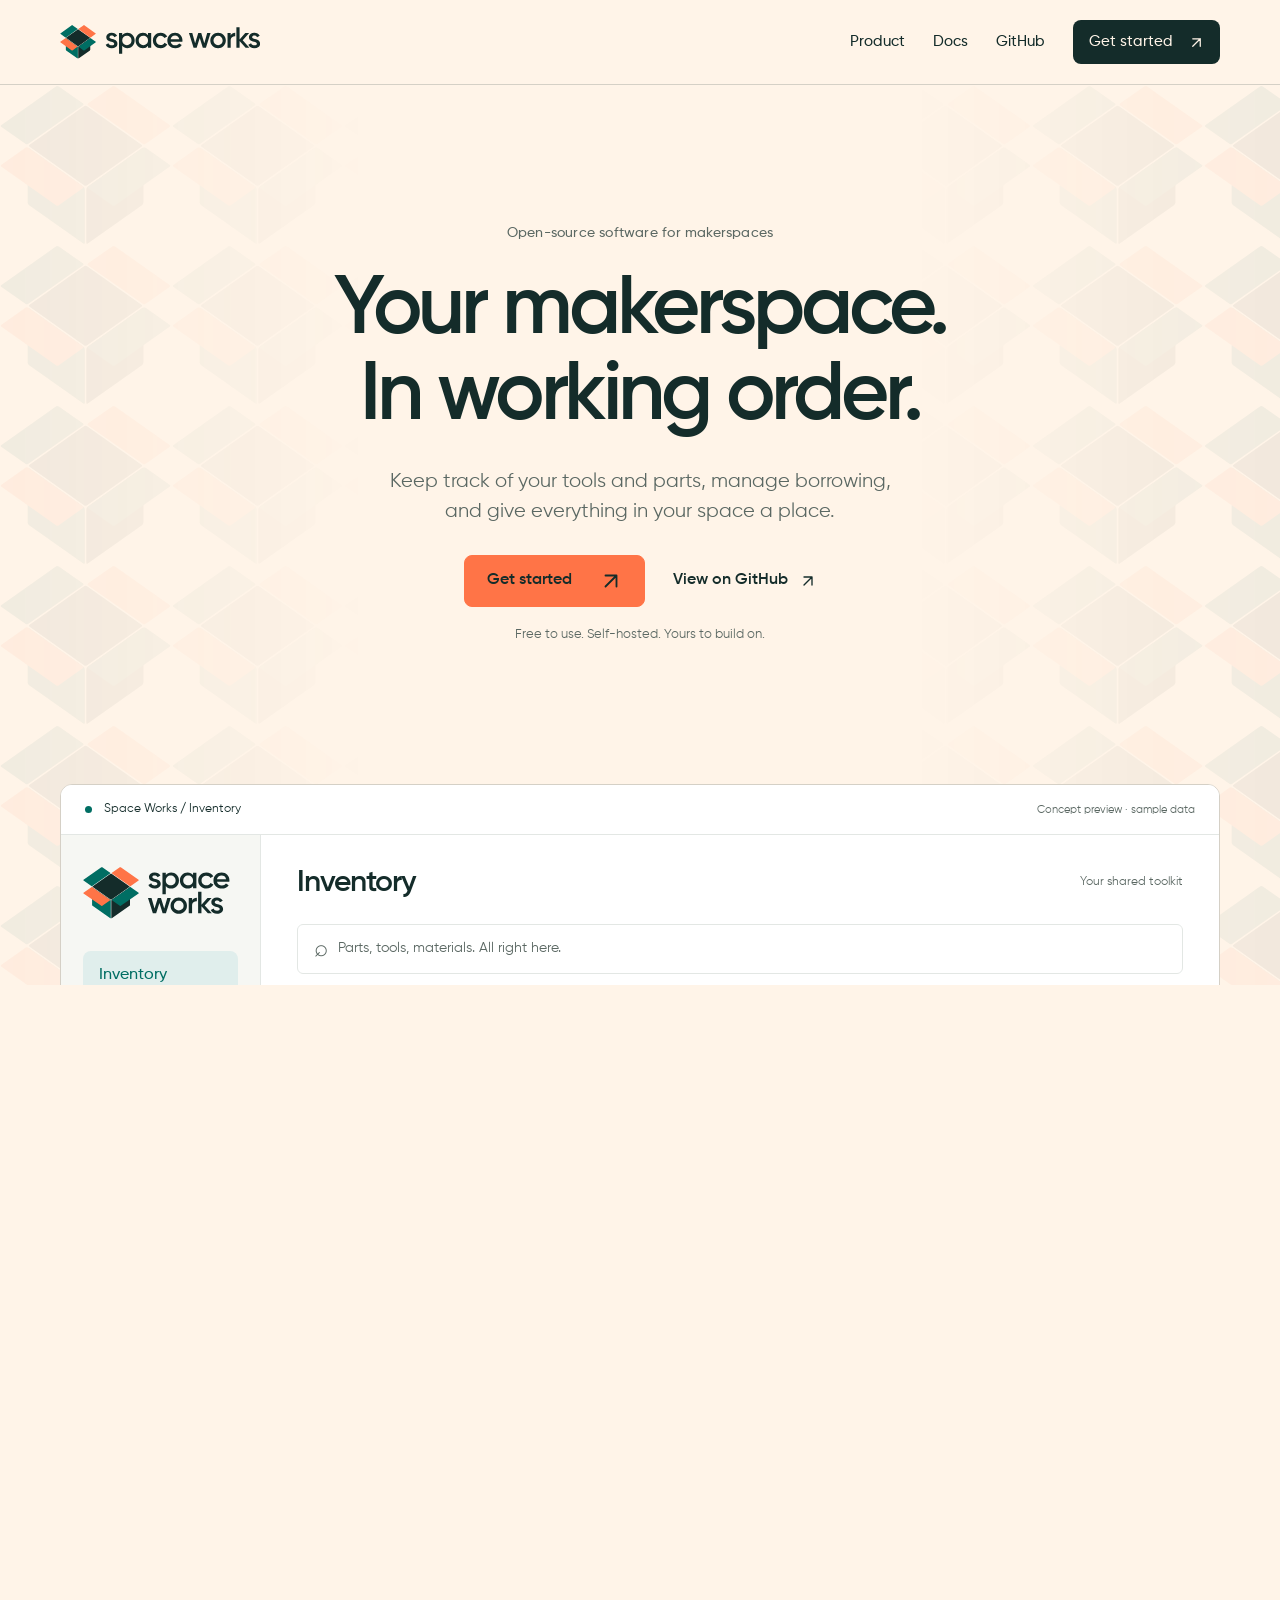
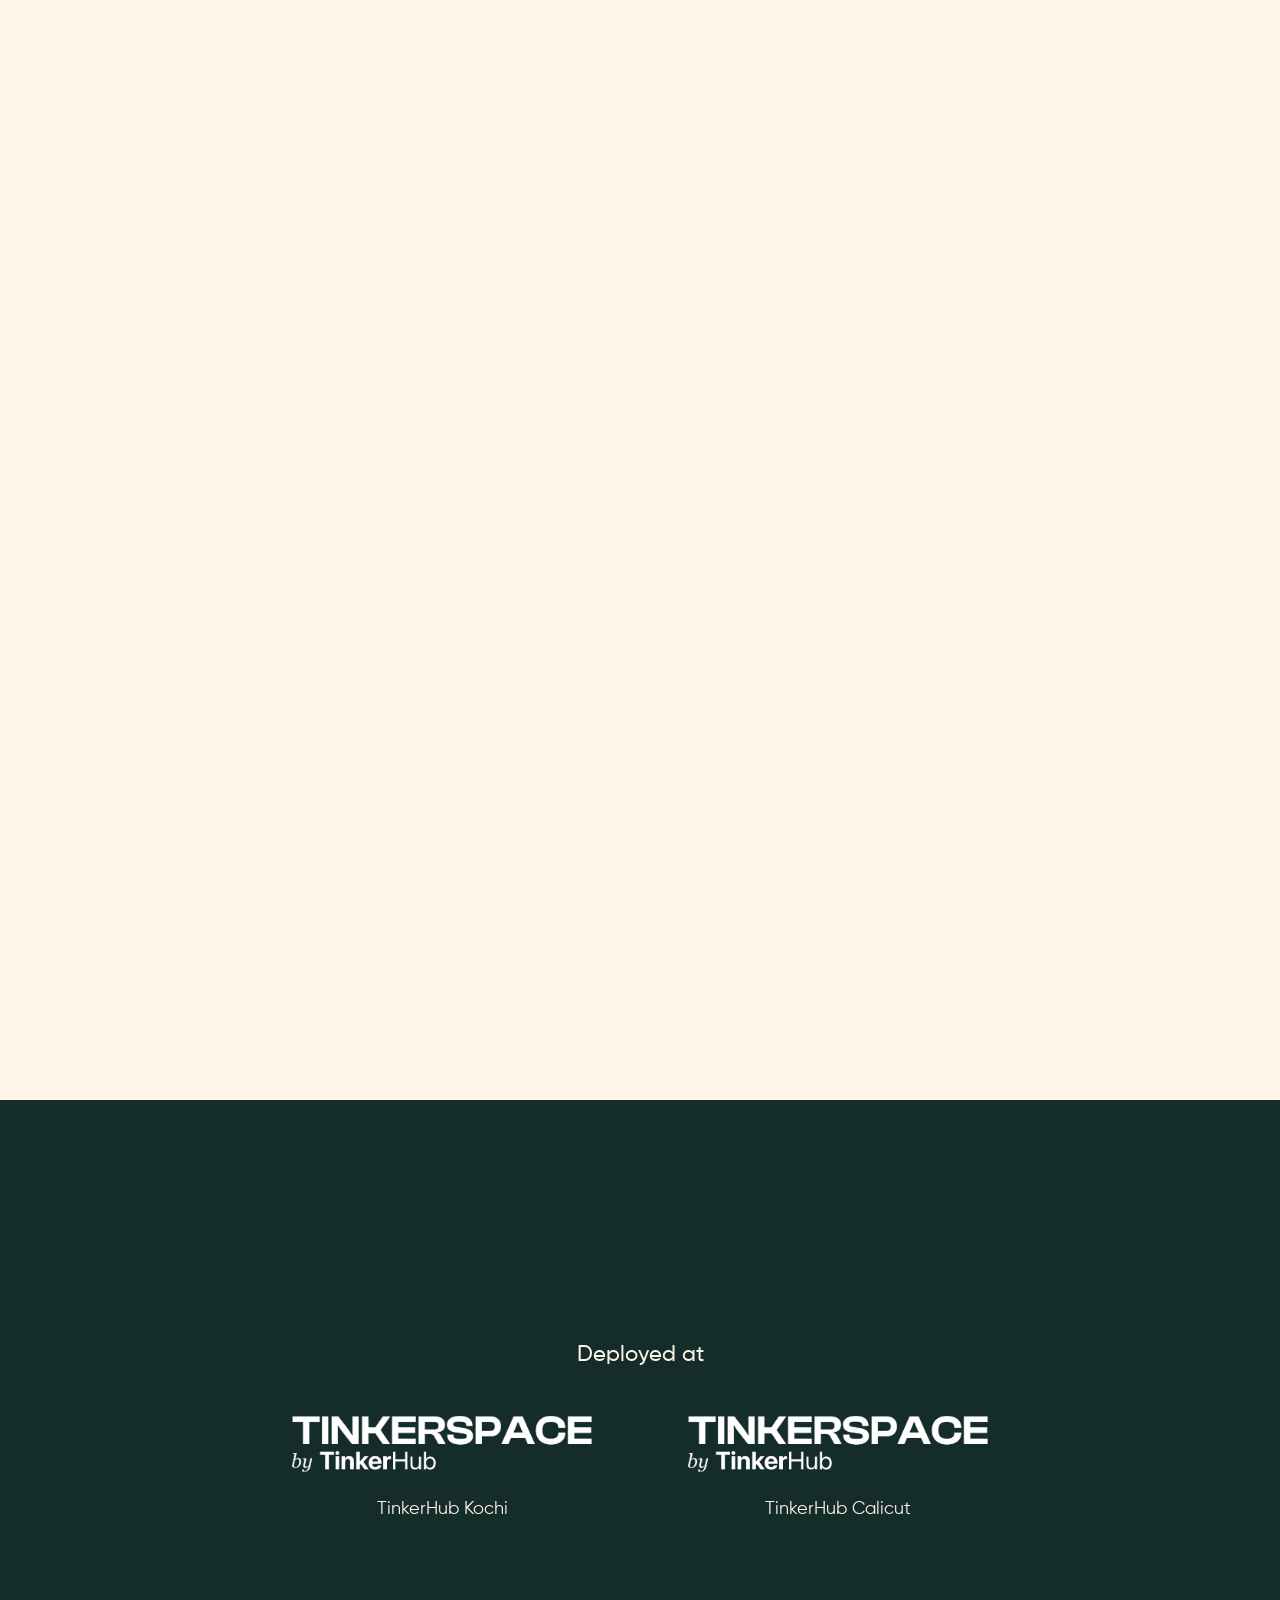
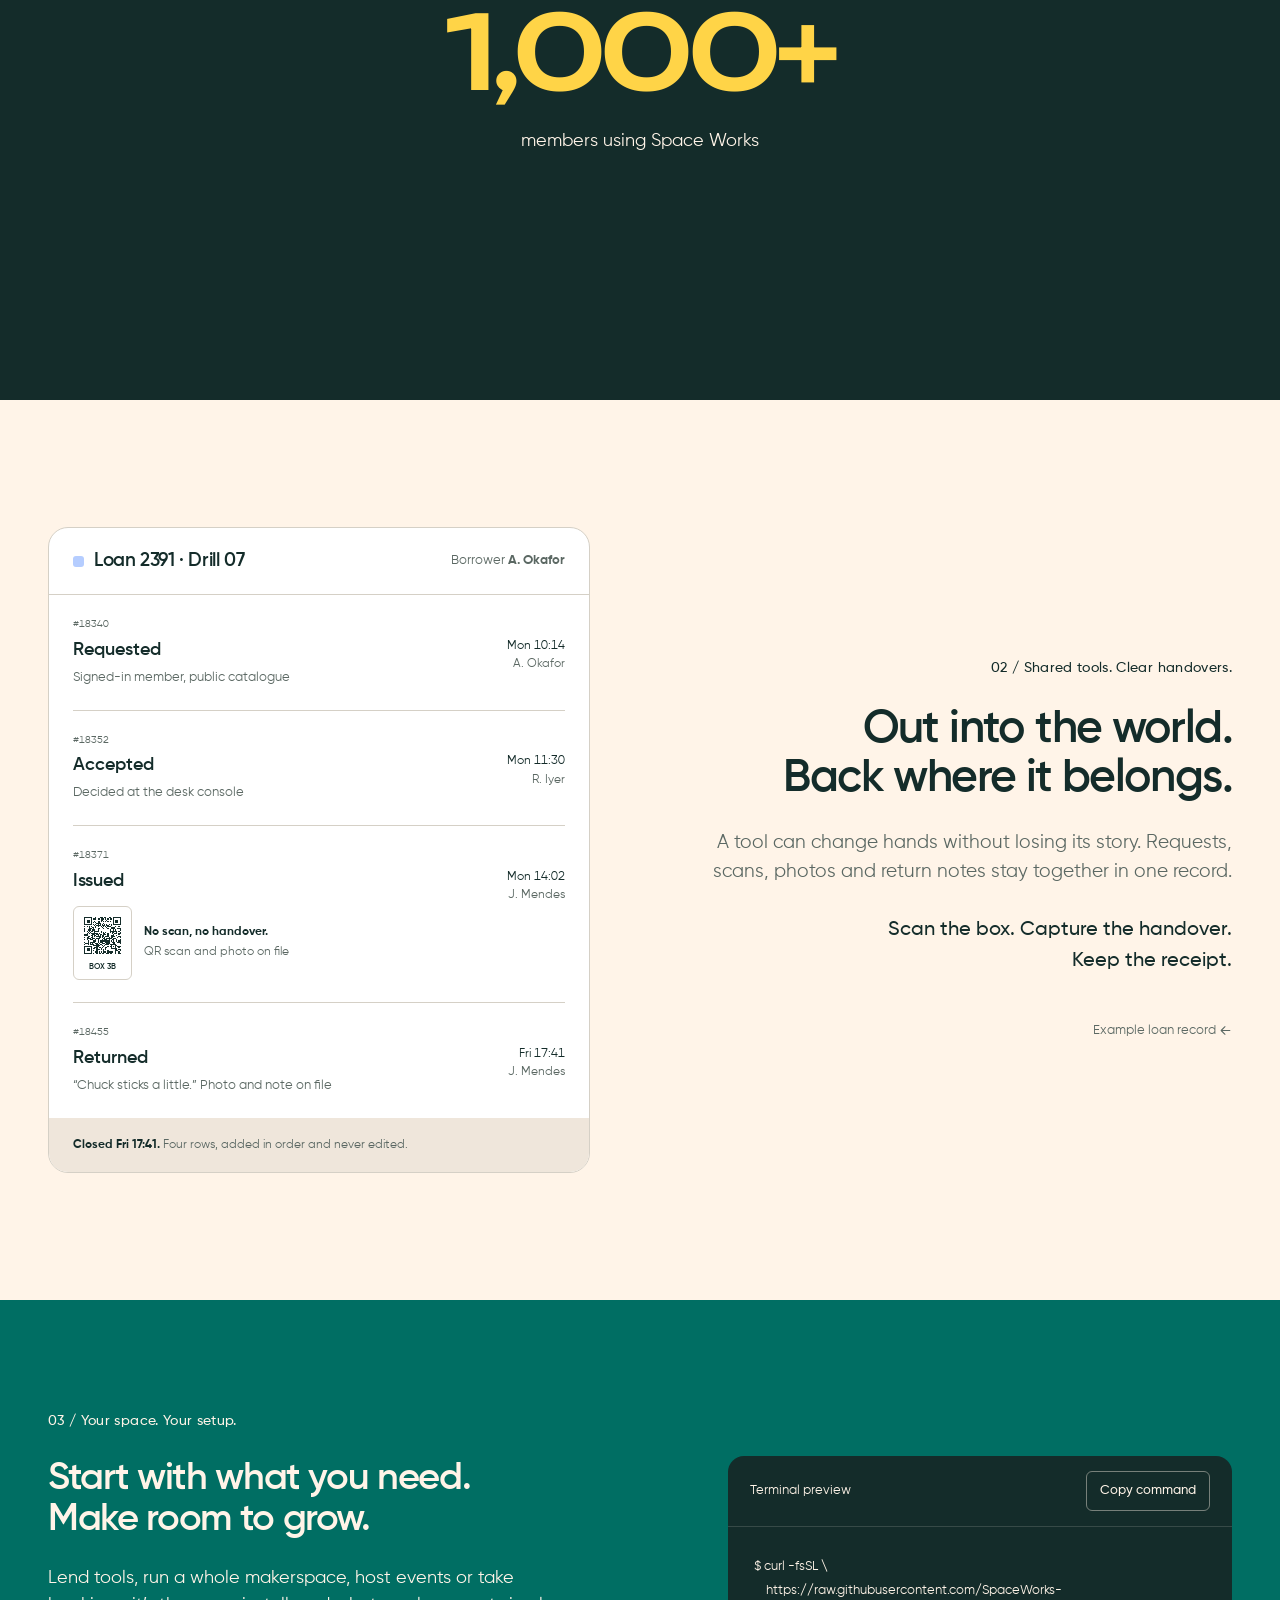
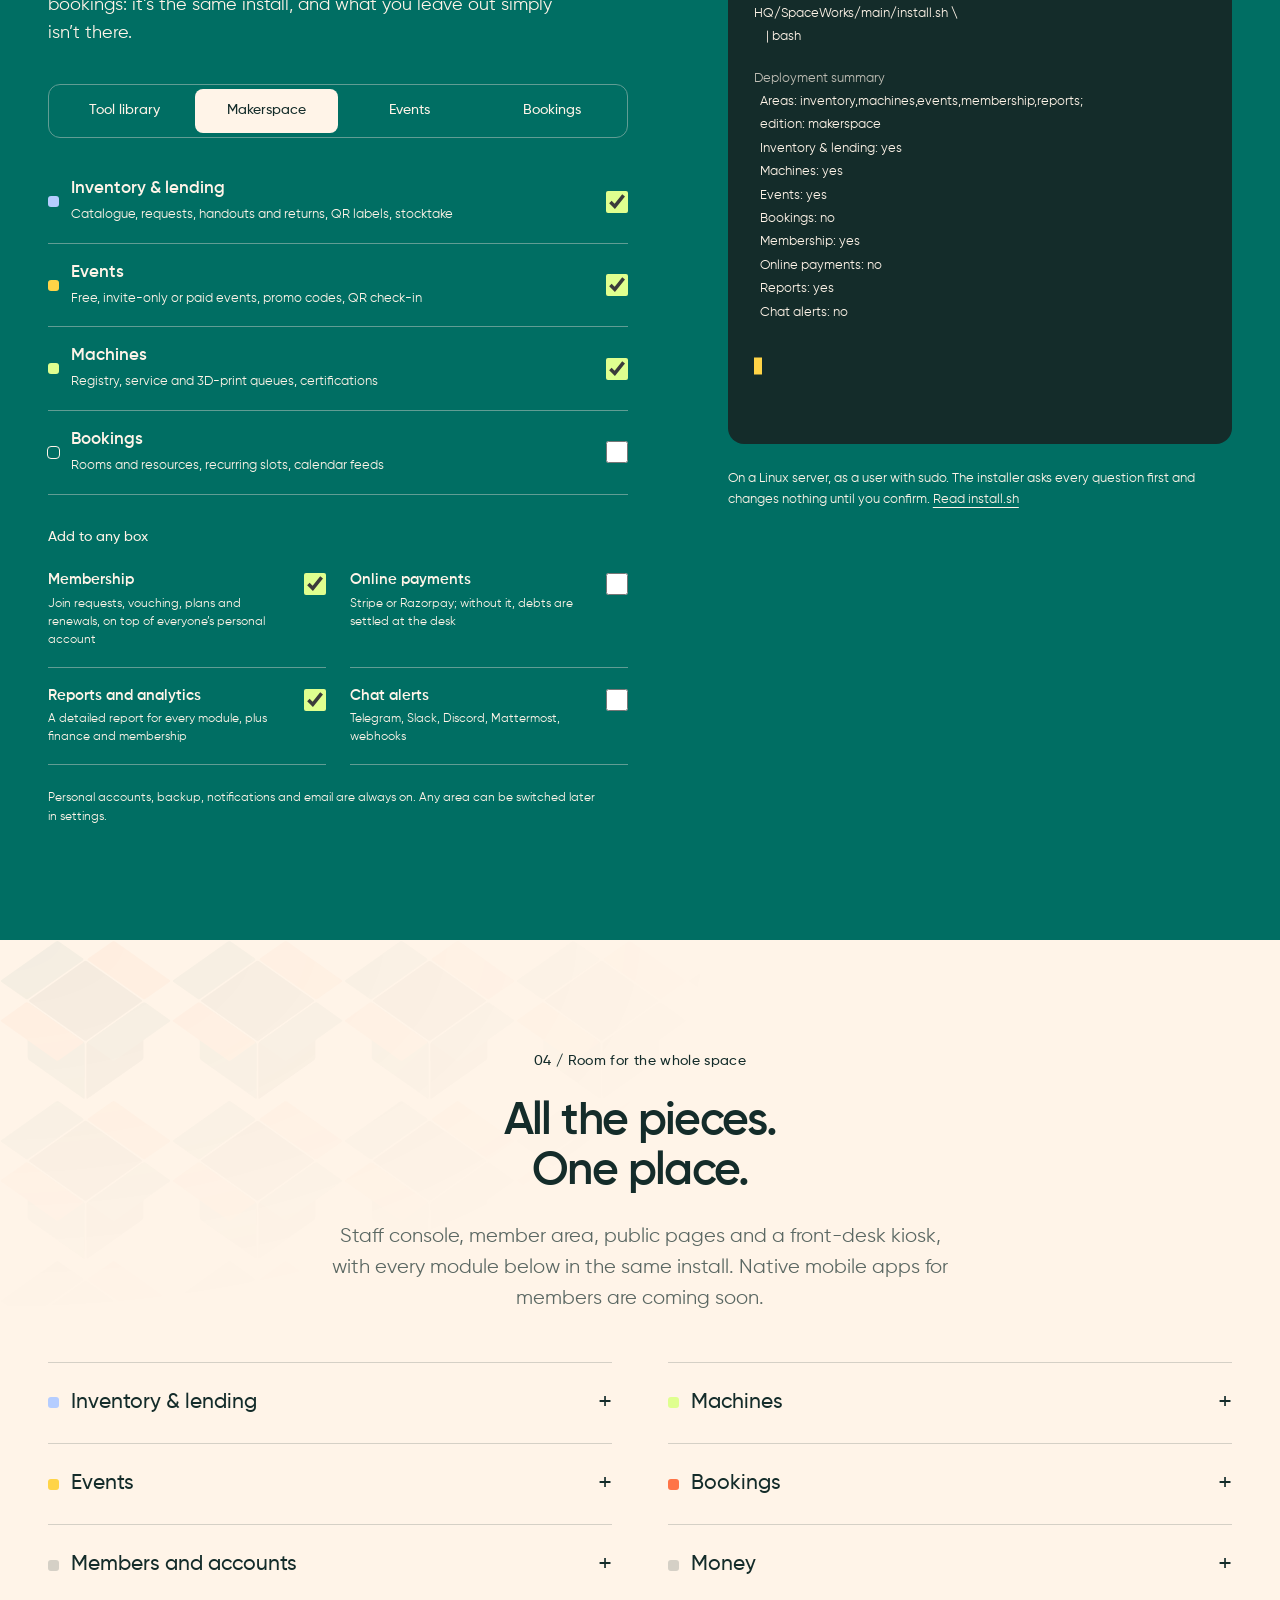
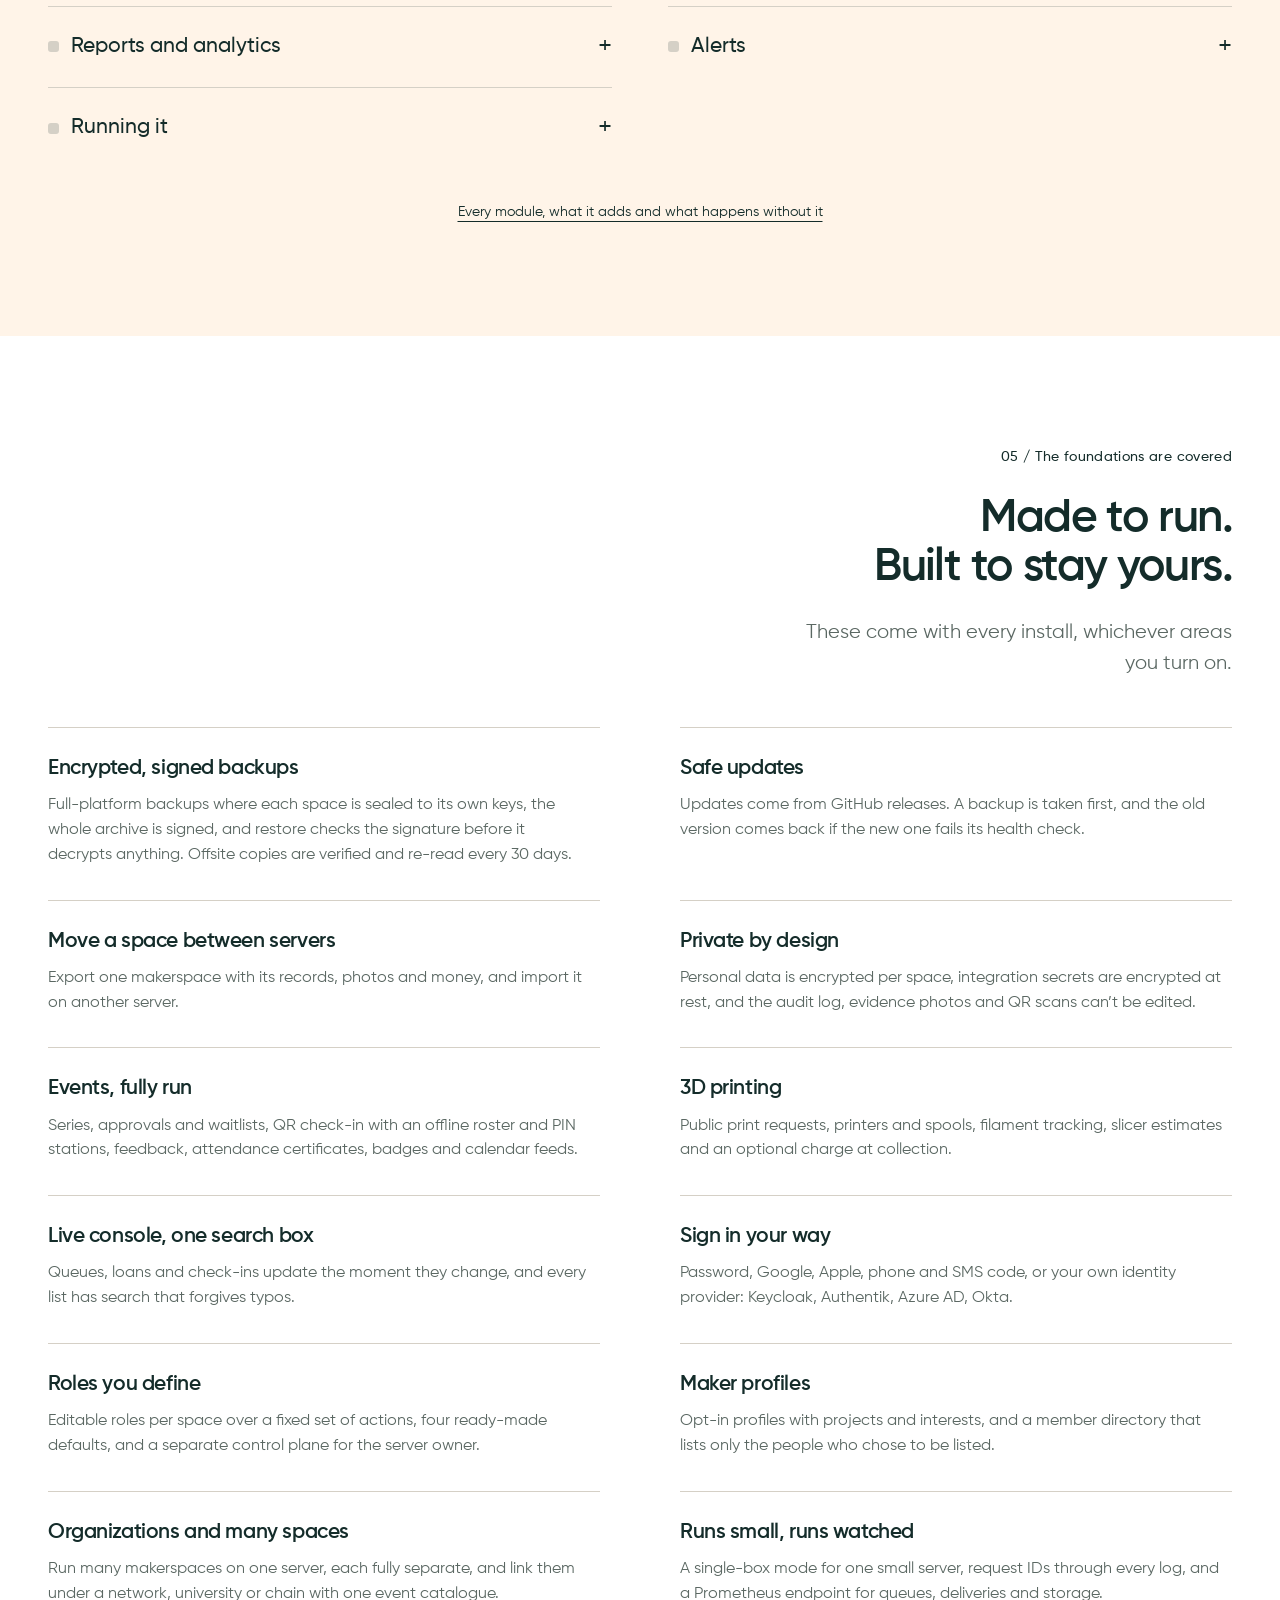
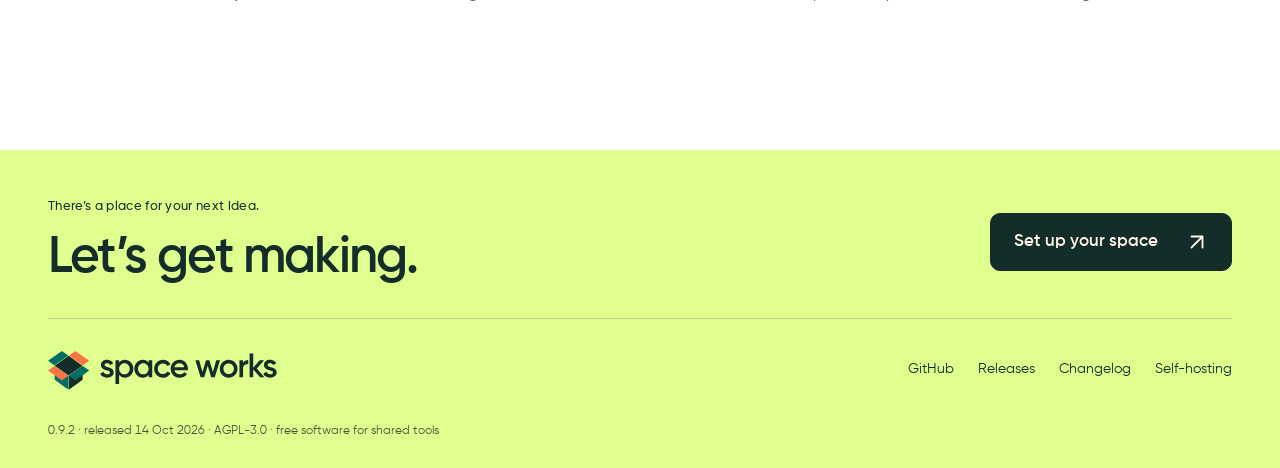
==== commit 36af168a: "Remove dark mode and improve landing page interactions" ====
--- a/index.html
+++ b/index.html
@@ -5,10 +5,10 @@
   <meta name="viewport" content="width=device-width, initial-scale=1">
   <title>Space Works — Your makerspace. In working order.</title>
   <meta name="description" content="Free, self-hosted software for makerspaces and tool libraries. Every handover is scanned, photographed and kept on a record nobody can quietly edit.">
-  <meta name="theme-color" content="#FFF4E8" media="(prefers-color-scheme: light)">
-  <meta name="theme-color" content="#142C2A" media="(prefers-color-scheme: dark)">
+  <meta name="theme-color" content="#FFF4E8">
   <link rel="icon" href="assets/mark.svg" type="image/svg+xml">
   <link rel="preload" href="fonts/Gilroy-Regular.woff" as="font" type="font/woff" crossorigin>
+  <link rel="preload" href="fonts/Gilroy-SemiBold.woff" as="font" type="font/woff" crossorigin>
   <link rel="apple-touch-icon" href="assets/apple-touch-icon.png">
   <meta property="og:title" content="Space Works — Your makerspace. In working order.">
   <meta property="og:description" content="A place for every tool, part and possibility. Free, self-hosted software for makerspaces and tool libraries.">
@@ -18,15 +18,7 @@
   <meta property="og:image:height" content="630">
   <meta property="og:image:alt" content="Space Works open-box logo on a warm cream background">
   <meta name="twitter:card" content="summary_large_image">
-  <meta name="color-scheme" content="light dark">
-  <script>
-    (function () {
-      var saved = null;
-      try { saved = localStorage.getItem("sw-theme"); } catch (e) {}
-      var dark = saved ? saved === "dark" : window.matchMedia("(prefers-color-scheme: dark)").matches;
-      document.documentElement.dataset.theme = dark ? "dark" : "light";
-    })();
-  </script>
+  <meta name="color-scheme" content="light">
   <link rel="stylesheet" href="styles.css">
 </head>
 <body>
@@ -34,7 +26,7 @@
 
   <header class="top">
     <div class="wrap bar">
-      <a class="brand" href="#main" aria-label="Space Works home"><img class="logo-light" src="assets/brand/lockup-horizontal.svg" width="360" height="58" alt=""><img class="logo-dark" src="assets/brand/lockup-horizontal-reversed.svg" width="360" height="58" alt=""></a>
+      <a class="brand" href="#main" aria-label="Space Works home"><img src="assets/brand/lockup-horizontal.svg" width="360" height="58" alt=""></a>
       <nav class="nav" aria-label="Main">
         <div class="nav-links">
           <a href="#workspace">Product</a>
@@ -43,9 +35,6 @@
           <a class="nav-start" href="#install">Get started <svg class="arrow" viewBox="0 0 24 24" width="24" height="24" fill="none" stroke="currentColor" stroke-width="2" stroke-linecap="round" stroke-linejoin="round" aria-hidden="true" focusable="false"><path d="M6 18 18 6M6 6h12v12"/></svg></a>
         </div>
         <details class="mobile-menu"><summary>Menu</summary><nav aria-label="Mobile"><a href="#workspace">Product</a><a href="https://github.com/SpaceWorks-HQ/SpaceWorks/blob/main/docs/self-hosting.md">Docs</a><a href="https://github.com/SpaceWorks-HQ/SpaceWorks">GitHub</a><a href="#install">Get started</a></nav></details>
-        <button class="icon-only" type="button" data-theme-toggle aria-label="Switch to dark theme">
-          <svg viewBox="0 0 16 16" aria-hidden="true"><path d="M13.5 9.6A5.6 5.6 0 0 1 6.4 2.5a5.6 5.6 0 1 0 7.1 7.1Z" fill="none" stroke="currentColor" stroke-width="1.4" stroke-linejoin="round"/></svg>
-        </button>
       </nav>
     </div>
   </header>
@@ -354,7 +343,7 @@
   <footer class="colophon">
     <div class="wrap closing-inner"><div><p class="eyebrow">There’s a place for your next idea.</p><h2 id="closing-heading">Let’s get making.</h2></div><a class="btn btn-solid" href="#install">Set up your space <svg class="arrow" viewBox="0 0 24 24" width="24" height="24" fill="none" stroke="currentColor" stroke-width="2" stroke-linecap="round" stroke-linejoin="round" aria-hidden="true" focusable="false"><path d="M6 18 18 6M6 6h12v12"/></svg></a></div>
     <div class="wrap colophon-row">
-      <a class="brand" href="#main" aria-label="Space Works home"><img class="logo-light" src="assets/brand/lockup-horizontal.svg" width="360" height="58" alt=""><img class="logo-dark" src="assets/brand/lockup-horizontal-reversed.svg" width="360" height="58" alt=""></a>
+      <a class="brand" href="#main" aria-label="Space Works home"><img src="assets/brand/lockup-horizontal.svg" width="360" height="58" alt=""></a>
       <p class="code-text">0.9.2 · released 14 Oct 2026 · AGPL-3.0 · free software for shared tools</p>
       <nav aria-label="Project">
         <a href="https://github.com/SpaceWorks-HQ/SpaceWorks">GitHub</a>
--- a/styles.css
+++ b/styles.css
@@ -12,11 +12,6 @@
   --page: var(--cream); --panel: #fff; --text: var(--ink); --muted: #5B6863;
   --line: #D5D0C6; --hover: #EFE6DB; --action: var(--teal); --action-text: var(--cream);
   --action-hover: #02675D; --focus: var(--teal); --radius: 20px; color-scheme: light;
-}
-:root[data-theme="dark"] {
-  --page: var(--ink); --panel: #223835; --text: var(--cream); --muted: #C0BEB5;
-  --line: #374A47; --hover: #2E423F; --action: var(--citron); --action-text: var(--ink);
-  --action-hover: #CBEA85; --focus: var(--citron); color-scheme: dark;
 }
 * { box-sizing: border-box; }
 html { scroll-behavior: smooth; scroll-padding-top: 28px; }
@@ -55,11 +50,6 @@
 .top .brand img { width: 210px; }
 .brand { display: inline-block; flex: none; padding-block: 12px; }
 .brand img { width: 298px; }
-.brand .logo-dark { display: none; }
-:root[data-theme="dark"] .brand .logo-light { display: none; }
-:root[data-theme="dark"] .brand .logo-dark { display: block; }
-:root[data-theme="dark"] :is(.top, .colophon) .brand .logo-light { display: block; }
-:root[data-theme="dark"] :is(.top, .colophon) .brand .logo-dark { display: none; }
 .nav, .nav-links { display: flex; align-items: center; }
 .nav { gap: 20px; }
 .nav-links { gap: 28px; font-size: 15px; font-weight: 500; }
@@ -68,9 +58,6 @@
 .nav-links .nav-start { padding: 10px 16px; background: var(--text); color: var(--page); border-radius: 8px; }
 .nav-start .arrow { margin-left: 12px; }
 .nav-links .nav-start:hover { background: var(--action); color: var(--action-text); text-decoration: none; }
-.icon-only { display: grid; place-items: center; width: 40px; height: 40px; border: 0; border-radius: 8px; color: var(--text); background: transparent; cursor: pointer; }
-.icon-only svg { width: 18px; height: 18px; }
-.icon-only:hover { background: var(--hover); }
 .mobile-menu { display: none; }
 
 /* One continuous scene lets the inventory preview become the second screen. */
@@ -309,7 +296,7 @@
   .colophon-row { gap: 24px; }.colophon-row .brand img { width: 230px; }.colophon-row nav { width: 100%; margin: 0; gap: 20px; }
 }
 @media (max-width: 430px) {
-  .wrap { width: calc(100% - 32px); }.brand img { width: 190px; }.nav { gap: 12px; }.icon-only { width: 38px; height: 38px; }.bar { gap: 12px; }
+  .wrap { width: calc(100% - 32px); }.brand img { width: 190px; }.nav { gap: 12px; }.bar { gap: 12px; }
   .deployment-locations { grid-template-columns: 1fr; gap: 36px; margin-top: 36px; }.deployment-brand { width: 240px; }.deployment-locations a { gap: 16px; }
   .top .brand img { width: 174px; }.hero h1 { font-size: 10.5vw; }.hero .eyebrow { font-size: 11px; }.hero .lede { font-size: 17px; }.hero .hero-note { font-size: 11px; }.hero .actions { gap: 20px; }.hero .btn, .hero .text-link { font-size: 14px; }.hero .btn { gap: 14px; padding-inline: 18px; }
   .actions { gap: 20px; }.btn { font-size: 15px; gap: 20px; padding: 14px 18px; }.text-link { font-size: 15px; gap: 10px; }
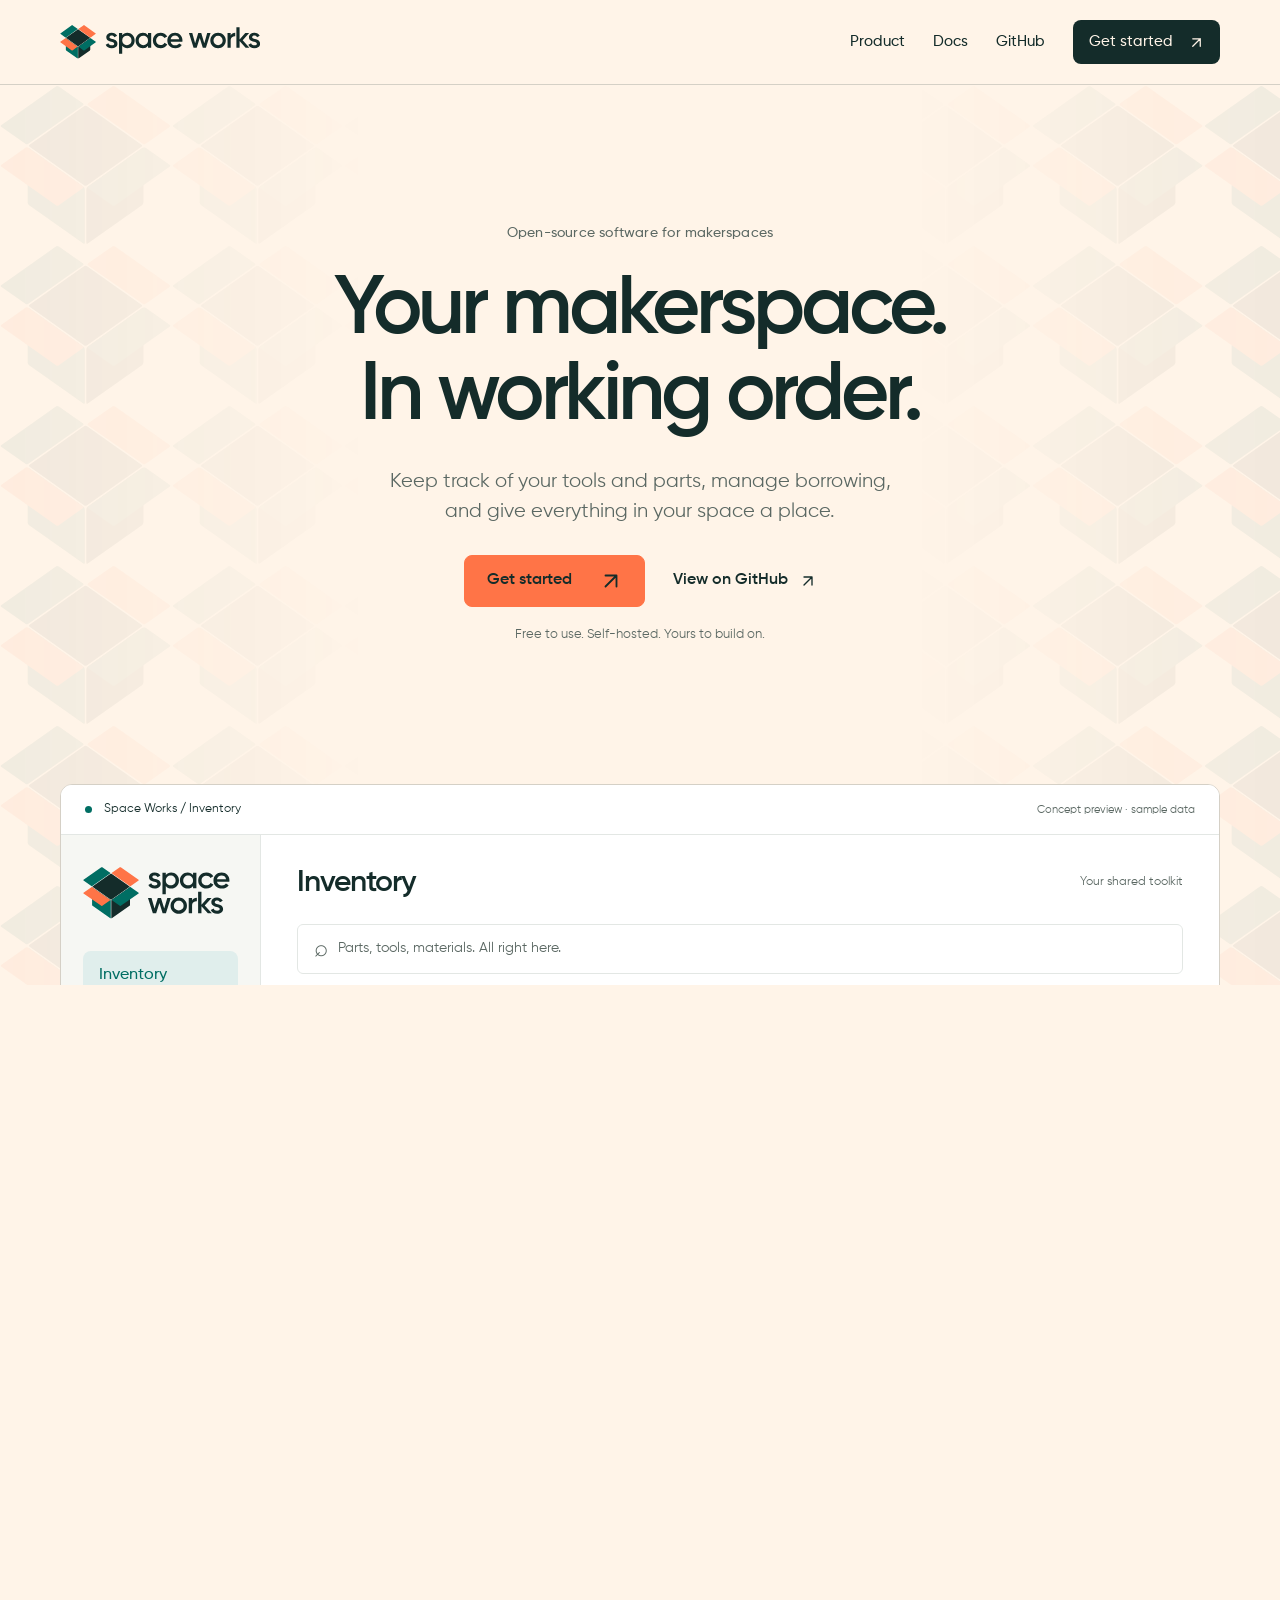
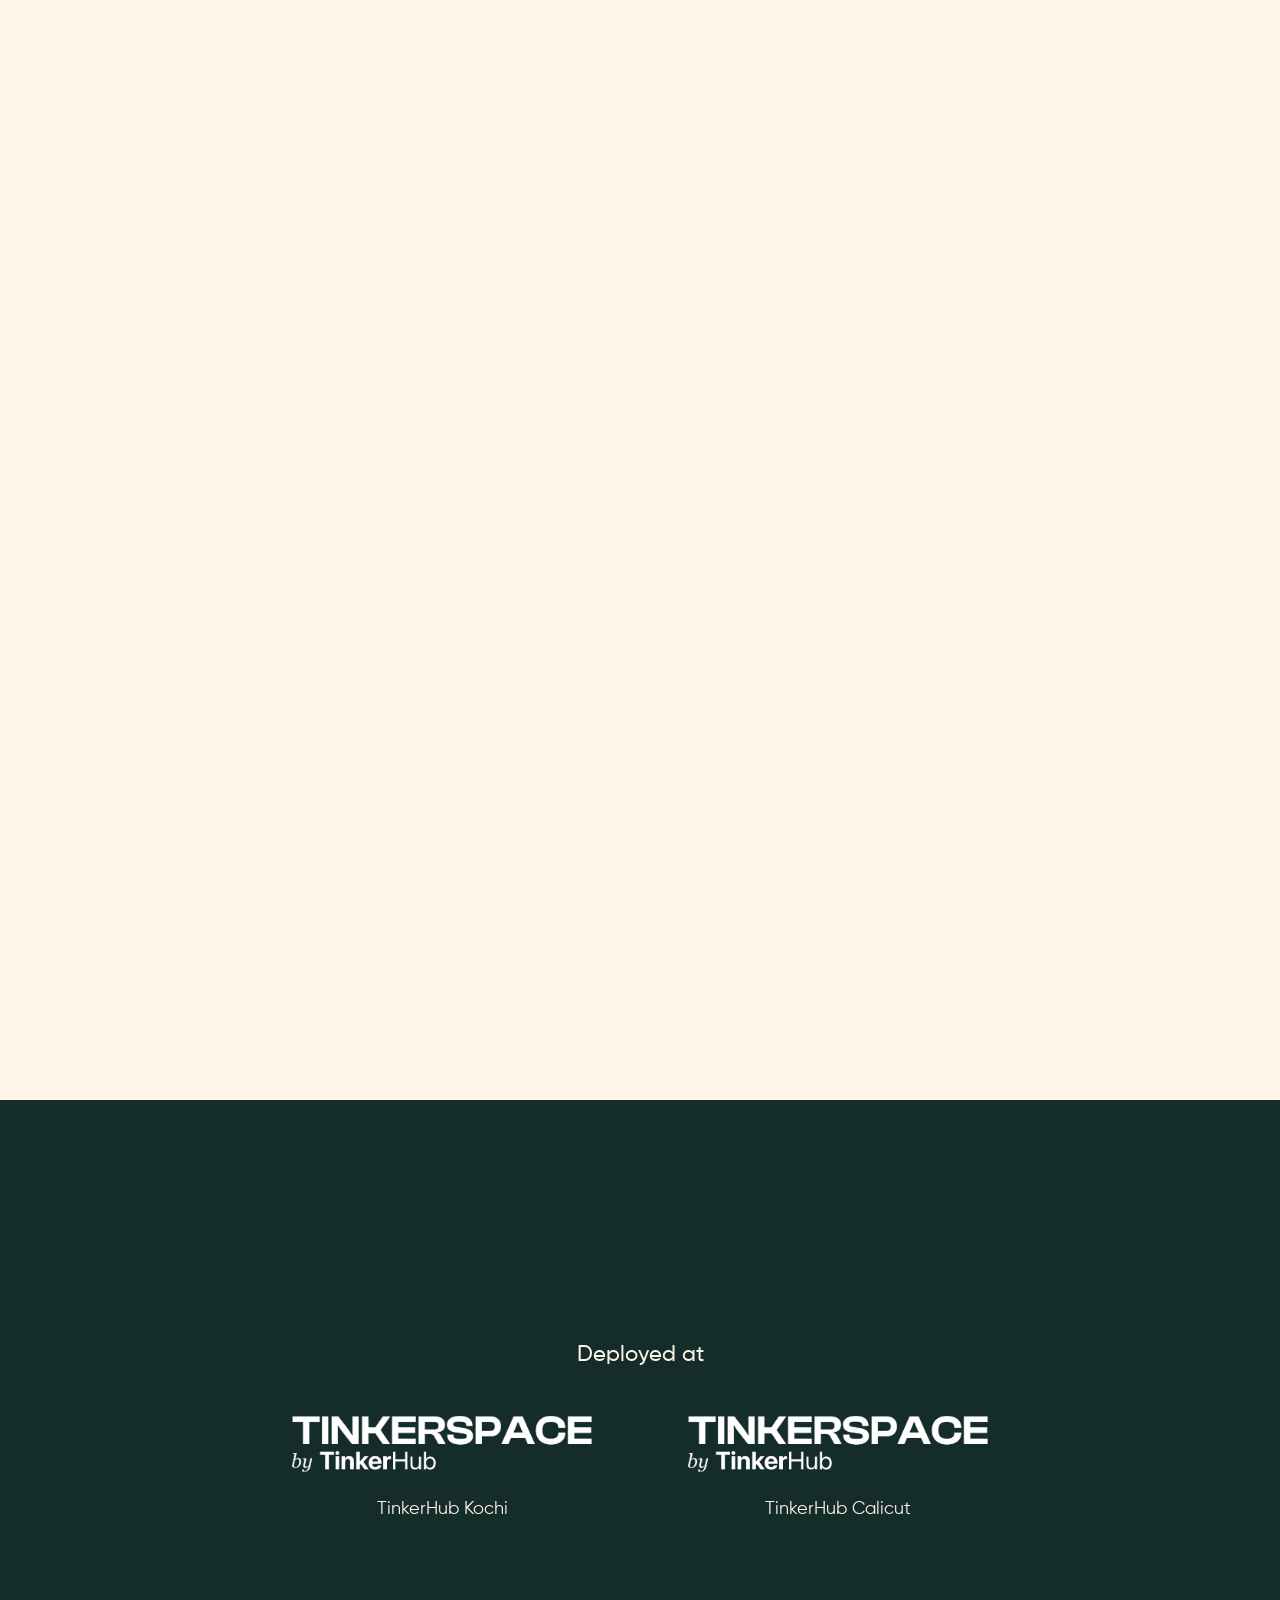
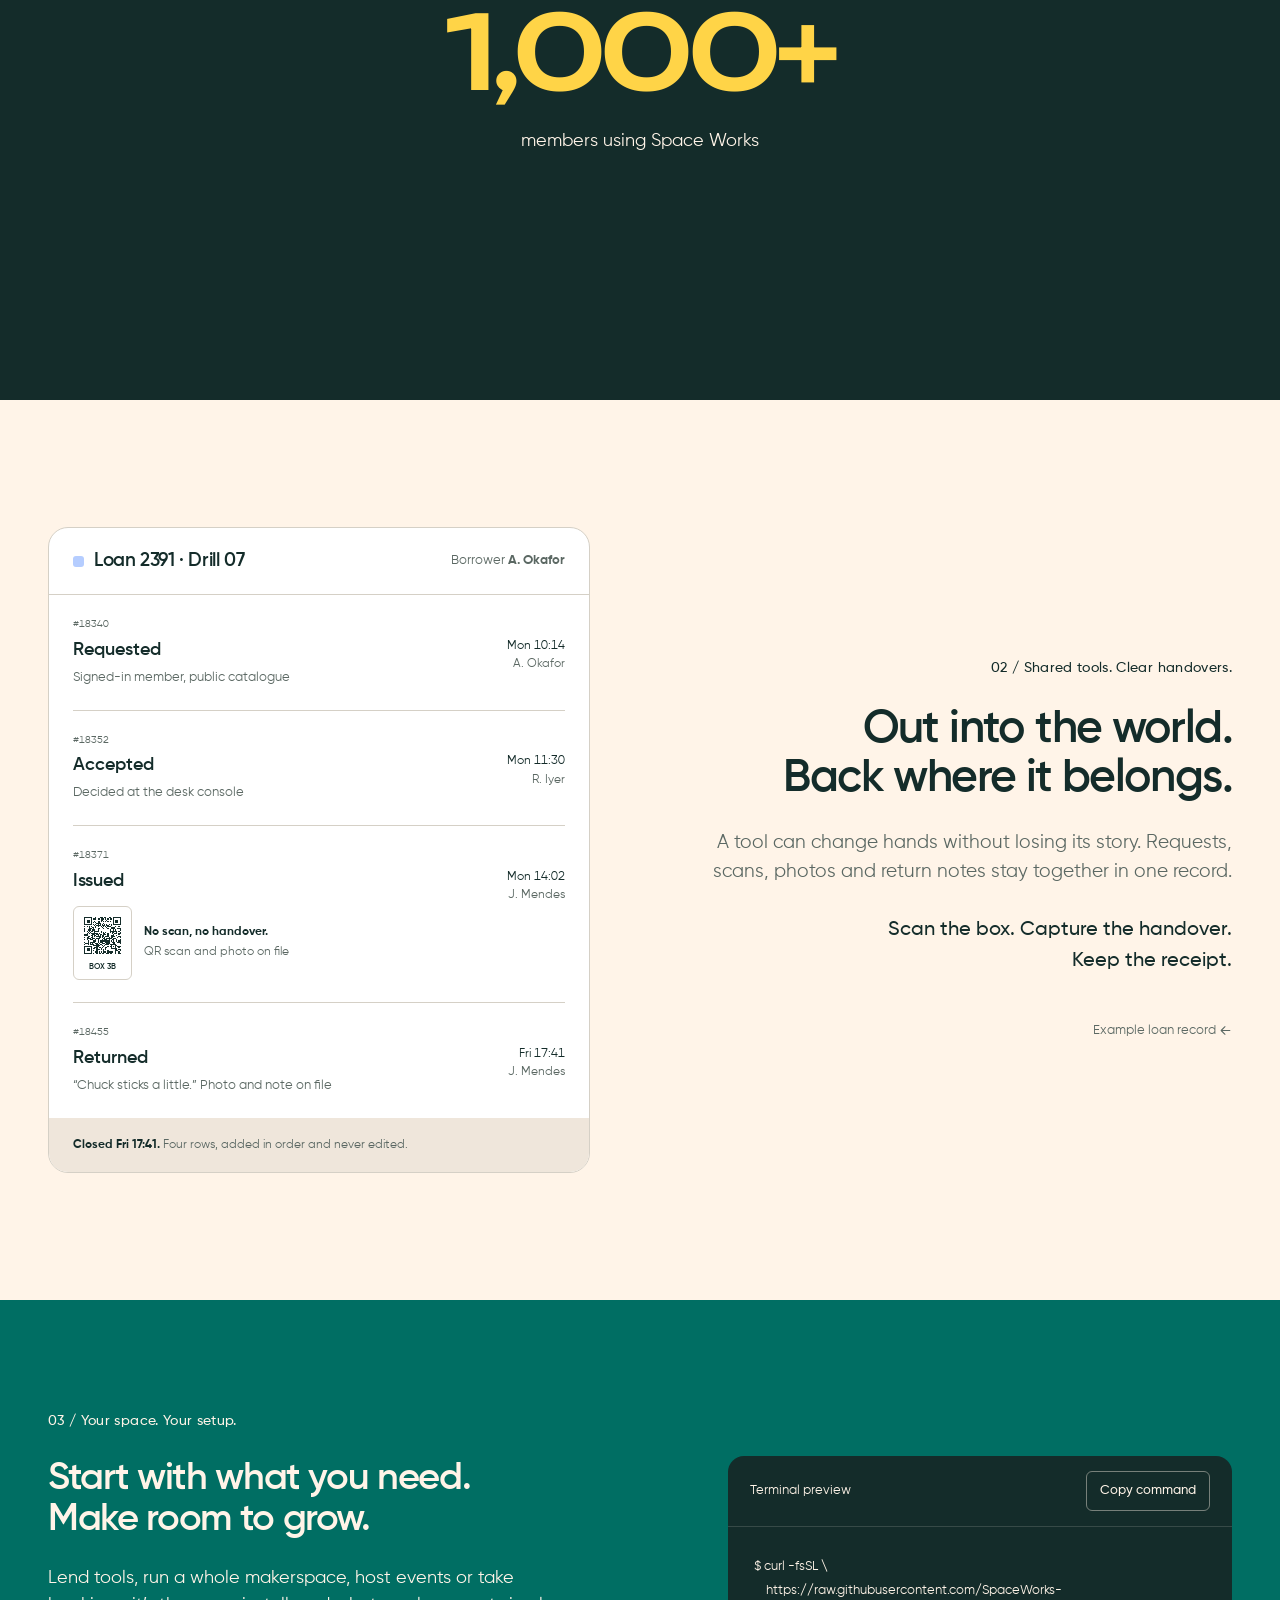
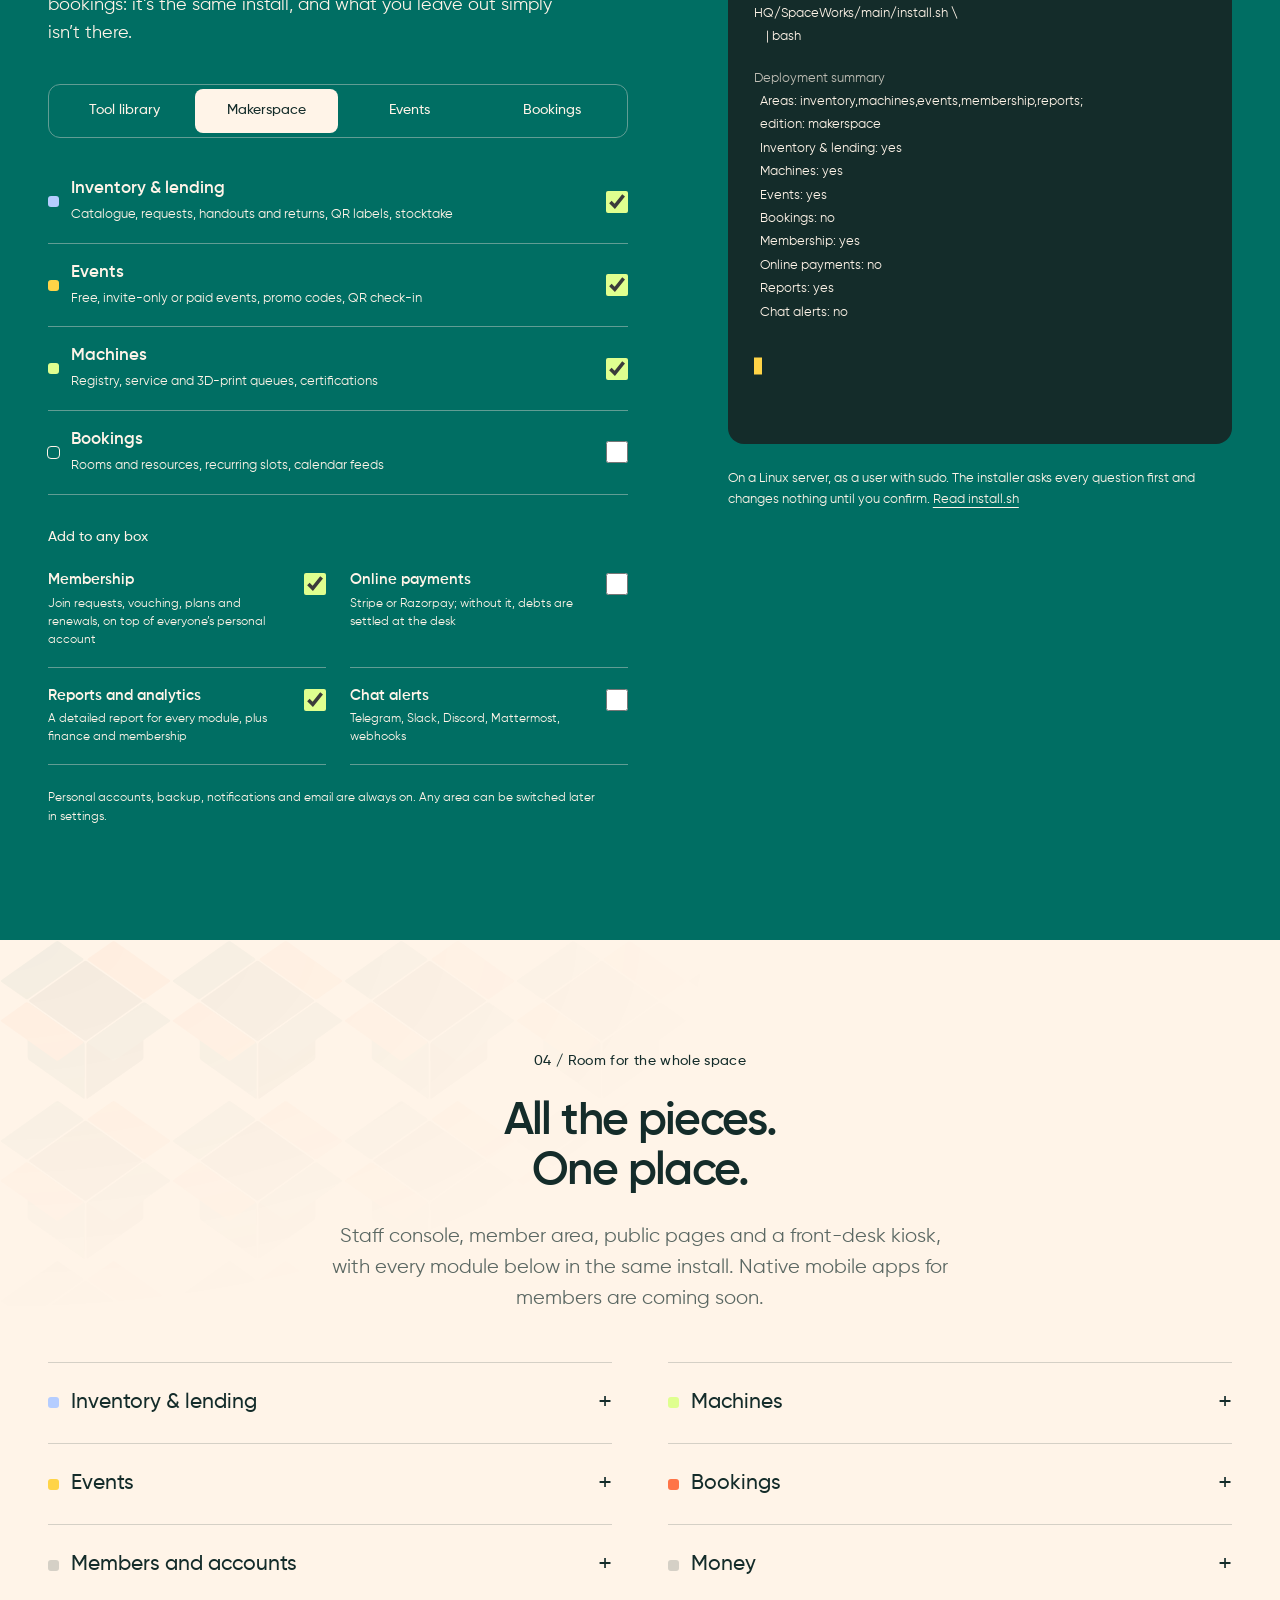
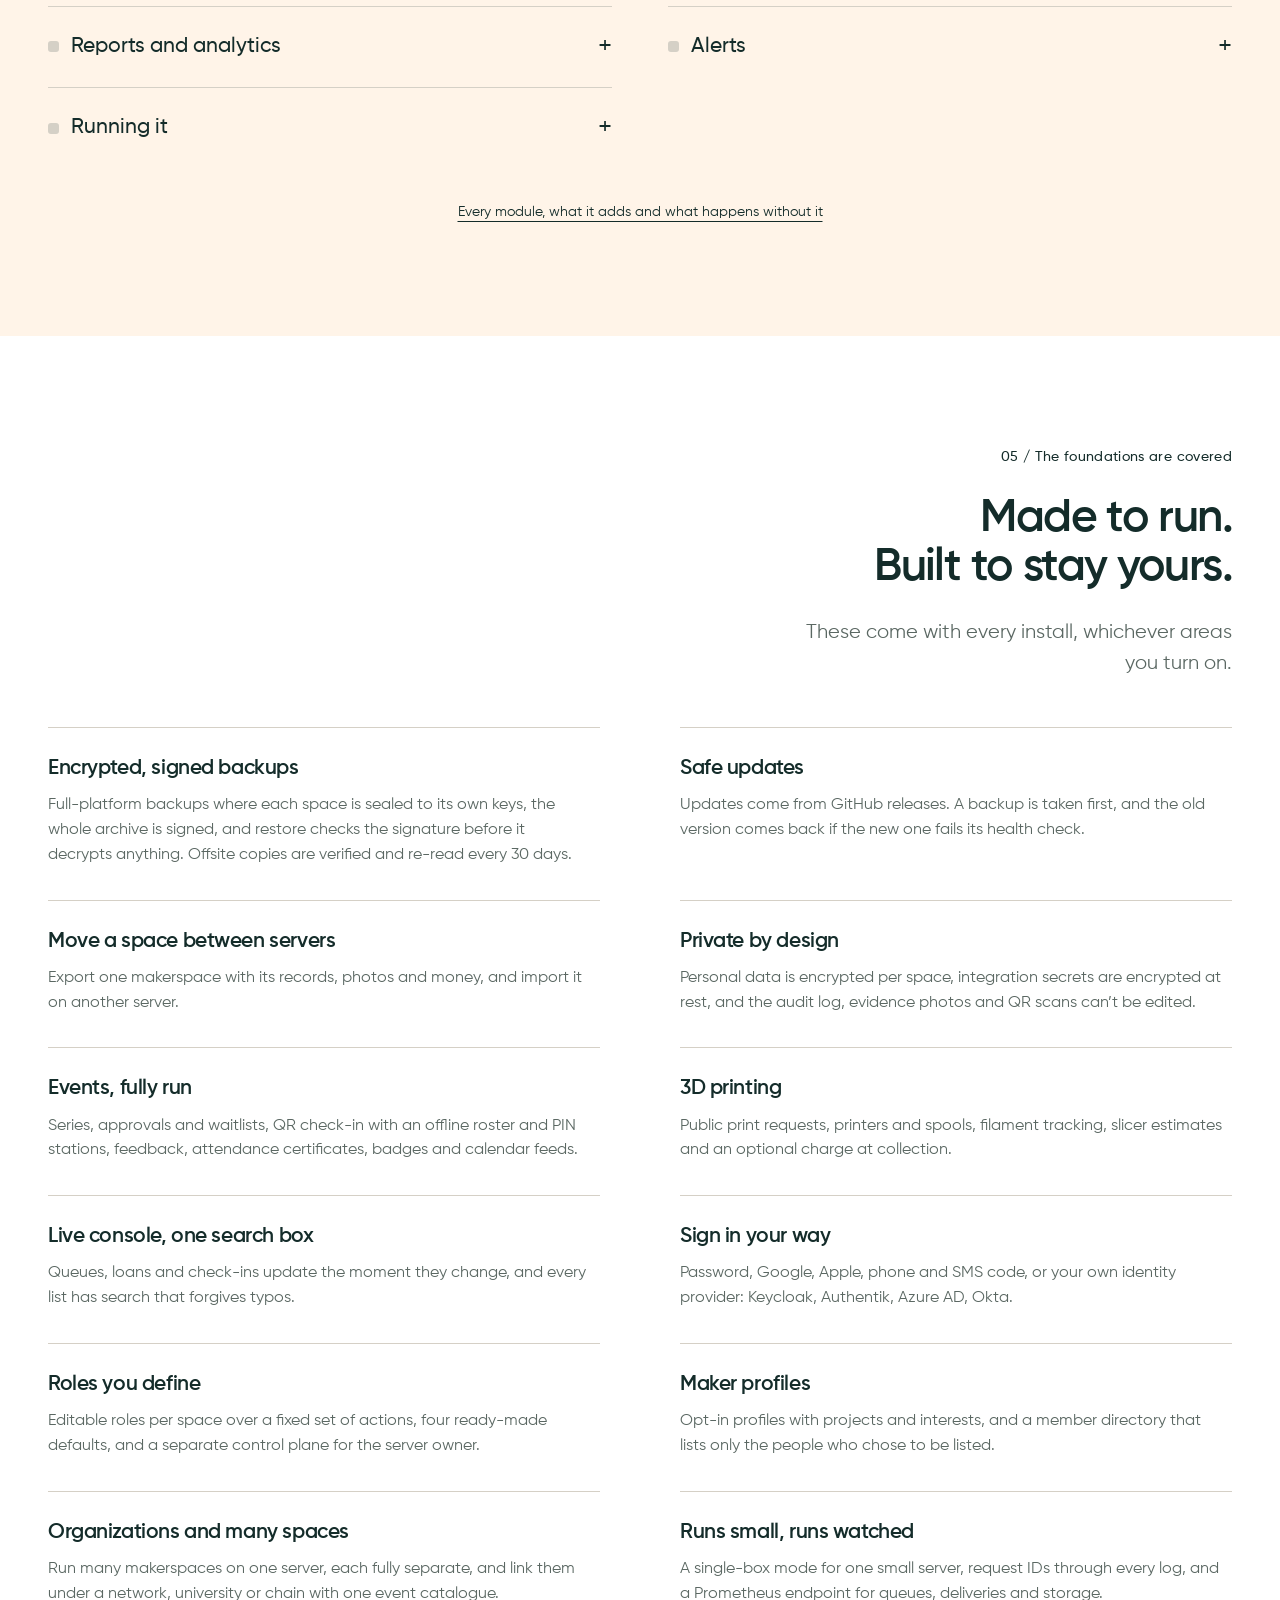
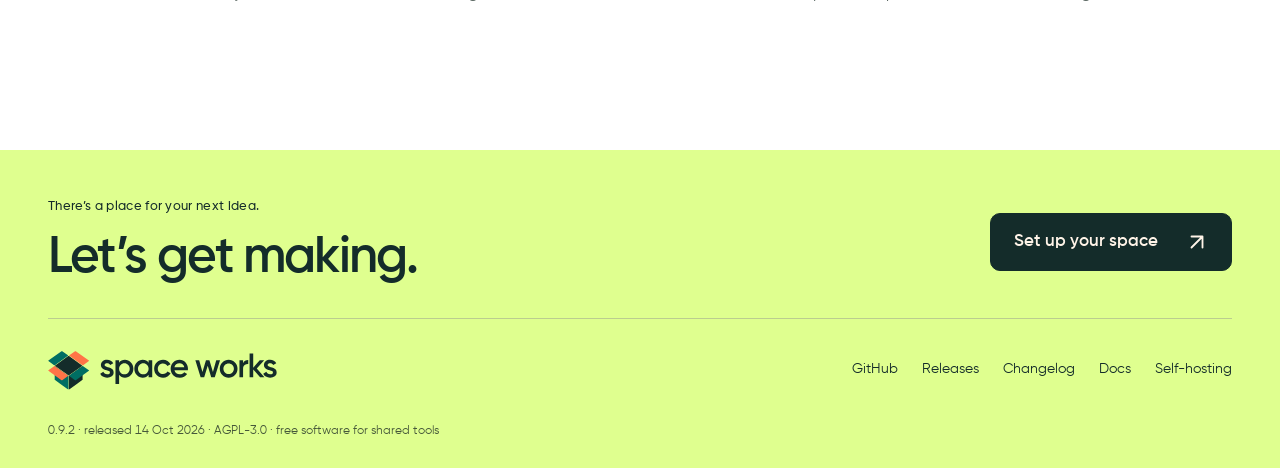
==== commit 9602980b: "Link the landing page to the SpaceWorks docs site Co-Authored-By: Shaan-Shoukath <shaanshoukath4522@" ====
--- a/index.html
+++ b/index.html
@@ -30,11 +30,11 @@
       <nav class="nav" aria-label="Main">
         <div class="nav-links">
           <a href="#workspace">Product</a>
-          <a href="https://github.com/SpaceWorks-HQ/SpaceWorks/blob/main/docs/self-hosting.md">Docs</a>
+          <a href="https://spaceworks-hq.github.io/SpaceWorks-Docs/">Docs</a>
           <a href="https://github.com/SpaceWorks-HQ/SpaceWorks">GitHub</a>
           <a class="nav-start" href="#install">Get started <svg class="arrow" viewBox="0 0 24 24" width="24" height="24" fill="none" stroke="currentColor" stroke-width="2" stroke-linecap="round" stroke-linejoin="round" aria-hidden="true" focusable="false"><path d="M6 18 18 6M6 6h12v12"/></svg></a>
         </div>
-        <details class="mobile-menu"><summary>Menu</summary><nav aria-label="Mobile"><a href="#workspace">Product</a><a href="https://github.com/SpaceWorks-HQ/SpaceWorks/blob/main/docs/self-hosting.md">Docs</a><a href="https://github.com/SpaceWorks-HQ/SpaceWorks">GitHub</a><a href="#install">Get started</a></nav></details>
+        <details class="mobile-menu"><summary>Menu</summary><nav aria-label="Mobile"><a href="#workspace">Product</a><a href="https://spaceworks-hq.github.io/SpaceWorks-Docs/">Docs</a><a href="https://github.com/SpaceWorks-HQ/SpaceWorks">GitHub</a><a href="#install">Get started</a></nav></details>
       </nav>
     </div>
   </header>
@@ -274,7 +274,7 @@
               <li><b>Updates</b> from GitHub releases, with a backup first</li>
             </ul></details>
         </div>
-        <p class="modules-foot"><a href="https://github.com/SpaceWorks-HQ/SpaceWorks/blob/main/docs/MODULES.md">Every module, what it adds and what happens without it</a></p>
+        <p class="modules-foot"><a href="https://spaceworks-hq.github.io/SpaceWorks-Docs/guides/modules/">Every module, what it adds and what happens without it</a></p>
       </div>
     </section>
     <section id="features" class="features-section section" aria-labelledby="features-heading">
@@ -349,7 +349,8 @@
         <a href="https://github.com/SpaceWorks-HQ/SpaceWorks">GitHub</a>
         <a href="https://github.com/SpaceWorks-HQ/SpaceWorks/releases">Releases</a>
         <a href="https://github.com/SpaceWorks-HQ/SpaceWorks/blob/main/CHANGELOG.md">Changelog</a>
-        <a href="https://github.com/SpaceWorks-HQ/SpaceWorks/blob/main/docs/self-hosting.md">Self-hosting</a>
+        <a href="https://spaceworks-hq.github.io/SpaceWorks-Docs/">Docs</a>
+        <a href="https://spaceworks-hq.github.io/SpaceWorks-Docs/install/one-line-install/">Self-hosting</a>
       </nav>
     </div>
   </footer>
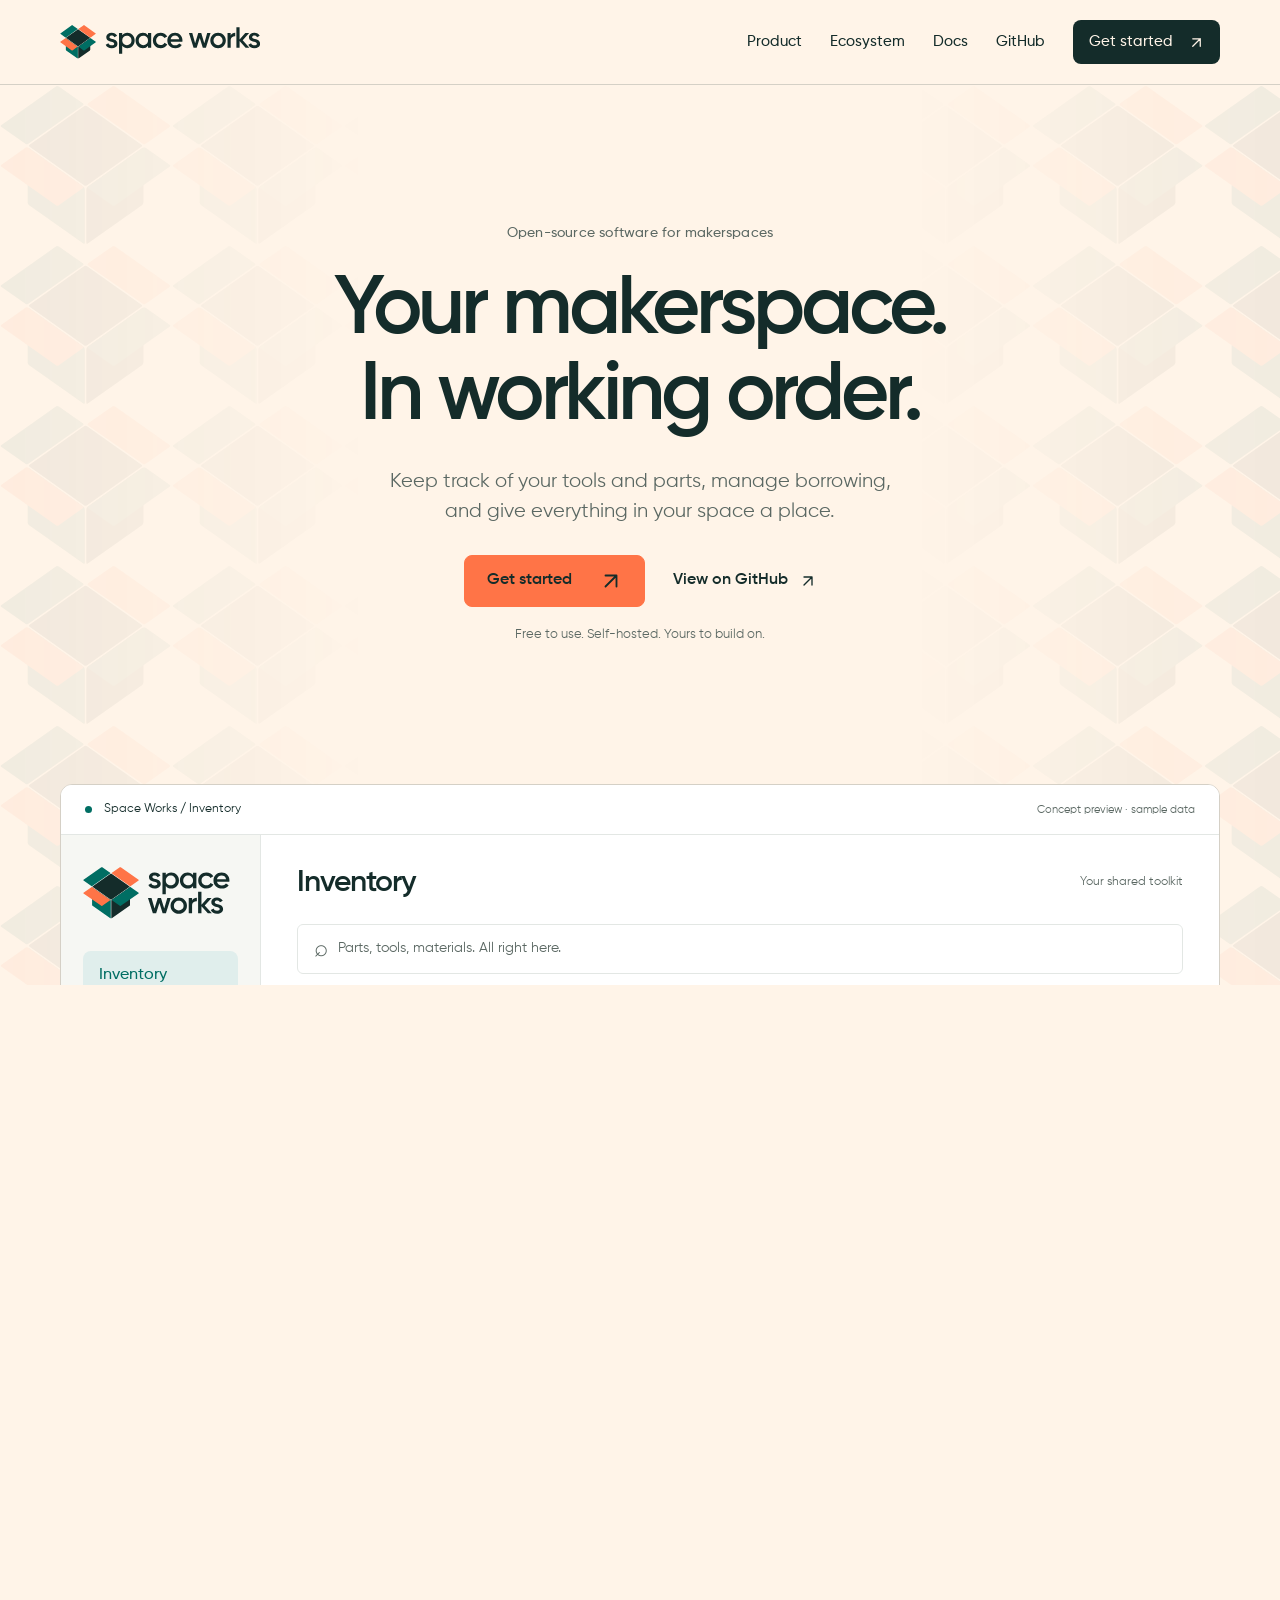
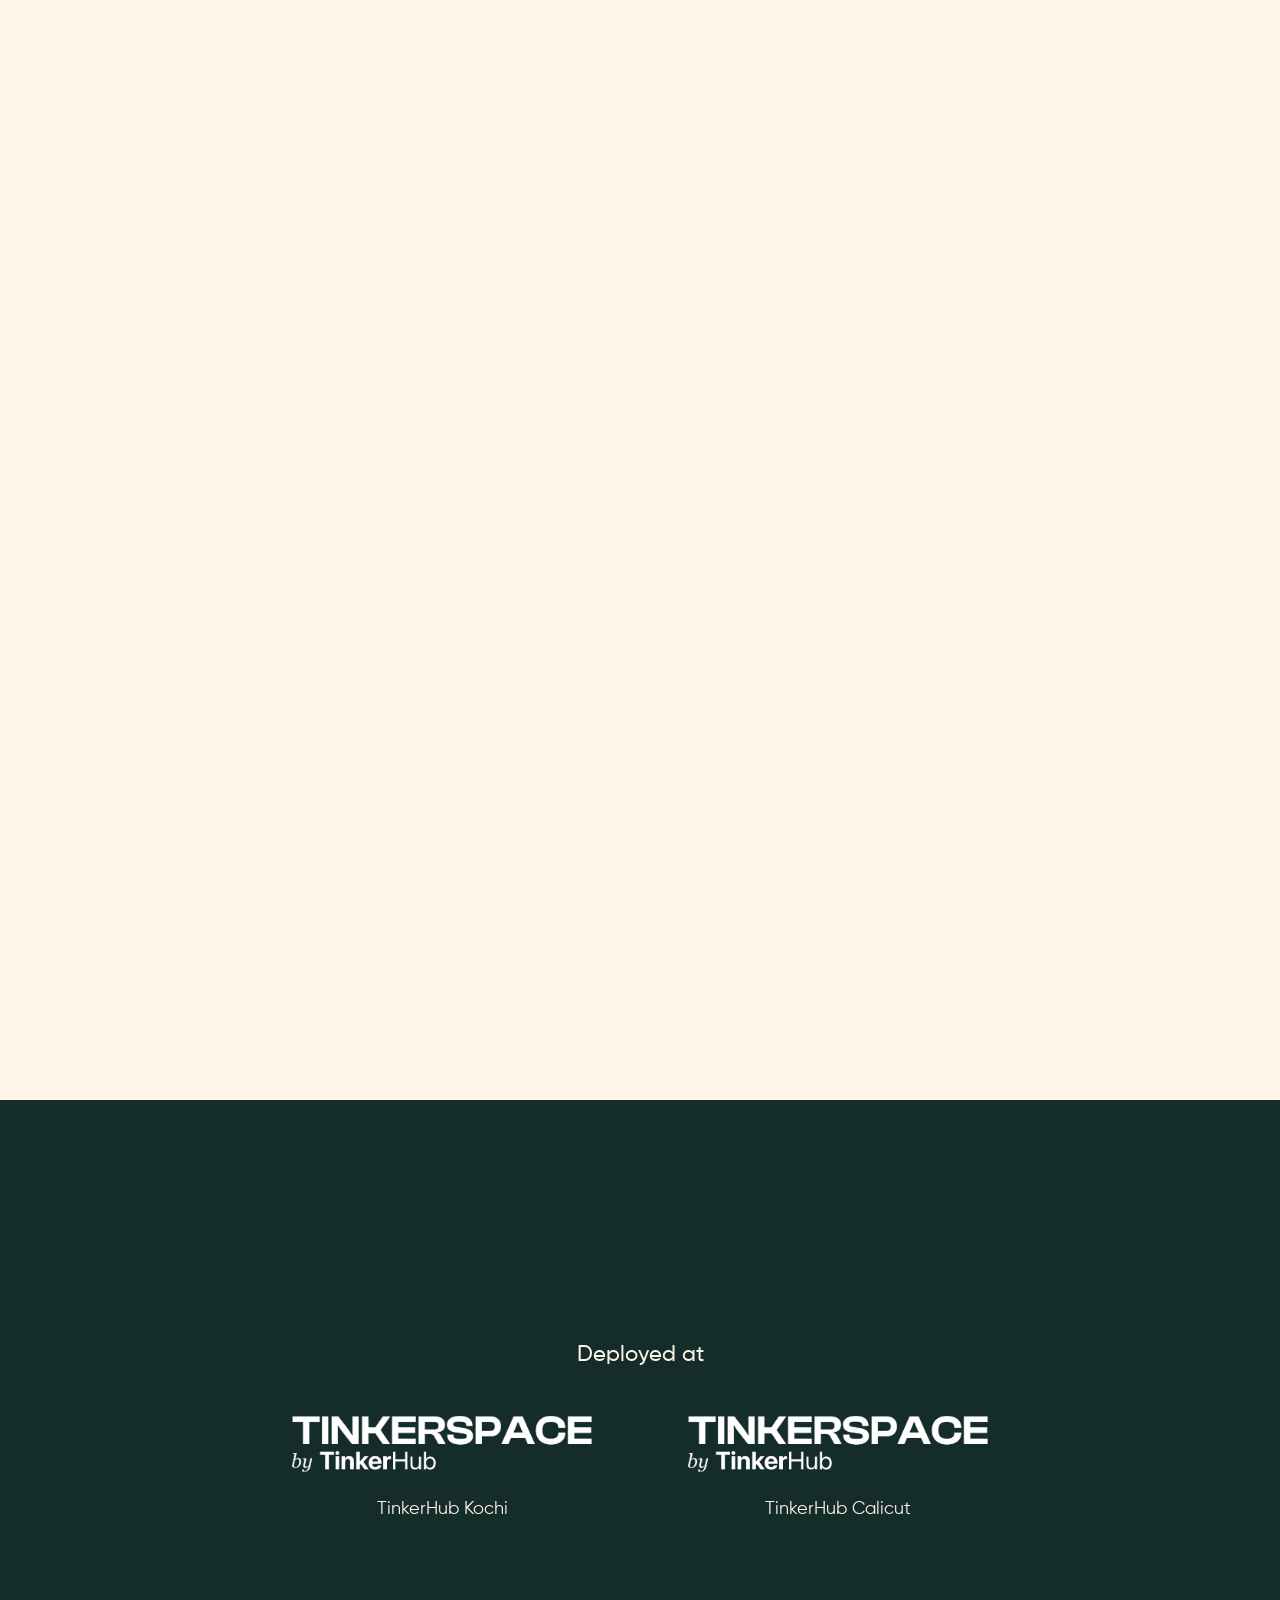
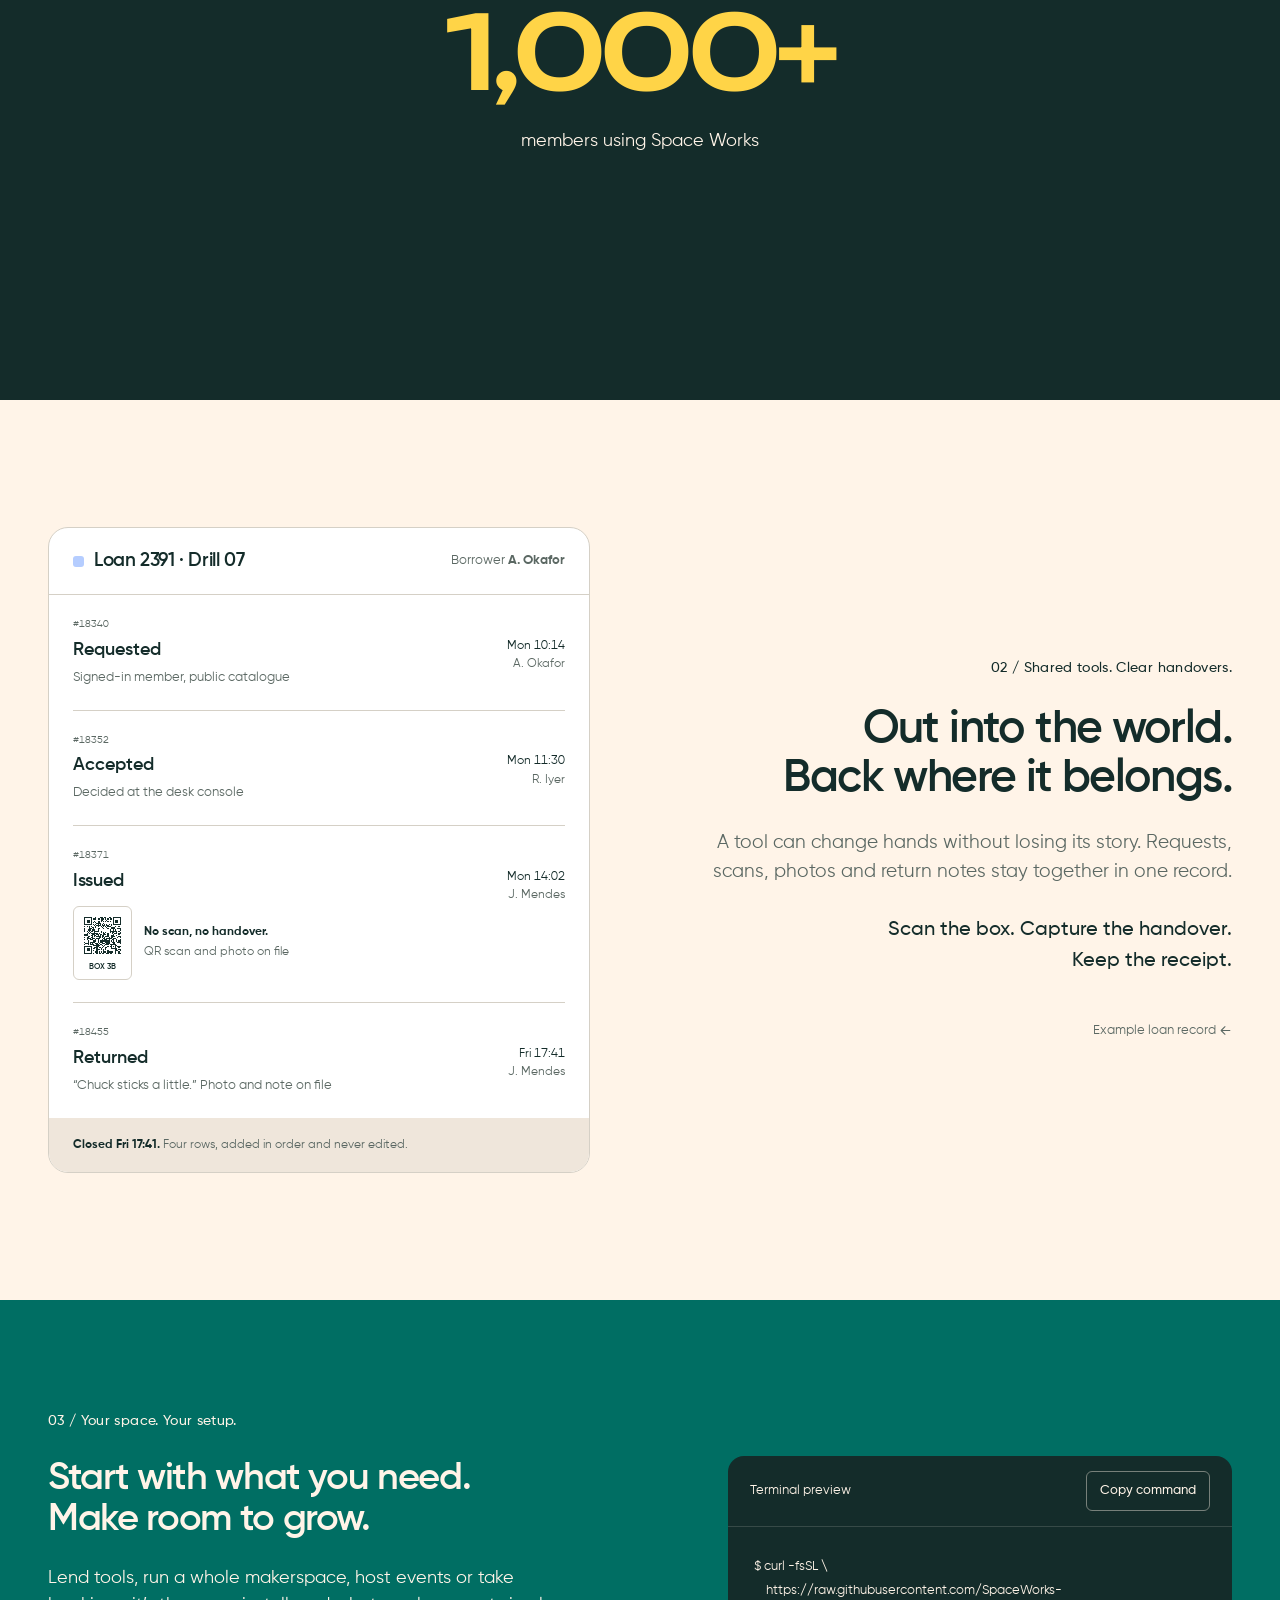
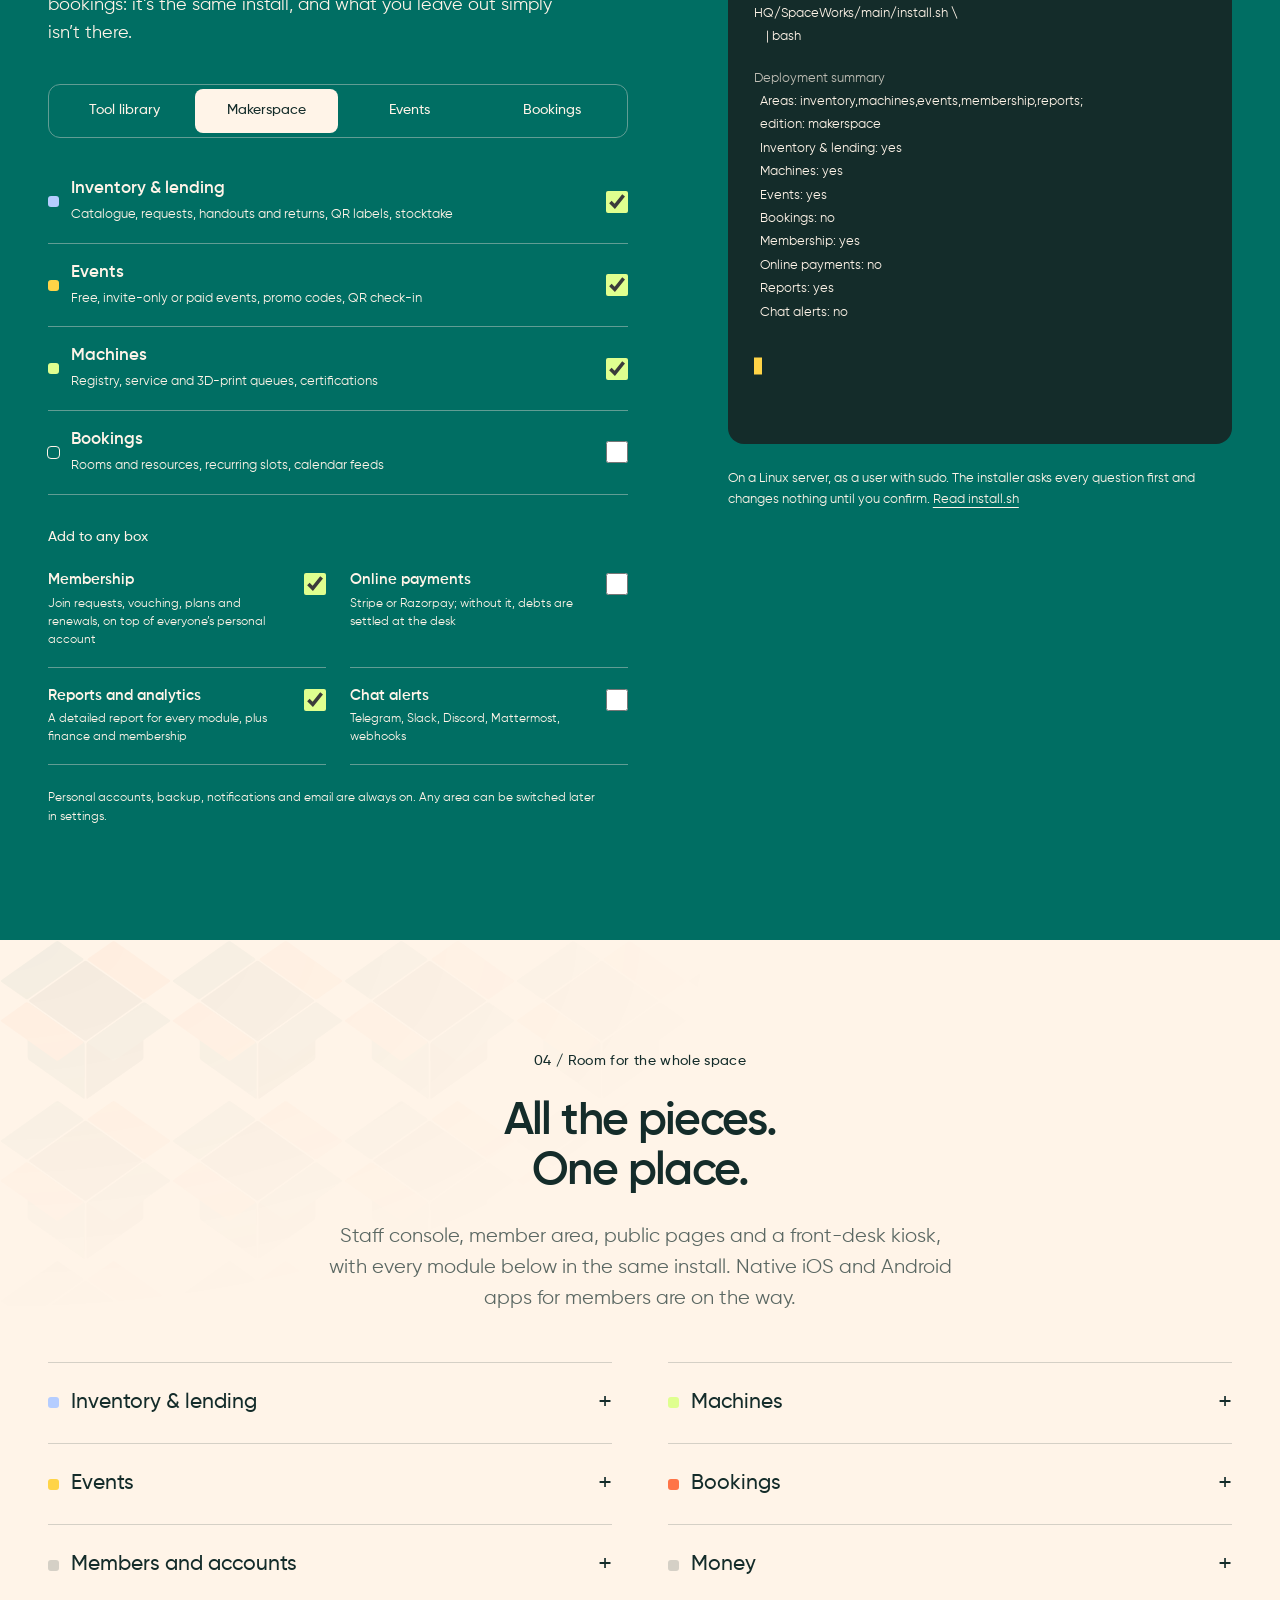
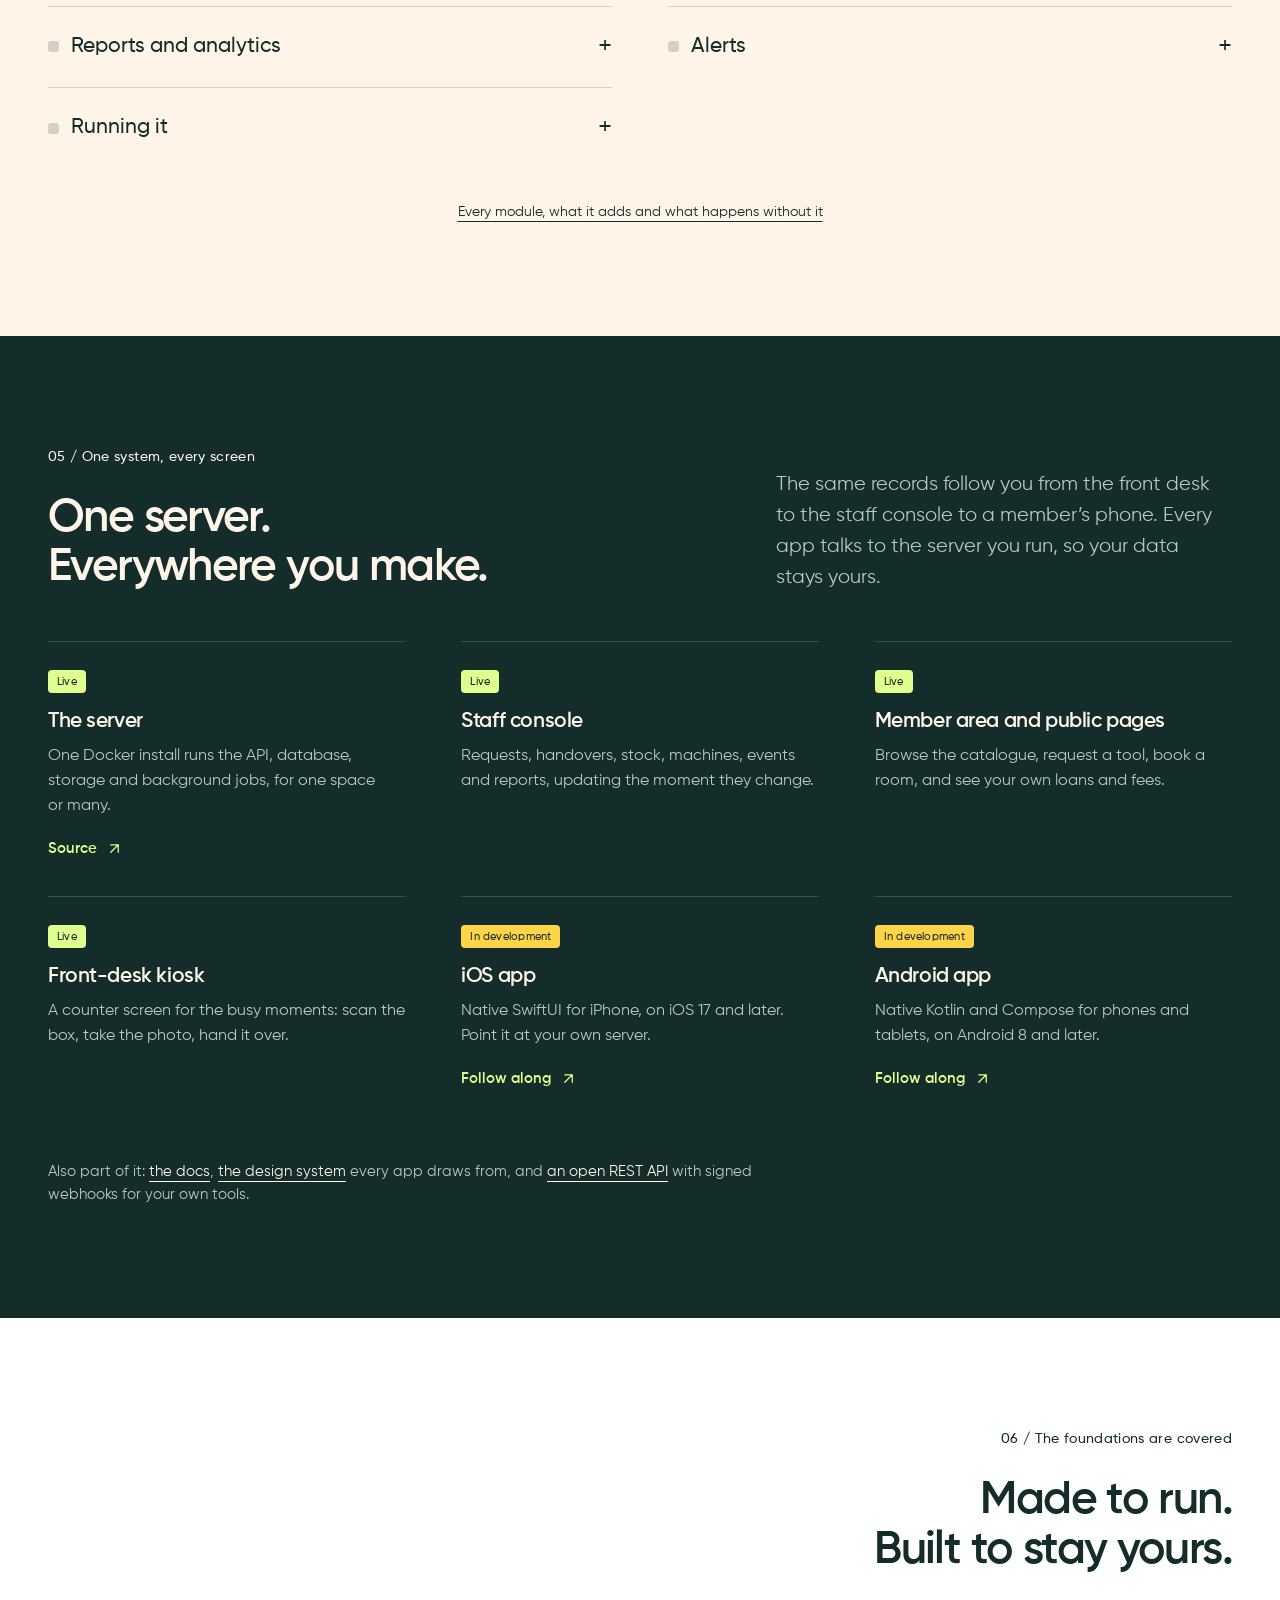
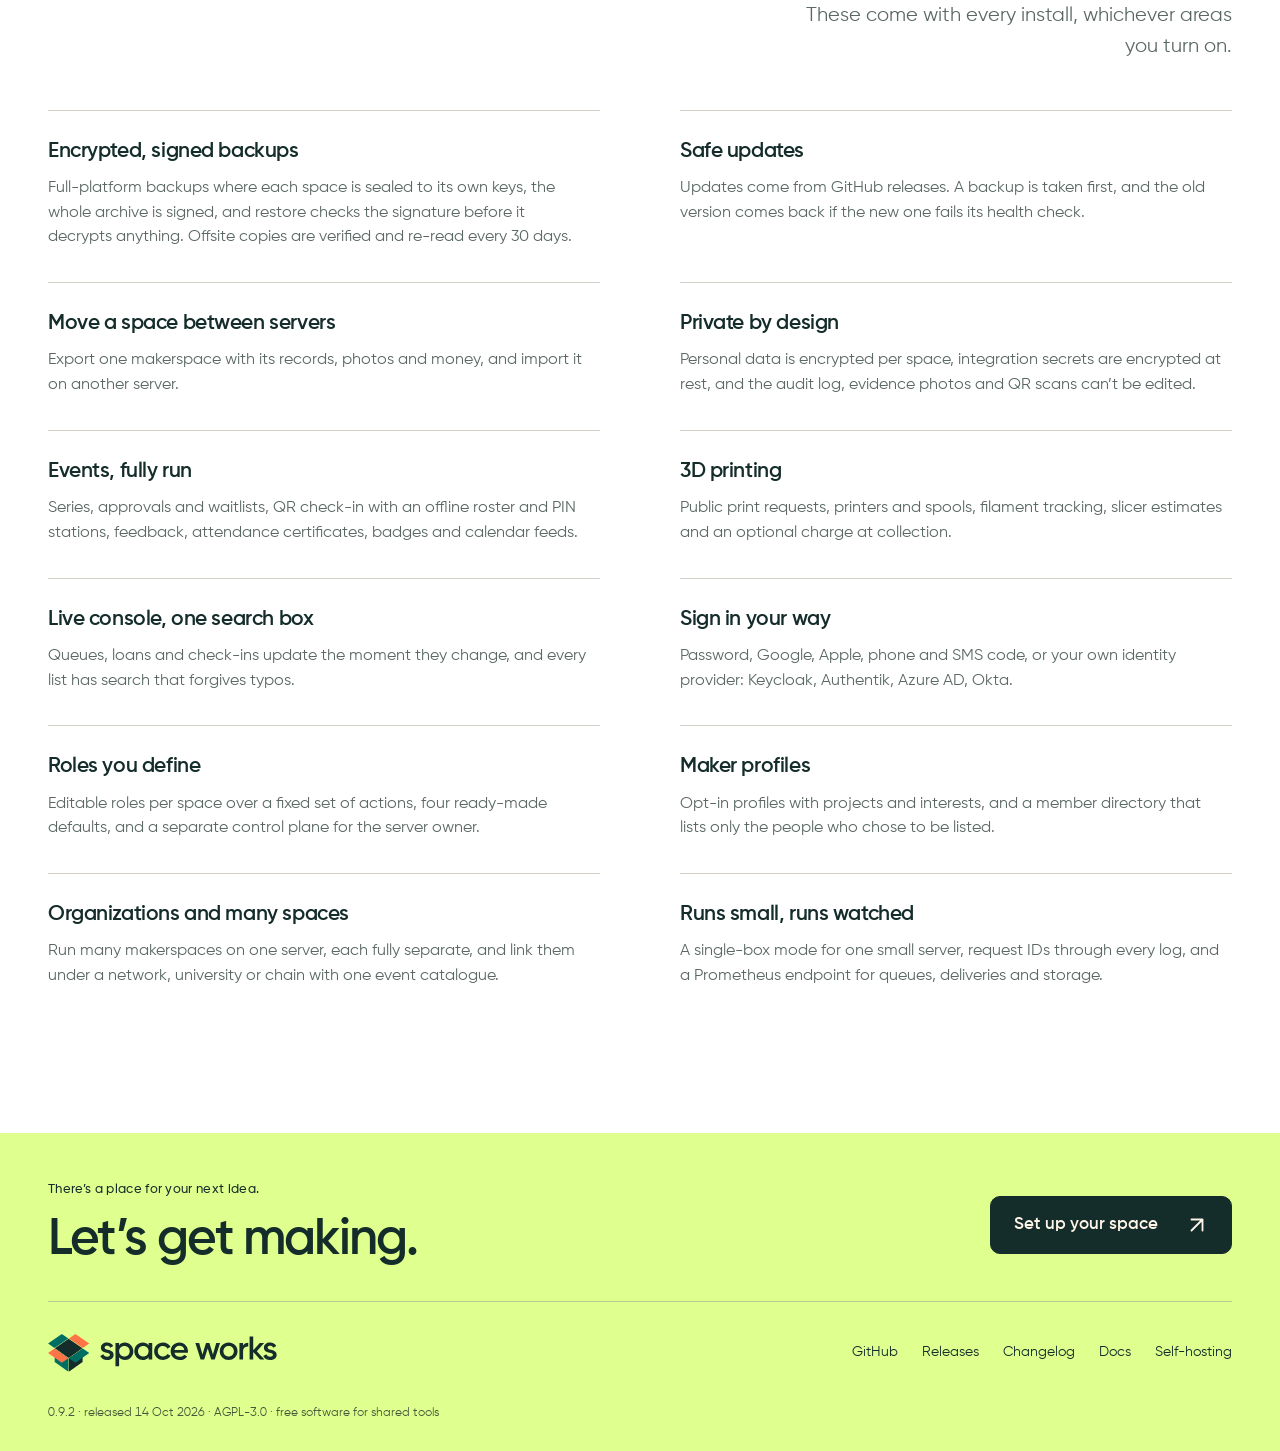
==== commit 76610172: "Add an ecosystem section: server, console, member area, kiosk, iOS and Android apps Co-Authored-By: " ====
--- a/index.html
+++ b/index.html
@@ -30,11 +30,12 @@
       <nav class="nav" aria-label="Main">
         <div class="nav-links">
           <a href="#workspace">Product</a>
+          <a href="#ecosystem">Ecosystem</a>
           <a href="https://spaceworks-hq.github.io/SpaceWorks-Docs/">Docs</a>
           <a href="https://github.com/SpaceWorks-HQ/SpaceWorks">GitHub</a>
           <a class="nav-start" href="#install">Get started <svg class="arrow" viewBox="0 0 24 24" width="24" height="24" fill="none" stroke="currentColor" stroke-width="2" stroke-linecap="round" stroke-linejoin="round" aria-hidden="true" focusable="false"><path d="M6 18 18 6M6 6h12v12"/></svg></a>
         </div>
-        <details class="mobile-menu"><summary>Menu</summary><nav aria-label="Mobile"><a href="#workspace">Product</a><a href="https://spaceworks-hq.github.io/SpaceWorks-Docs/">Docs</a><a href="https://github.com/SpaceWorks-HQ/SpaceWorks">GitHub</a><a href="#install">Get started</a></nav></details>
+        <details class="mobile-menu"><summary>Menu</summary><nav aria-label="Mobile"><a href="#workspace">Product</a><a href="#ecosystem">Ecosystem</a><a href="https://spaceworks-hq.github.io/SpaceWorks-Docs/">Docs</a><a href="https://github.com/SpaceWorks-HQ/SpaceWorks">GitHub</a><a href="#install">Get started</a></nav></details>
       </nav>
     </div>
   </header>
@@ -211,7 +212,7 @@
           <div><p class="eyebrow">04 / Room for the whole space</p><h2 id="modules-heading">All the pieces.<br>One place.</h2></div>
           <p class="para">
             Staff console, member area, public pages and a front-desk kiosk, with every module below in the same
-            install. Native mobile apps for members are coming soon.
+            install. Native iOS and Android apps for members are on the way.
           </p>
         </div>
         <div class="catalogue">
@@ -249,7 +250,7 @@
               <li><b>Personal accounts</b> one per person, always on: sign up with a password, Google, Apple or a phone number</li>
               <li><b>Member area</b> each person’s own loans, returns, fees and notices</li>
               <li><b>Membership</b> join requests, vouching, plans and renewals</li>
-              <li><b>Mobile apps</b> iOS and Android <span class="soon">Coming soon</span></li>
+              <li><b>Mobile apps</b> native iOS and Android <span class="soon">In development</span></li>
             </ul></details>
           <details class="module"><summary id="g-money"><span class="dot" aria-hidden="true"></span>Money<span class="expand" aria-hidden="true">+</span></summary><ul>
               <li><b>Charges and receipts</b> fees, deposits and late fees, always tracked</li>
@@ -277,10 +278,57 @@
         <p class="modules-foot"><a href="https://spaceworks-hq.github.io/SpaceWorks-Docs/guides/modules/">Every module, what it adds and what happens without it</a></p>
       </div>
     </section>
+    <section id="ecosystem" class="ecosystem-section section" aria-labelledby="ecosystem-heading">
+      <div class="wrap">
+        <div class="modules-head">
+          <div><p class="eyebrow">05 / One system, every screen</p><h2 id="ecosystem-heading">One server.<br>Everywhere you make.</h2></div>
+          <p class="para">
+            The same records follow you from the front desk to the staff console to a member’s phone. Every app talks to
+            the server you run, so your data stays yours.
+          </p>
+        </div>
+        <div class="surfaces">
+          <article class="surface">
+            <span class="surface-tag is-live">Live</span>
+            <h3>The server</h3>
+            <p>One Docker install runs the API, database, storage and background jobs, for one space or many.</p>
+            <a class="surface-link" href="https://github.com/SpaceWorks-HQ/SpaceWorks">Source <svg class="arrow" viewBox="0 0 24 24" width="24" height="24" fill="none" stroke="currentColor" stroke-width="2" stroke-linecap="round" stroke-linejoin="round" aria-hidden="true" focusable="false"><path d="M6 18 18 6M6 6h12v12"/></svg></a>
+          </article>
+          <article class="surface">
+            <span class="surface-tag is-live">Live</span>
+            <h3>Staff console</h3>
+            <p>Requests, handovers, stock, machines, events and reports, updating the moment they change.</p>
+          </article>
+          <article class="surface">
+            <span class="surface-tag is-live">Live</span>
+            <h3>Member area and public pages</h3>
+            <p>Browse the catalogue, request a tool, book a room, and see your own loans and fees.</p>
+          </article>
+          <article class="surface">
+            <span class="surface-tag is-live">Live</span>
+            <h3>Front-desk kiosk</h3>
+            <p>A counter screen for the busy moments: scan the box, take the photo, hand it over.</p>
+          </article>
+          <article class="surface">
+            <span class="surface-tag">In development</span>
+            <h3>iOS app</h3>
+            <p>Native SwiftUI for iPhone, on iOS 17 and later. Point it at your own server.</p>
+            <a class="surface-link" href="https://github.com/SpaceWorks-HQ/SpaceWorks-iOS">Follow along <svg class="arrow" viewBox="0 0 24 24" width="24" height="24" fill="none" stroke="currentColor" stroke-width="2" stroke-linecap="round" stroke-linejoin="round" aria-hidden="true" focusable="false"><path d="M6 18 18 6M6 6h12v12"/></svg></a>
+          </article>
+          <article class="surface">
+            <span class="surface-tag">In development</span>
+            <h3>Android app</h3>
+            <p>Native Kotlin and Compose for phones and tablets, on Android 8 and later.</p>
+            <a class="surface-link" href="https://github.com/SpaceWorks-HQ/SpaceWorks-Android">Follow along <svg class="arrow" viewBox="0 0 24 24" width="24" height="24" fill="none" stroke="currentColor" stroke-width="2" stroke-linecap="round" stroke-linejoin="round" aria-hidden="true" focusable="false"><path d="M6 18 18 6M6 6h12v12"/></svg></a>
+          </article>
+        </div>
+        <p class="surfaces-foot">Also part of it: <a href="https://spaceworks-hq.github.io/SpaceWorks-Docs/">the docs</a>, <a href="https://spaceworks-hq.github.io/SpaceWorks-Design/">the design system</a> every app draws from, and <a href="https://spaceworks-hq.github.io/SpaceWorks-Docs/api/overview/">an open REST API</a> with signed webhooks for your own tools.</p>
+      </div>
+    </section>
     <section id="features" class="features-section section" aria-labelledby="features-heading">
       <div class="wrap">
         <div class="modules-head">
-          <div><p class="eyebrow">05 / The foundations are covered</p><h2 id="features-heading">Made to run.<br>Built to stay yours.</h2></div>
+          <div><p class="eyebrow">06 / The foundations are covered</p><h2 id="features-heading">Made to run.<br>Built to stay yours.</h2></div>
           <p class="para">
             These come with every install, whichever areas you turn on.
           </p>
--- a/styles.css
+++ b/styles.css
@@ -246,6 +246,18 @@
 .feature { padding: 28px 0 32px; border-top: 1px solid var(--line); }
 .feature h3 { font-size: 21px; }
 .feature p { margin-top: 12px; font-size: 16px; color: var(--muted); max-width: 34rem; }
+/* Every surface of the ecosystem, on the one dark band of the page. */
+.ecosystem-section { background: var(--ink); color: var(--cream); --muted: #B9C7C2; --line: #36504C; --focus: var(--citron); }
+.surfaces { display: grid; grid-template-columns: repeat(3, 1fr); gap: 0 56px; }
+.surface { display: flex; flex-direction: column; align-items: flex-start; padding: 28px 0 36px; border-top: 1px solid var(--line); }
+.surface h3 { font-size: 21px; margin-top: 16px; }
+.surface p { margin-top: 10px; font-size: 16px; color: var(--muted); }
+.surface-tag { font-size: 11px; font-weight: 500; letter-spacing: .02em; color: var(--ink); background: var(--yellow); padding: 3px 9px; border-radius: 4px; }
+.surface-tag.is-live { background: var(--citron); }
+.surface-link { display: inline-flex; align-items: center; gap: 10px; margin-top: 18px; font-size: 15px; font-weight: 600; color: var(--citron); }
+.surface-link:hover { text-decoration: underline; text-underline-offset: 5px; }
+.surfaces-foot { margin-top: 34px; font-size: 15px; color: var(--muted); max-width: 46rem; }
+.surfaces-foot a { color: var(--cream); text-decoration: underline; text-underline-offset: 5px; }
 .closing-inner { display: grid; grid-template-columns: 1fr auto; align-items: center; gap: 44px; padding-bottom: 32px; margin-bottom: 20px; border-bottom: 1px solid var(--line); }
 .closing-inner .eyebrow { margin-bottom: 14px; font-size: 13px; }
 .closing-inner h2 { font-size: clamp(2.4rem, 4vw, 4rem); }
@@ -263,6 +275,7 @@
   .section-heading, .modules-head, .lending-grid { gap: 48px; }
   .box-section .grid { gap: 0 48px; }.inventory-sidebar { padding-inline: 18px; }.inventory-window { grid-template-columns: 200px 1fr; }
   .inventory-content { padding: 28px 24px; }.benefits { gap: 30px; }
+  .surfaces { grid-template-columns: 1fr 1fr; gap: 0 48px; }
 }
 @media (max-width: 800px) {
   :root { --header-height: 76px; }
@@ -291,7 +304,7 @@
   .deployment-locations { gap: 40px; }.deployment-metric { margin-top: 56px; }
   .lending-grid { grid-template-columns: 1fr; grid-template-areas: "copy" "record"; gap: 36px; }.lending-copy { text-align: left; }.lending-copy .para, .lending-copy .lending-detail { margin-left: 0; }.lending-copy .example-label { margin-top: 26px; }.lending-copy .example-label .arrow { transform: none; }
   .box-section .grid { grid-template-columns: 1fr; }.stage { grid-column: 1; grid-row: auto; position: static; padding-top: 40px; order: 4; }.addons { grid-row: 2; }.always { grid-row: 3; }
-  .catalogue, .features { grid-template-columns: 1fr; }.module summary { min-height: 70px; font-size: 20px; }.feature p { max-width: 100%; }
+  .catalogue, .features, .surfaces { grid-template-columns: 1fr; }.module summary { min-height: 70px; font-size: 20px; }.feature p { max-width: 100%; }
   .closing-inner { grid-template-columns: 1fr; justify-items: center; gap: 20px; text-align: center; }.closing-inner .btn { justify-self: center; }
   .colophon-row { gap: 24px; }.colophon-row .brand img { width: 230px; }.colophon-row nav { width: 100%; margin: 0; gap: 20px; }
 }
